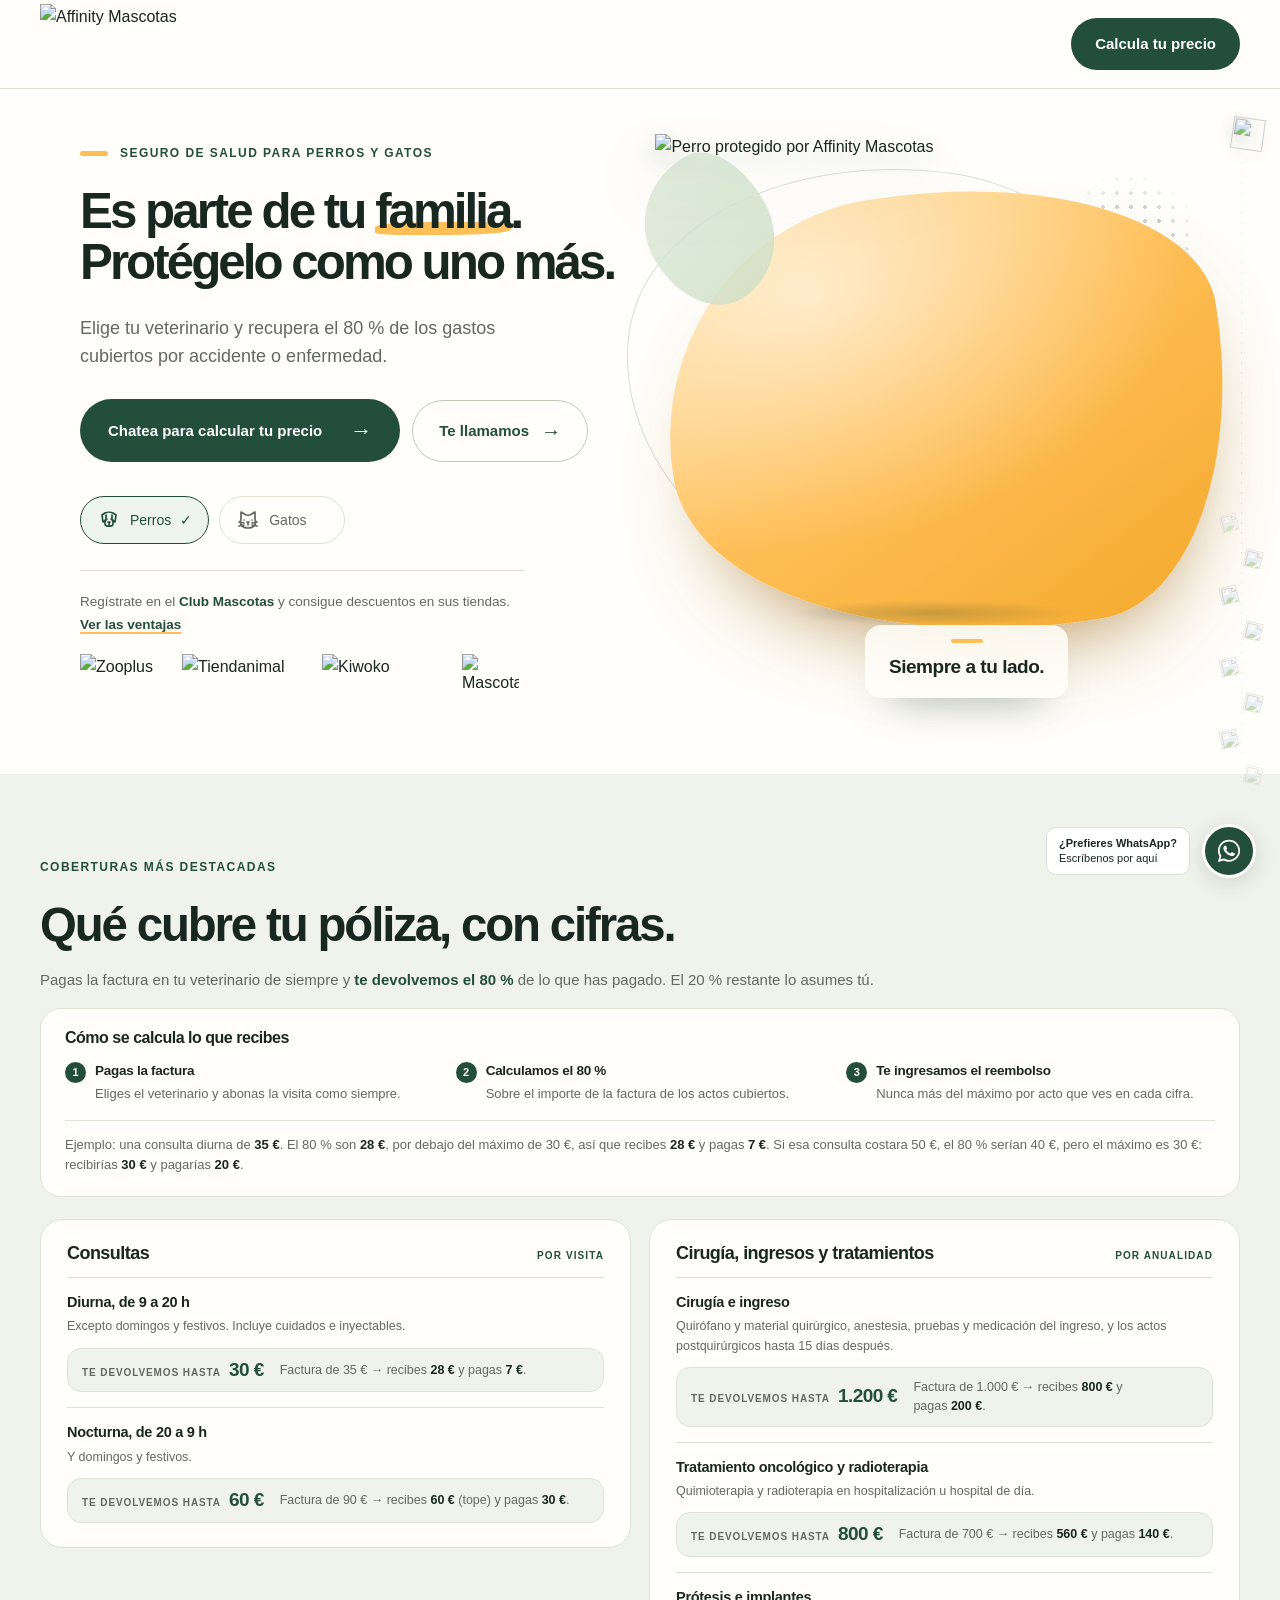
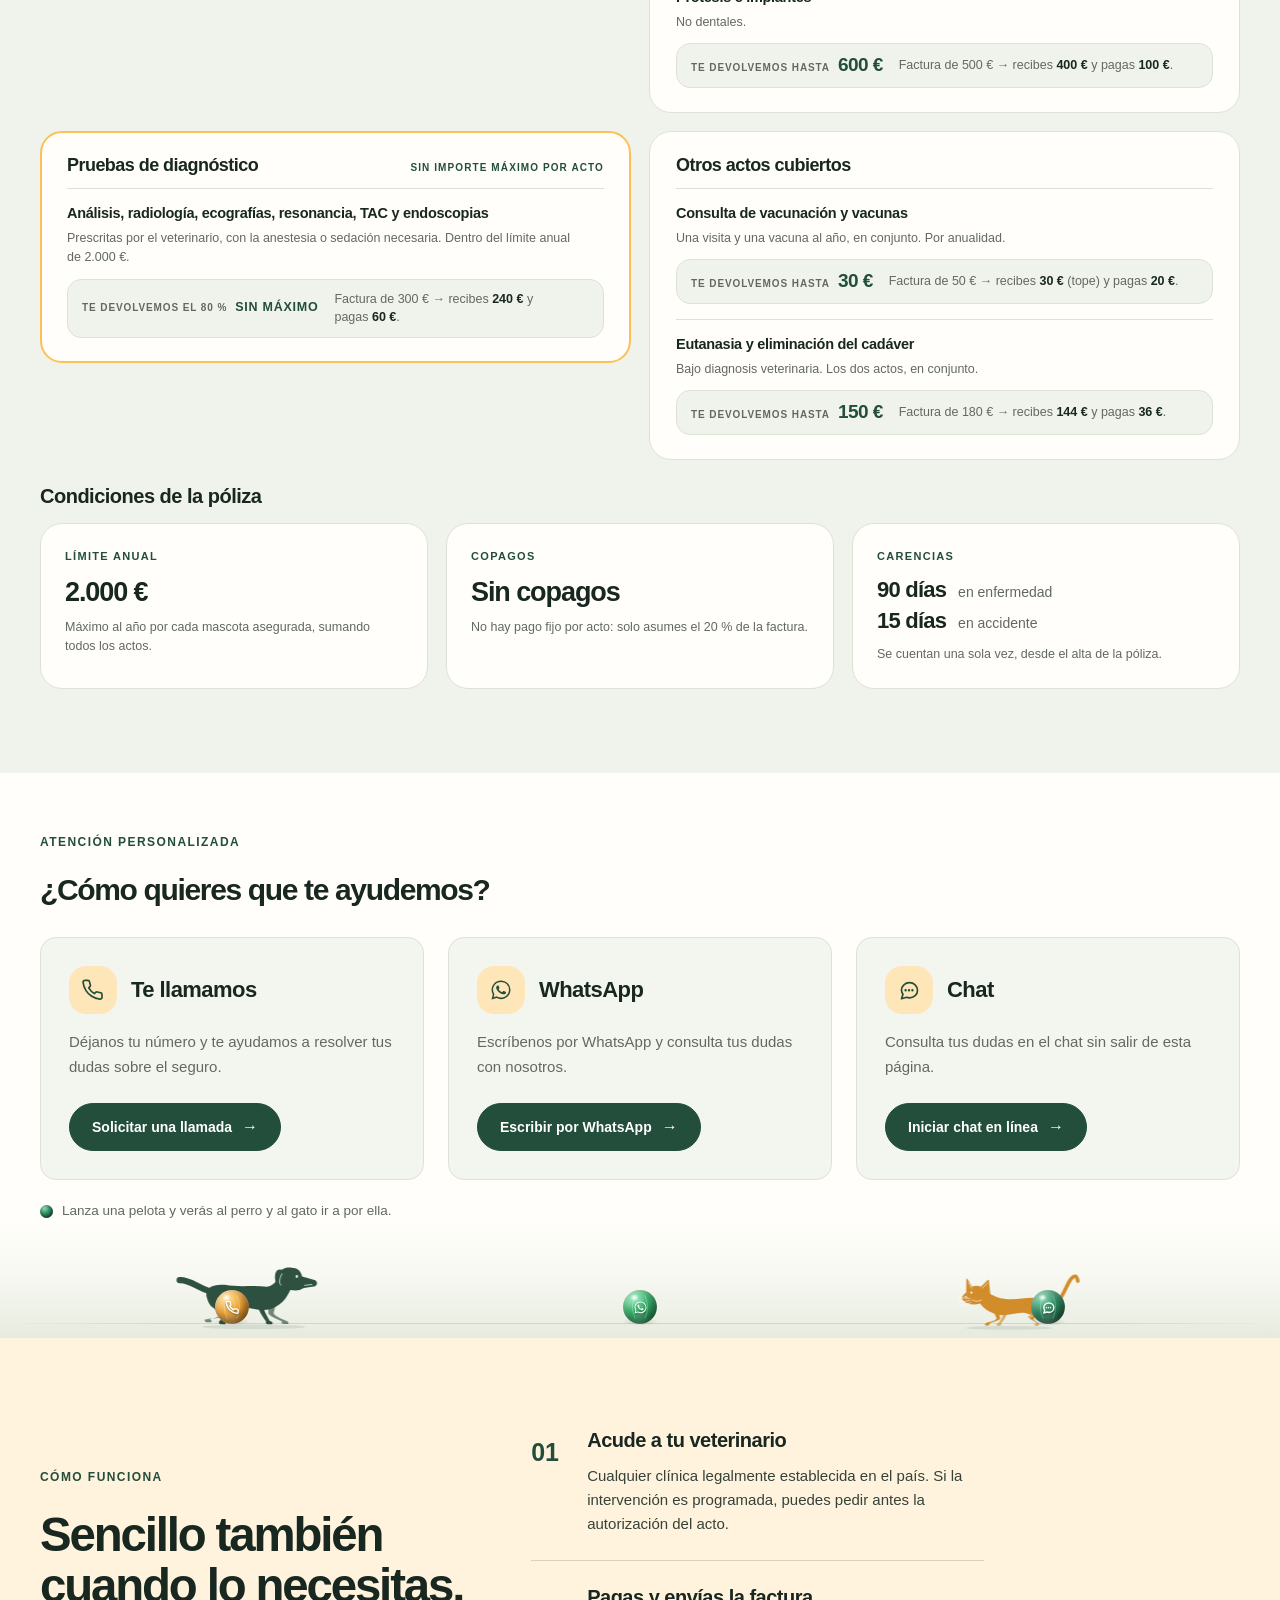
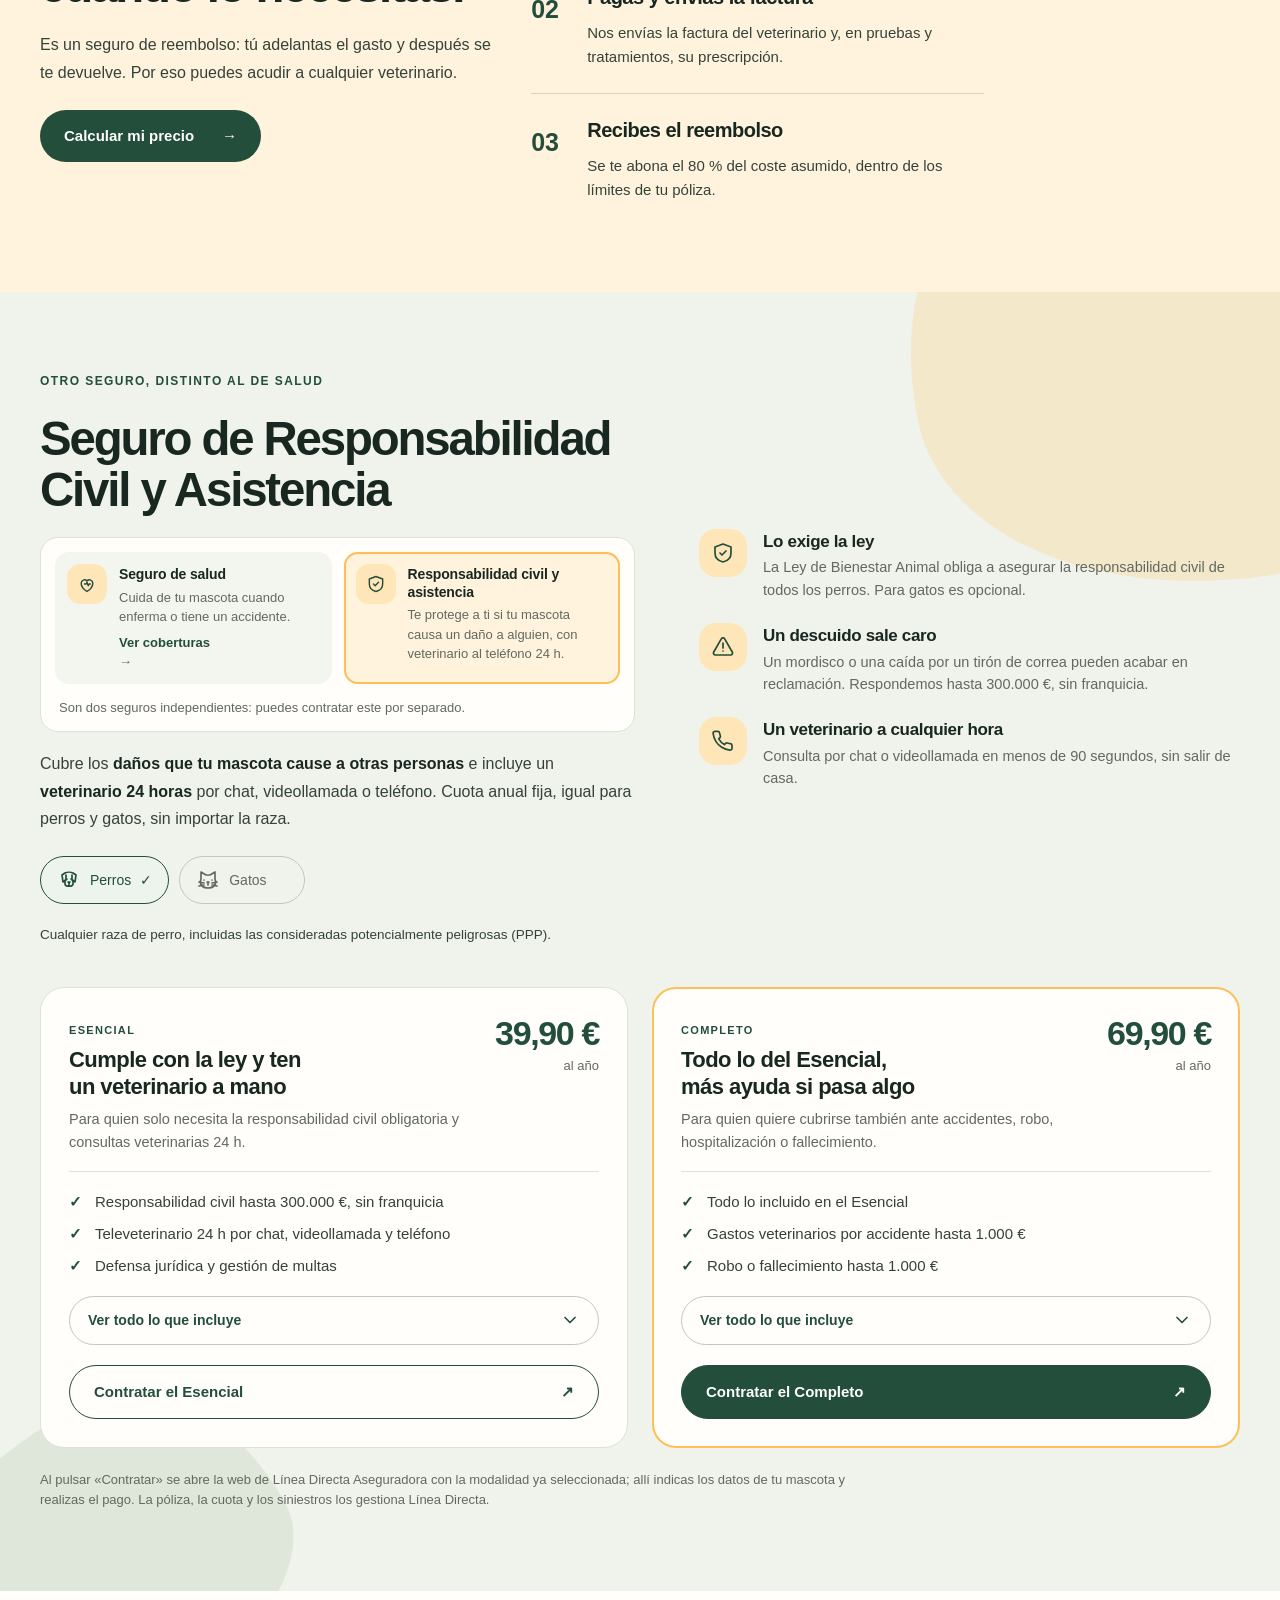
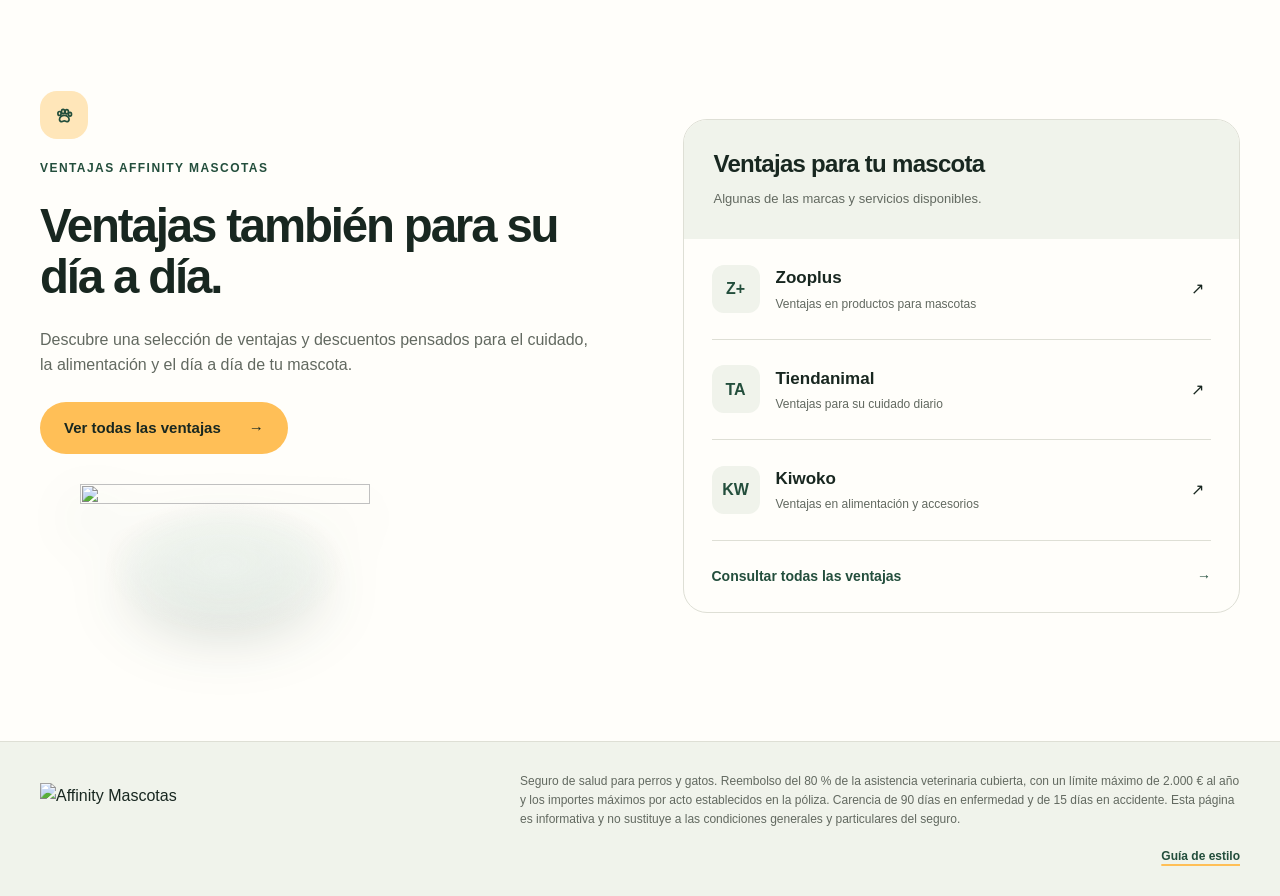
==== index.html @ 31729f50 "Add the liability and assistance insurance section Adds a "Precios" section below "Cómo funciona" pr" ====
<!doctype html>
<html lang="es">
<head>
<meta charset="utf-8">
<meta name="viewport" content="width=device-width,initial-scale=1">
<meta name="description" content="Seguro de salud para perros y gatos: 80 % de reembolso de la asistencia veterinaria, hasta 2.000 € al año, sin copagos y con libertad para elegir veterinario.">
<meta name="robots" content="index,follow,max-image-preview:large">
<title>Affinity Mascotas | Seguro para perros y gatos</title>
<link rel="icon" type="image/png" sizes="256x256" href="https://www.affinitysoluciones.com/wp-content/uploads/2026/09/A-Mascotas_256_256_fa_si.png">
<link rel="apple-touch-icon" sizes="256x256" href="https://www.affinitysoluciones.com/wp-content/uploads/2026/09/A-Mascotas_256_256_fa_si.png">
<meta name="theme-color" content="#234e3c">
<meta property="og:type" content="website">
<meta property="og:locale" content="es_ES">
<meta property="og:site_name" content="Affinity Mascotas">
<meta property="og:title" content="Affinity Mascotas | Seguro para perros y gatos">
<meta property="og:description" content="Seguro de salud para perros y gatos: 80 % de reembolso de la asistencia veterinaria, hasta 2.000 € al año, sin copagos y con libertad para elegir veterinario.">
<meta property="og:image" content="https://raw.githubusercontent.com/Oriol-1/mascotas/main/assets/social-preview.jpg">
<meta property="og:image:secure_url" content="https://raw.githubusercontent.com/Oriol-1/mascotas/main/assets/social-preview.jpg">
<meta property="og:image:type" content="image/jpeg">
<meta property="og:image:width" content="1200">
<meta property="og:image:height" content="630">
<meta property="og:image:alt" content="Portada de la web del seguro Affinity Mascotas para perros y gatos">
<meta name="twitter:card" content="summary_large_image">
<meta name="twitter:title" content="Affinity Mascotas | Seguro para perros y gatos">
<meta name="twitter:description" content="Consulta coberturas veterinarias, elige libremente tu veterinario y descubre ventajas para cuidar a tu mascota.">
<meta name="twitter:image" content="https://raw.githubusercontent.com/Oriol-1/mascotas/main/assets/social-preview.jpg">
<meta name="twitter:image:alt" content="Portada de la web del seguro Affinity Mascotas para perros y gatos">










<link rel="preconnect" href="https://www.affinitysoluciones.com" crossorigin>
<link rel="preload" as="image" fetchpriority="high" href="https://www.affinitysoluciones.com/wp-content/uploads/2026/09/perro-patita.png">







<!-- Estilos de widgets externos: añadir aquí sus <link>. Consultar widgets/*/README.md. -->
<link rel="stylesheet" href="assets/css/site.css">
</head>
<body>

<!-- Indicador decorativo de progreso; usa el mismo recurso que el favicon. -->
<div class="scroll-paw-indicator" aria-hidden="true">
  <span class="scroll-paw-trail"></span>
  <img class="scroll-paw-lead" src="https://www.affinitysoluciones.com/wp-content/uploads/2026/09/A-Mascotas_256_256_fa_si.png" alt="" width="32" height="32" decoding="async">
</div>

<header class="header">
  <div class="container header-inner">
    <a class="brand" href="#inicio" aria-label="Affinity Mascotas">
      <span class="brand-lockup">
        <img
          class="brand-logo"
          src="https://www.affinitysoluciones.com/wp-content/uploads/2026/09/logo_mascota.png"
          alt="Affinity Mascotas"
          width="700" height="300"
          loading="eager" decoding="async"
        >
      </span>
    </a>
    <nav class="nav" id="primary-navigation" aria-label="Navegación">
      <a class="cta" href="#ayuda">Calcula tu precio</a>
    </nav>
  </div>
</header>

<main>
<section class="hero" id="inicio">
  <div class="hero-grid" role="region" aria-roledescription="carrusel" aria-label="Seguro para perros y gatos" tabindex="0">
    <div class="hero-visual" aria-hidden="true"><span class="hero-stage" aria-hidden="true"></span><figure class="hero-slide dog is-active" id="hero-slide-dog" data-slide="0" data-title="Siempre a tu lado." aria-hidden="false">
        <img src="https://www.affinitysoluciones.com/wp-content/uploads/2026/09/perro-patita.png" alt="Perro protegido por Affinity Mascotas" loading="eager" fetchpriority="high" decoding="async" referrerpolicy="no-referrer">
      </figure>
<figure class="hero-slide cat" id="hero-slide-cat" data-slide="1" data-title="Cuidado para sus siete vidas." aria-hidden="true">
        <img src="https://www.affinitysoluciones.com/wp-content/uploads/2026/09/gatito-1.png" alt="Gato protegido por Affinity Mascotas" loading="lazy" decoding="async" referrerpolicy="no-referrer">
      </figure>
      <div class="hero-photo-label"><strong id="hero-photo-title">Siempre a tu lado.</strong></div>
    </div>
    <div class="hero-content-shell"><div class="hero-copy">
      <p class="hero-eyebrow">Seguro de salud para perros y gatos</p>
      <h1>Es parte de tu <em>familia</em>.<br>Protégelo como uno más.</h1>
      <p class="hero-lead">Elige tu veterinario y recupera el 80 % de los gastos<br class="desktop-break"> cubiertos por accidente o enfermedad.</p>
      <!-- Activadores de widgets: data-contact-dialog mantiene los diálogos provisionales. -->
      <div class="hero-actions">
        <button type="button" class="hero-link" data-widget-trigger="chat" data-contact-dialog="chat-help-dialog" aria-haspopup="dialog">Chatea para calcular tu precio</button>
        <button type="button" class="hero-link-soft" data-widget-trigger="call" data-contact-dialog="call-dialog" aria-haspopup="dialog">Te llamamos</button>
      </div>

      <!-- SVG propios, coherentes con la iconografía de la web; no proceden del catálogo Canva. -->
      <fieldset class="hero-pet-picker">
        <legend>Elige qué mascota quieres ver</legend>
        <div class="hero-pet-options">
          <button type="button" class="hero-pet-option" data-pet-slide="0" aria-pressed="true" aria-controls="hero-slide-dog"><svg class="slider-pet-icon" viewBox="0 0 24 24" aria-hidden="true" focusable="false"><path d="M8 5c2-1 6-1 8 0l3 2-1 7-3-2V7M8 5 5 7l1 7 3-2V7"/><path d="M8 12v4c0 3 8 3 8 0v-4M10 11h.01M14 11h.01M11 14h2l-1 1-1-1Zm1 1v2"/></svg><span>Perros</span><span class="selection-mark" aria-hidden="true">✓</span></button>
          <button type="button" class="hero-pet-option" data-pet-slide="1" aria-pressed="false" aria-controls="hero-slide-cat"><svg class="slider-pet-icon" viewBox="0 0 24 24" aria-hidden="true" focusable="false"><path d="M5 11V4l5 3h4l5-3v7c2 5-1 9-7 9s-9-4-7-9Z"/><path d="M8 12h.01M16 12h.01M11 14h2l-1 1-1-1Zm1 1v2M3 14l5 1M3 18l5-1M21 14l-5 1M21 18l-5-1"/></svg><span>Gatos</span><span class="selection-mark" aria-hidden="true">✓</span></button>
        </div>
      </fieldset>

      <div class="hero-club">
        <p class="hero-club-copy">Regístrate en el <strong>Club Mascotas</strong> y consigue descuentos en sus tiendas. <a href="#descuentos">Ver las ventajas</a></p>
        <ul class="hero-club-brands">
          <li><a href="#descuentos" aria-label="Zooplus: ver las ventajas"><img src="https://www.affinitysoluciones.com/wp-content/uploads/2026/09/Zooplus-1.png" alt="Zooplus" width="1774" height="887" loading="lazy" decoding="async" referrerpolicy="no-referrer"></a></li>
          <li><a href="#descuentos" aria-label="Tiendanimal: ver las ventajas"><img src="https://www.affinitysoluciones.com/wp-content/uploads/2026/09/Tiendanimal-1.png" alt="Tiendanimal" width="2172" height="724" loading="lazy" decoding="async" referrerpolicy="no-referrer"></a></li>
          <li><a href="#descuentos" aria-label="Kiwoko: ver las ventajas"><img src="https://www.affinitysoluciones.com/wp-content/uploads/2026/09/Kiwoko-1.png" alt="Kiwoko" width="2172" height="724" loading="lazy" decoding="async" referrerpolicy="no-referrer"></a></li>
          <li><a href="#descuentos" aria-label="Mascotas: ver las ventajas"><img src="https://www.affinitysoluciones.com/wp-content/uploads/2026/09/Mascotas-1000-1.png" alt="Mascotas" width="1536" height="1024" loading="lazy" decoding="async" referrerpolicy="no-referrer"></a></li>
        </ul>
      </div>
    </div></div>
    <div class="hero-photo-navigation"><span class="hero-photo-count" aria-hidden="true">01 / 02</span>
    <button class="hero-slider-arrow" type="button" data-direction="prev" aria-label="Ver imagen anterior"><svg class="ui-icon" viewBox="0 0 24 24" aria-hidden="true" focusable="false"><path d="m14.2 5.6-6.4 6.4 6.4 6.4"/></svg></button>
    <button class="hero-slider-arrow" type="button" data-direction="next" aria-label="Ver imagen siguiente"><svg class="ui-icon" viewBox="0 0 24 24" aria-hidden="true" focusable="false"><path d="m9.8 5.6 6.4 6.4-6.4 6.4"/></svg></button>
    </div>
    <span class="sr-only" id="hero-image-status" aria-live="polite" aria-atomic="true">Imagen 1 de 2: perro.</span>
  </div>
</section>

<section class="coverage" id="coberturas">
  <div class="container">
    <div class="coverage-head">
      <div class="kicker">Coberturas más destacadas</div>
      <h2>Qué cubre tu póliza, con cifras.</h2>
    </div>

    <p class="limits-intro">Pagas la factura en tu veterinario de siempre y <strong>te devolvemos el 80 %</strong> de lo que has pagado. El 20 % restante lo asumes tú.</p>

    <div class="reimbursement">
      <h3>Cómo se calcula lo que recibes</h3>
      <ol class="reimbursement-steps">
        <li><strong>Pagas la factura</strong>Eliges el veterinario y abonas la visita como siempre.</li>
        <li><strong>Calculamos el 80 %</strong>Sobre el importe de la factura de los actos cubiertos.</li>
        <li><strong>Te ingresamos el reembolso</strong>Nunca más del máximo por acto que ves en cada cifra.</li>
      </ol>
      <p class="reimbursement-example">Ejemplo: una consulta diurna de <strong>35 €</strong>. El 80 % son <strong>28 €</strong>, por debajo del máximo de 30 €, así que recibes <strong>28 €</strong> y pagas <strong>7 €</strong>. Si esa consulta costara 50 €, el 80 % serían 40 €, pero el máximo es 30 €: recibirías <strong>30 €</strong> y pagarías <strong>20 €</strong>.</p>
    </div>

    <div class="coverage-groups">
      <section class="coverage-group">
        <h3>Consultas<span>Por visita</span></h3>
        <dl class="limit-list">
          <div class="limit">
            <dt>Diurna, de 9 a 20 h<span>Excepto domingos y festivos. Incluye cuidados e inyectables.</span></dt>
            <dd><span class="limit-pay"><span class="limit-cap">Te devolvemos hasta</span><span class="limit-amount">30 €</span></span><span class="limit-hint">Factura de 35 € → recibes <b>28 €</b> y pagas <b>7 €</b>.</span></dd>
          </div>
          <div class="limit">
            <dt>Nocturna, de 20 a 9 h<span>Y domingos y festivos.</span></dt>
            <dd><span class="limit-pay"><span class="limit-cap">Te devolvemos hasta</span><span class="limit-amount">60 €</span></span><span class="limit-hint">Factura de 90 € → recibes <b>60 €</b> (tope) y pagas <b>30 €</b>.</span></dd>
          </div>
        </dl>
      </section>

      <section class="coverage-group">
        <h3>Cirugía, ingresos y tratamientos<span>Por anualidad</span></h3>
        <dl class="limit-list">
          <div class="limit">
            <dt>Cirugía e ingreso<span>Quirófano y material quirúrgico, anestesia, pruebas y medicación del ingreso, y los actos postquirúrgicos hasta 15 días después.</span></dt>
            <dd><span class="limit-pay"><span class="limit-cap">Te devolvemos hasta</span><span class="limit-amount">1.200 €</span></span><span class="limit-hint">Factura de 1.000 € → recibes <b>800 €</b> y pagas <b>200 €</b>.</span></dd>
          </div>
          <div class="limit">
            <dt>Tratamiento oncológico y radioterapia<span>Quimioterapia y radioterapia en hospitalización u hospital de día.</span></dt>
            <dd><span class="limit-pay"><span class="limit-cap">Te devolvemos hasta</span><span class="limit-amount">800 €</span></span><span class="limit-hint">Factura de 700 € → recibes <b>560 €</b> y pagas <b>140 €</b>.</span></dd>
          </div>
          <div class="limit">
            <dt>Prótesis e implantes<span>No dentales.</span></dt>
            <dd><span class="limit-pay"><span class="limit-cap">Te devolvemos hasta</span><span class="limit-amount">600 €</span></span><span class="limit-hint">Factura de 500 € → recibes <b>400 €</b> y pagas <b>100 €</b>.</span></dd>
          </div>
        </dl>
      </section>

      <section class="coverage-group is-highlight">
        <h3>Pruebas de diagnóstico<span>Sin importe máximo por acto</span></h3>
        <dl class="limit-list">
          <div class="limit">
            <dt>Análisis, radiología, ecografías, resonancia, TAC y endoscopias<span>Prescritas por el veterinario, con la anestesia o sedación necesaria. Dentro del límite anual de 2.000 €.</span></dt>
            <dd class="is-text"><span class="limit-pay"><span class="limit-cap">Te devolvemos el 80 %</span><span class="limit-amount">Sin máximo</span></span><span class="limit-hint">Factura de 300 € → recibes <b>240 €</b> y pagas <b>60 €</b>.</span></dd>
          </div>
        </dl>
      </section>

      <section class="coverage-group">
        <h3>Otros actos cubiertos</h3>
        <dl class="limit-list">
          <div class="limit">
            <dt>Consulta de vacunación y vacunas<span>Una visita y una vacuna al año, en conjunto. Por anualidad.</span></dt>
            <dd><span class="limit-pay"><span class="limit-cap">Te devolvemos hasta</span><span class="limit-amount">30 €</span></span><span class="limit-hint">Factura de 50 € → recibes <b>30 €</b> (tope) y pagas <b>20 €</b>.</span></dd>
          </div>
          <div class="limit">
            <dt>Eutanasia y eliminación del cadáver<span>Bajo diagnosis veterinaria. Los dos actos, en conjunto.</span></dt>
            <dd><span class="limit-pay"><span class="limit-cap">Te devolvemos hasta</span><span class="limit-amount">150 €</span></span><span class="limit-hint">Factura de 180 € → recibes <b>144 €</b> y pagas <b>36 €</b>.</span></dd>
          </div>
        </dl>
      </section>
    </div>

    <div class="coverage-conditions">
      <h3 class="conditions-title">Condiciones de la póliza</h3>
      <dl class="conditions-grid">
        <div class="condition">
          <dt>Límite anual</dt>
          <dd><strong>2.000 €</strong><span>Máximo al año por cada mascota asegurada, sumando todos los actos.</span></dd>
        </div>
        <div class="condition">
          <dt>Copagos</dt>
          <dd><strong>Sin copagos</strong><span>No hay pago fijo por acto: solo asumes el 20 % de la factura.</span></dd>
        </div>
        <div class="condition">
          <dt>Carencias</dt>
          <dd>
            <ul class="condition-values">
              <li><strong>90 días</strong> en enfermedad</li>
              <li><strong>15 días</strong> en accidente</li>
            </ul>
            <span>Se cuentan una sola vez, desde el alta de la póliza.</span>
          </dd>
        </div>
      </dl>
    </div>
  </div>
</section>

<section class="help-section" id="ayuda" aria-labelledby="contact-heading"><div class="container"><div class="contact-heading"><h2 id="contact-heading">¿Cómo quieres que te ayudemos?</h2></div><div class="contact-grid"><article class="contact-card"><div class="contact-card-top"><span class="contact-icon"><svg class="ui-icon" viewBox="0 0 24 24" aria-hidden="true" focusable="false"><path d="M21 16.6v2.7a1.9 1.9 0 0 1-2.1 1.9 18.7 18.7 0 0 1-8.2-2.9 18.4 18.4 0 0 1-5.7-5.7A18.7 18.7 0 0 1 2.1 4.4 1.9 1.9 0 0 1 4 2.3h2.7a1.9 1.9 0 0 1 1.9 1.7c.1 .9.3 1.8.7 2.7a1.9 1.9 0 0 1-.4 2L7.7 9.9a15.2 15.2 0 0 0 5.7 5.7l1.2-1.2a1.9 1.9 0 0 1 2-.4c.9.3 1.8.6 2.7.7A1.9 1.9 0 0 1 21 16.6Z"/></svg></span><h3>Te llamamos</h3></div><p>Déjanos tu número y te ayudamos a resolver tus dudas sobre el seguro.</p><button type="button" class="contact-action" data-widget-trigger="call" data-contact-dialog="call-dialog" aria-haspopup="dialog">Solicitar una llamada</button></article>
<article class="contact-card"><div class="contact-card-top"><span class="contact-icon"><svg class="ui-icon is-solid" viewBox="0 0 32 32" aria-hidden="true" focusable="false"><path d="M16.04 3.2c-6.96 0-12.62 5.6-12.62 12.5 0 2.2.58 4.35 1.69 6.24L3.3 28.55l6.82-1.78a12.7 12.7 0 0 0 5.91 1.49h.01c6.95 0 12.61-5.6 12.61-12.51A12.55 12.55 0 0 0 16.04 3.2Zm0 22.95h-.01a10.6 10.6 0 0 1-5.4-1.47l-.39-.23-4.05 1.06 1.08-3.93-.25-.4a10.36 10.36 0 0 1-1.63-5.48c0-5.76 4.78-10.45 10.66-10.45 2.85 0 5.53 1.1 7.54 3.08a10.3 10.3 0 0 1 3.12 7.4c0 5.75-4.79 10.42-10.67 10.42Zm5.85-7.81c-.32-.16-1.9-.92-2.2-1.03-.29-.1-.5-.16-.71.16-.21.31-.82 1.02-1.01 1.23-.18.21-.37.23-.69.08-.32-.16-1.35-.49-2.57-1.56-.95-.83-1.59-1.87-1.78-2.18-.18-.31-.02-.48.14-.64.14-.14.32-.36.48-.54.16-.18.21-.31.32-.52.1-.21.05-.39-.03-.54-.08-.16-.71-1.7-.98-2.33-.26-.62-.52-.53-.71-.54l-.61-.01c-.21 0-.56.08-.85.39-.29.31-1.12 1.07-1.12 2.62 0 1.54 1.15 3.03 1.31 3.24.16.21 2.27 3.4 5.5 4.77.77.33 1.37.52 1.84.67.77.24 1.47.21 2.02.13.62-.09 1.9-.76 2.17-1.49.27-.73.27-1.36.19-1.49-.08-.13-.29-.21-.61-.36Z"/></svg></span><h3>WhatsApp</h3></div><p>Escríbenos por WhatsApp y consulta tus dudas con nosotros.</p><button type="button" class="contact-action" data-widget-trigger="whatsapp" data-contact-dialog="contact-dialog" aria-haspopup="dialog">Escribir por WhatsApp</button></article>
<article class="contact-card"><div class="contact-card-top"><span class="contact-icon"><svg class="ui-icon" viewBox="0 0 24 24" aria-hidden="true" focusable="false"><path d="M20.5 12.4c0 4.1-3.6 7.4-8 7.4a9 9 0 0 1-2.9-.5l-5.1 1.4 1.5-4.4a7 7 0 0 1-1.5-4.3c0-4.1 3.6-7.4 8-7.4s8 3.3 8 7.8Z"/><path d="M8.6 12.2h.01M12 12.2h.01M15.4 12.2h.01" stroke-width="2.4"/></svg></span><h3>Chat</h3></div><p>Consulta tus dudas en el chat sin salir de esta página.</p><button type="button" class="contact-action" data-widget-trigger="chat" data-contact-dialog="chat-help-dialog" aria-haspopup="dialog">Iniciar chat en línea</button></article></div>
<p class="juego-pista">Lanza una pelota y verás al perro y al gato ir a por ella.</p>
</div>
<div class="suelo-escena" aria-hidden="true"></div>
<div class="paseo" aria-hidden="true">
<svg class="paseo-animal paseo-perro" data-kind="perro" viewBox="0 0 200 100" xmlns="http://www.w3.org/2000/svg" focusable="false">
<ellipse class="pet-shadow" cx="106" cy="93" rx="61" ry="3"/>
<path class="pet-tail" stroke-width="7"/>
<g class="pet-far"><path class="pet-leg" data-leg="0"/><path class="pet-leg" data-leg="1"/></g>
<path class="pet-body" d="M53 62 C49 51 57 45 73 46 C89 49 106 46 121 48 C131 47 134 34 142 34 L151 44 C147 52 143 64 132 70 C118 79 105 71 91 72 C77 72 59 82 53 62Z"/>
<path class="pet-leg" data-leg="2"/><path class="pet-leg" data-leg="3"/>
<g class="pet-head"><path d="M133 43 C132 32 138 24 149 26 C157 26 160 31 161 36 L176 40 Q180 43 176 47 L163 49 Q154 55 142 49Z"/><path class="pet-ear" d="M140 29 C130 25 128 35 132 47 Q136 54 140 48 L146 32Z" fill="currentColor"/><path class="pet-detail" d="M138 33 Q133 43 137 46"/><ellipse class="pet-eye" cx="155" cy="36" rx="1.35" ry="1.6"/><path class="pet-detail" d="M164 46 L172 45"/></g>
</svg>
<svg class="paseo-animal paseo-gato" data-kind="gato" viewBox="0 0 200 100" xmlns="http://www.w3.org/2000/svg" focusable="false">
<ellipse class="pet-shadow" cx="106" cy="93" rx="61" ry="3"/>
<path class="pet-tail" stroke-width="5"/>
<g class="pet-far"><path class="pet-leg" data-leg="0"/><path class="pet-leg" data-leg="1"/></g>
<path class="pet-body" d="M51 69 C49 61 54 55 66 53 C81 50 94 56 111 54 C124 53 132 47 139 43 L150 51 C147 63 138 71 124 75 C109 79 97 71 84 73 C70 78 55 80 51 69Z"/>
<path class="pet-leg" data-leg="2"/><path class="pet-leg" data-leg="3"/>
<g class="pet-head"><path d="M132 47 L134 29 Q134 26 137 29 L145 37 Q151 34 157 37 L163 27 Q165 24 165 29 L165 45 Q171 49 171 53 Q170 57 165 59 Q154 64 143 59 Q134 56 132 47Z"/><path class="pet-detail" d="M136 32 L143 39 M162 31 L158 39 M144 55 Q150 59 157 55 M160 53 L175 52 M160 56 L175 58 M159 59 L172 63"/><ellipse class="pet-eye" cx="158" cy="45" rx="1.4" ry="1.7"/><path class="pet-detail" d="M164 50 L167 51 L164 52"/></g>
</svg>
</div>
<div class="juguetes">
<button type="button" class="juguete es-telefono" data-juguete="call-dialog" aria-label="Pelota del teléfono: arrástrala o muévela con las flechas para que el perro y el gato jueguen con ella"><span class="juguete-sombra" aria-hidden="true"></span><span class="juguete-cuerpo"><span class="juguete-cara"><svg viewBox="0 0 24 24" aria-hidden="true" focusable="false"><path d="M21 16.6v2.7a1.9 1.9 0 0 1-2.1 1.9 18.7 18.7 0 0 1-8.2-2.9 18.4 18.4 0 0 1-5.7-5.7A18.7 18.7 0 0 1 2.1 4.4 1.9 1.9 0 0 1 4 2.3h2.7a1.9 1.9 0 0 1 1.9 1.7c.1 .9.3 1.8.7 2.7a1.9 1.9 0 0 1-.4 2L7.7 9.9a15.2 15.2 0 0 0 5.7 5.7l1.2-1.2a1.9 1.9 0 0 1 2-.4c.9.3 1.8.6 2.7.7A1.9 1.9 0 0 1 21 16.6Z"/></svg></span></span></button>
<button type="button" class="juguete es-whatsapp" data-juguete="contact-dialog" aria-label="Pelota de WhatsApp: arrástrala o muévela con las flechas para que el gato juegue con ella"><span class="juguete-sombra" aria-hidden="true"></span><span class="juguete-cuerpo"><span class="juguete-cara"><svg class="is-solid" viewBox="0 0 32 32" aria-hidden="true" focusable="false"><path d="M16.04 3.2c-6.96 0-12.62 5.6-12.62 12.5 0 2.2.58 4.35 1.69 6.24L3.3 28.55l6.82-1.78a12.7 12.7 0 0 0 5.91 1.49h.01c6.95 0 12.61-5.6 12.61-12.51A12.55 12.55 0 0 0 16.04 3.2Zm0 22.95h-.01a10.6 10.6 0 0 1-5.4-1.47l-.39-.23-4.05 1.06 1.08-3.93-.25-.4a10.36 10.36 0 0 1-1.63-5.48c0-5.76 4.78-10.45 10.66-10.45 2.85 0 5.53 1.1 7.54 3.08a10.3 10.3 0 0 1 3.12 7.4c0 5.75-4.79 10.42-10.67 10.42Zm5.85-7.81c-.32-.16-1.9-.92-2.2-1.03-.29-.1-.5-.16-.71.16-.21.31-.82 1.02-1.01 1.23-.18.21-.37.23-.69.08-.32-.16-1.35-.49-2.57-1.56-.95-.83-1.59-1.87-1.78-2.18-.18-.31-.02-.48.14-.64.14-.14.32-.36.48-.54.16-.18.21-.31.32-.52.1-.21.05-.39-.03-.54-.08-.16-.71-1.7-.98-2.33-.26-.62-.52-.53-.71-.54l-.61-.01c-.21 0-.56.08-.85.39-.29.31-1.12 1.07-1.12 2.62 0 1.54 1.15 3.03 1.31 3.24.16.21 2.27 3.4 5.5 4.77.77.33 1.37.52 1.84.67.77.24 1.47.21 2.02.13.62-.09 1.9-.76 2.17-1.49.27-.73.27-1.36.19-1.49-.08-.13-.29-.21-.61-.36Z"/></svg></span></span></button>
<button type="button" class="juguete es-chat" data-juguete="chat-help-dialog" aria-label="Pelota del chat: arrástrala o muévela con las flechas para que el perro juegue con ella"><span class="juguete-sombra" aria-hidden="true"></span><span class="juguete-cuerpo"><span class="juguete-cara"><svg viewBox="0 0 24 24" aria-hidden="true" focusable="false"><path d="M20.5 12.4c0 4.1-3.6 7.4-8 7.4a9 9 0 0 1-2.9-.5l-5.1 1.4 1.5-4.4a7 7 0 0 1-1.5-4.3c0-4.1 3.6-7.4 8-7.4s8 3.3 8 7.8Z"/><path d="M8.6 12.2h.01M12 12.2h.01M15.4 12.2h.01" stroke-width="2.4"/></svg></span></span></button>
</div>
</section>





<section class="how" id="como-funciona">
  <div class="container how-layout">
    <div class="how-copy">
      <div class="kicker">Cómo funciona</div>
      <h2>Sencillo también cuando lo necesitas.</h2>
      <p>
        Es un seguro de reembolso: tú adelantas el gasto y después se te devuelve. Por eso puedes
        acudir a cualquier veterinario.
      </p>
      <a class="how-cta" href="#ayuda">Calcular mi precio <span>→</span></a>

    </div>

    <div class="steps">
      <article class="step-card">
        <div class="step-number">01</div>
        <div>
          <h3>Acude a tu veterinario</h3>
          <p>Cualquier clínica legalmente establecida en el país. Si la intervención es programada, puedes pedir antes la autorización del acto.</p>
        </div>
      </article>

      <article class="step-card">
        <div class="step-number">02</div>
        <div>
          <h3>Pagas y envías la factura</h3>
          <p>Nos envías la factura del veterinario y, en pruebas y tratamientos, su prescripción.</p>
        </div>
      </article>

      <article class="step-card">
        <div class="step-number">03</div>
        <div>
          <h3>Recibes el reembolso</h3>
          <p>Se te abona el 80 % del coste asumido, dentro de los límites de tu póliza.</p>
        </div>
      </article>
    </div>
  </div>
</section>

<section class="pricing" id="precios" aria-labelledby="pricing-heading">
  <div class="container">

    <div class="pricing-intro">
      <div class="pricing-heading">
        <div class="kicker">Otro seguro, distinto al de salud</div>
        <h2 id="pricing-heading">Seguro de Responsabilidad Civil y Asistencia</h2>
        <div class="pricing-distinct" role="group" aria-label="Diferencia entre los dos seguros">
          <a class="distinct-item is-link" href="#coberturas">
            <span class="distinct-icon" aria-hidden="true"><svg class="ui-icon" viewBox="0 0 24 24" focusable="false"><path d="M12 21s-7-4.6-7-10a4 4 0 0 1 7-2.6A4 4 0 0 1 19 11c0 5.4-7 10-7 10Z"/><path d="M9 12h2l1-2 1.5 4 1-2H16"/></svg></span>
            <div><strong>Seguro de salud</strong><span>Cuida de tu mascota cuando enferma o tiene un accidente.</span><span class="distinct-link">Ver coberturas <span aria-hidden="true">→</span></span></div>
          </a>
          <div class="distinct-item is-current">
            <span class="distinct-icon" aria-hidden="true"><svg class="ui-icon" viewBox="0 0 24 24" focusable="false"><path d="M12 3 4 6v6c0 5 3.5 8 8 9 4.5-1 8-4 8-9V6l-8-3Z"/><path d="m9 12 2 2 4-4"/></svg></span>
            <div><strong>Responsabilidad civil y asistencia</strong><span>Te protege a ti si tu mascota causa un daño a alguien, con veterinario al teléfono 24 h.</span></div>
          </div>
          <p class="distinct-note">Son dos seguros independientes: puedes contratar este por separado.</p>
        </div>
        <p>
          Cubre los <strong>daños que tu mascota cause a otras personas</strong> e incluye un
          <strong>veterinario 24 horas</strong> por chat, videollamada o teléfono. Cuota anual fija,
          igual para perros y gatos, sin importar la raza.
        </p>
        <fieldset class="pricing-pet-picker">
          <legend>Tipo de mascota</legend>
          <div class="pricing-pet-options">
            <button type="button" class="pricing-pet-option" data-pricing-pet="perro" aria-pressed="true"><svg class="slider-pet-icon" viewBox="0 0 24 24" aria-hidden="true" focusable="false"><path d="M8 5c2-1 6-1 8 0l3 2-1 7-3-2V7M8 5 5 7l1 7 3-2V7"/><path d="M8 12v4c0 3 8 3 8 0v-4M10 11h.01M14 11h.01M11 14h2l-1 1-1-1Zm1 1v2"/></svg><span>Perros</span><span class="selection-mark" aria-hidden="true">✓</span></button>
            <button type="button" class="pricing-pet-option" data-pricing-pet="gato" aria-pressed="false"><svg class="slider-pet-icon" viewBox="0 0 24 24" aria-hidden="true" focusable="false"><path d="M5 11V4l5 3h4l5-3v7c2 5-1 9-7 9s-9-4-7-9Z"/><path d="M8 12h.01M16 12h.01M11 14h2l-1 1-1-1Zm1 1v2M3 14l5 1M3 18l5-1M21 14l-5 1M21 18l-5-1"/></svg><span>Gatos</span><span class="selection-mark" aria-hidden="true">✓</span></button>
          </div>
        </fieldset>
        <p class="pricing-pet-note" data-pricing-pet-note aria-live="polite">Cualquier raza de perro, incluidas las consideradas potencialmente peligrosas (PPP).</p>
      </div>

      <ul class="pricing-why">
        <li>
          <span class="why-icon" aria-hidden="true"><svg class="ui-icon" viewBox="0 0 24 24" focusable="false"><path d="M12 3 4 6v6c0 5 3.5 8 8 9 4.5-1 8-4 8-9V6l-8-3Z"/><path d="m9 12 2 2 4-4"/></svg></span>
          <div><strong>Lo exige la ley</strong><span>La Ley de Bienestar Animal obliga a asegurar la responsabilidad civil de todos los perros. Para gatos es opcional.</span></div>
        </li>
        <li>
          <span class="why-icon" aria-hidden="true"><svg class="ui-icon" viewBox="0 0 24 24" focusable="false"><path d="M12 8v5M12 16h.01"/><path d="M10.3 3.9 2.6 17.2A2 2 0 0 0 4.3 20h15.4a2 2 0 0 0 1.7-2.8L13.7 3.9a2 2 0 0 0-3.4 0Z"/></svg></span>
          <div><strong>Un descuido sale caro</strong><span>Un mordisco o una caída por un tirón de correa pueden acabar en reclamación. Respondemos hasta 300.000 €, sin franquicia.</span></div>
        </li>
        <li>
          <span class="why-icon" aria-hidden="true"><svg class="ui-icon" viewBox="0 0 24 24" focusable="false"><path d="M21 16.6v2.7a1.9 1.9 0 0 1-2.1 1.9 18.7 18.7 0 0 1-8.2-2.9 18.4 18.4 0 0 1-5.7-5.7A18.7 18.7 0 0 1 2.1 4.4 1.9 1.9 0 0 1 4 2.3h2.7a1.9 1.9 0 0 1 1.9 1.7c.1 .9.3 1.8.7 2.7a1.9 1.9 0 0 1-.4 2L7.7 9.9a15.2 15.2 0 0 0 5.7 5.7l1.2-1.2a1.9 1.9 0 0 1 2-.4c.9.3 1.8.6 2.7.7A1.9 1.9 0 0 1 21 16.6Z"/></svg></span>
          <div><strong>Un veterinario a cualquier hora</strong><span>Consulta por chat o videollamada en menos de 90 segundos, sin salir de casa.</span></div>
        </li>
      </ul>
    </div>

    <div class="pricing-grid">
      <article class="plan">
        <div class="plan-head">
          <div>
            <span class="plan-tag">Esencial</span>
            <h3>Cumple con la ley y ten un veterinario a mano</h3>
            <p>Para quien solo necesita la responsabilidad civil obligatoria y consultas veterinarias 24 h.</p>
          </div>
          <div class="plan-price">
            <strong>39,90 €</strong>
            <span>al año</span>
          </div>
        </div>
        <ul class="plan-highlights">
          <li>Responsabilidad civil hasta 300.000 €, sin franquicia</li>
          <li>Televeterinario 24 h por chat, videollamada y teléfono</li>
          <li>Defensa jurídica y gestión de multas</li>
        </ul>
        <button type="button" class="plan-toggle" aria-expanded="false" aria-controls="plan-esencial-detail">
          <span data-label-closed>Ver todo lo que incluye</span>
          <span data-label-open hidden>Ocultar detalle</span>
          <svg viewBox="0 0 24 24" aria-hidden="true" focusable="false"><path d="m6 9 6 6 6-6"/></svg>
        </button>
        <div class="plan-detail" id="plan-esencial-detail" hidden>
          <h4>Qué incluye</h4>
          <ul class="plan-list">
            <li><strong>Responsabilidad civil hasta 300.000 €, sin franquicia.</strong> Daños que tu <span data-pet-word>perro</span> cause a otras personas o a sus cosas.</li>
            <li><strong>Televeterinario 24/7.</strong> Chat y videoconsulta en menos de 90 segundos, con receta electrónica.</li>
            <li><strong>Urgencias telefónicas 24 h, 365 días.</strong> Consultas ilimitadas.</li>
            <li><strong>Defensa jurídica y multas.</strong> Gestión y reclamación de sanciones relacionadas con tu mascota.</li>
          </ul>
          <h4>Qué no incluye</h4>
          <ul class="plan-list is-excluded">
            <li>Gastos veterinarios por accidente, robo o fallecimiento.</li>
          </ul>
          <p class="plan-requirements">Tu <span data-pet-word>perro</span> debe tener microchip, vacunas al día y estar inscrito en el registro correspondiente.</p>
        </div>
        <a class="plan-cta" href="https://www.lineadirecta.com/seguro-mascotas/?id_mediador=AVJ00091GC&amp;pack=esencial" target="_blank" rel="noopener" aria-label="Contratar el Esencial en Línea Directa (nueva pestaña)">Contratar el Esencial <span aria-hidden="true">↗</span></a>
      </article>

      <article class="plan is-featured">
        <div class="plan-head">
          <div>
            <span class="plan-tag">Completo</span>
            <h3>Todo lo del Esencial, más ayuda si pasa algo</h3>
            <p>Para quien quiere cubrirse también ante accidentes, robo, hospitalización o fallecimiento.</p>
          </div>
          <div class="plan-price">
            <strong>69,90 €</strong>
            <span>al año</span>
          </div>
        </div>
        <ul class="plan-highlights">
          <li>Todo lo incluido en el Esencial</li>
          <li>Gastos veterinarios por accidente hasta 1.000 €</li>
          <li>Robo o fallecimiento hasta 1.000 €</li>
        </ul>
        <button type="button" class="plan-toggle" aria-expanded="false" aria-controls="plan-completo-detail">
          <span data-label-closed>Ver todo lo que incluye</span>
          <span data-label-open hidden>Ocultar detalle</span>
          <svg viewBox="0 0 24 24" aria-hidden="true" focusable="false"><path d="m6 9 6 6 6-6"/></svg>
        </button>
        <div class="plan-detail" id="plan-completo-detail" hidden>
          <h4>Qué incluye</h4>
          <ul class="plan-list">
            <li><strong>Todas las coberturas del Esencial.</strong> Responsabilidad civil, televeterinario, urgencias telefónicas y defensa jurídica.</li>
            <li><strong>Gastos veterinarios por accidente: hasta 1.000 €.</strong> En la clínica que tú elijas.</li>
            <li><strong>Robo o fallecimiento: hasta 1.000 €.</strong> Hasta 300 € si tu <span data-pet-word>perro</span> no tiene documentación de raza.</li>
            <li><strong>Estancia en residencia: hasta 300 €.</strong> Si tienes que quedarte ingresado en el hospital.</li>
            <li><strong>Eutanasia, incineración o entierro: hasta 100 €.</strong></li>
            <li data-pet-only="perro"><strong>Curso de tenencia de perros: hasta 50 €.</strong></li>
          </ul>
          <p class="plan-requirements">Tu <span data-pet-word>perro</span> debe tener microchip, vacunas al día y estar inscrito en el registro correspondiente.</p>
        </div>
        <a class="plan-cta is-primary" href="https://www.lineadirecta.com/seguro-mascotas/?id_mediador=AVJ00091GC&amp;pack=completo" target="_blank" rel="noopener" aria-label="Contratar el Completo en Línea Directa (nueva pestaña)">Contratar el Completo <span aria-hidden="true">↗</span></a>
      </article>
    </div>

    <p class="pricing-footnote">Al pulsar «Contratar» se abre la web de Línea Directa Aseguradora con la modalidad ya seleccionada; allí indicas los datos de tu mascota y realizas el pago. La póliza, la cuota y los siniestros los gestiona Línea Directa.</p>

  </div>
</section>

<section class="discounts" id="descuentos">
  <div class="container discounts-grid">
    <div class="discounts-copy">
      <div class="discounts-pets">
        <span class="pet-symbol">
<svg class="pet-icon-svg" viewBox="0 0 24 24" aria-hidden="true" focusable="false">
  <ellipse cx="7.5" cy="10.5" rx="1.6" ry="2"/>
  <ellipse cx="11.1" cy="8.5" rx="1.6" ry="2.1"/>
  <ellipse cx="14.8" cy="8.8" rx="1.6" ry="2.1"/>
  <ellipse cx="18" cy="11.2" rx="1.5" ry="1.9"/>
  <path d="M12.3 12.4c-2.7 0-4.8 2-4.8 4.1 0 1.5 1.3 2.5 2.7 2 .8-.3 1.3-.7 2.1-.7s1.3.4 2.1.7c1.4.5 2.7-.5 2.7-2 0-2.1-2.1-4.1-4.8-4.1Z"/>
</svg></span>
      </div>

      <div class="kicker">Ventajas Affinity Mascotas</div>
      <h2>Ventajas también para su día a día.</h2>

      <p>
        Descubre una selección de ventajas y descuentos pensados para el cuidado,
        la alimentación y el día a día de tu mascota.
      </p>

      <a class="discount-main-cta" href="https://club.clubbeneficia.es/Cashbackbb?cat=compras@mascotas" target="_blank" rel="noopener">
        Ver todas las ventajas <span>→</span>
      </a>
<img class="discounts-illustration" src="https://www.affinitysoluciones.com/wp-content/uploads/2026/09/perro-gato.png" alt="" loading="lazy" decoding="async" width="1496" height="912">
    </div>

    <div class="access-card benefits-card">
      <div class="access-head">
        <strong>Ventajas para tu mascota</strong>
        <span>Algunas de las marcas y servicios disponibles.</span>
      </div>

      <div class="offers benefits-offers">
        <div class="offer-list">
          <a class="offer" href="https://club.clubbeneficia.es/Cashbackbb?cat=compras@mascotas" target="_blank" rel="noopener noreferrer" aria-label="Consultar Zooplus en el catálogo de ventajas (nueva pestaña)">
            <div class="offer-logo" aria-hidden="true">Z+</div>
            <div><strong>Zooplus</strong><span>Ventajas en productos para mascotas</span></div>
          <span aria-hidden="true">↗</span></a>
          <a class="offer" href="https://club.clubbeneficia.es/Cashbackbb?cat=compras@mascotas" target="_blank" rel="noopener noreferrer" aria-label="Consultar Tiendanimal en el catálogo de ventajas (nueva pestaña)">
            <div class="offer-logo" aria-hidden="true">TA</div>
            <div><strong>Tiendanimal</strong><span>Ventajas para su cuidado diario</span></div>
          <span aria-hidden="true">↗</span></a>
          <a class="offer" href="https://club.clubbeneficia.es/Cashbackbb?cat=compras@mascotas" target="_blank" rel="noopener noreferrer" aria-label="Consultar Kiwoko en el catálogo de ventajas (nueva pestaña)">
            <div class="offer-logo" aria-hidden="true">KW</div>
            <div><strong>Kiwoko</strong><span>Ventajas en alimentación y accesorios</span></div>
          <span aria-hidden="true">↗</span></a>
        </div>

        <a class="benefits-link" href="https://club.clubbeneficia.es/Cashbackbb?cat=compras@mascotas" target="_blank" rel="noopener">
          Consultar todas las ventajas <span>→</span>
        </a>
      </div>
    </div>
  </div>
</section>
</main>

<div class="whatsapp-wrap">
  <div class="whatsapp-label">
    <strong>¿Prefieres WhatsApp?</strong>
    Escríbenos por aquí
  </div>
  <a class="whatsapp" href="#ayuda" data-widget-trigger="whatsapp" aria-label="Abrir canal de WhatsApp">
    <svg viewBox="0 0 32 32" aria-hidden="true">
      <path d="M16.04 3.2c-6.96 0-12.62 5.6-12.62 12.5 0 2.2.58 4.35 1.69 6.24L3.3 28.55l6.82-1.78a12.7 12.7 0 0 0 5.91 1.49h.01c6.95 0 12.61-5.6 12.61-12.51A12.55 12.55 0 0 0 16.04 3.2Zm0 22.95h-.01a10.6 10.6 0 0 1-5.4-1.47l-.39-.23-4.05 1.06 1.08-3.93-.25-.4a10.36 10.36 0 0 1-1.63-5.48c0-5.76 4.78-10.45 10.66-10.45 2.85 0 5.53 1.1 7.54 3.08a10.3 10.3 0 0 1 3.12 7.4c0 5.75-4.79 10.42-10.67 10.42Zm5.85-7.81c-.32-.16-1.9-.92-2.2-1.03-.29-.1-.5-.16-.71.16-.21.31-.82 1.02-1.01 1.23-.18.21-.37.23-.69.08-.32-.16-1.35-.49-2.57-1.56-.95-.83-1.59-1.87-1.78-2.18-.18-.31-.02-.48.14-.64.14-.14.32-.36.48-.54.16-.18.21-.31.32-.52.1-.21.05-.39-.03-.54-.08-.16-.71-1.7-.98-2.33-.26-.62-.52-.53-.71-.54l-.61-.01c-.21 0-.56.08-.85.39-.29.31-1.12 1.07-1.12 2.62 0 1.54 1.15 3.03 1.31 3.24.16.21 2.27 3.4 5.5 4.77.77.33 1.37.52 1.84.67.77.24 1.47.21 2.02.13.62-.09 1.9-.76 2.17-1.49.27-.73.27-1.36.19-1.49-.08-.13-.29-.21-.61-.36Z"/>
    </svg>
  </a>
</div>

<footer class="footer">
  <div class="container footer-inner">
    <div class="footer-brand">
      <img class="footer-logo" src="https://www.affinitysoluciones.com/wp-content/uploads/2026/09/logo_mascota.png" alt="Affinity Mascotas" width="700" height="300" loading="lazy" decoding="async">
    </div>
    <div class="footer-meta">
      <span>Seguro de salud para perros y gatos. Reembolso del 80 % de la asistencia veterinaria cubierta, con un límite máximo de 2.000 € al año y los importes máximos por acto establecidos en la póliza. Carencia de 90 días en enfermedad y de 15 días en accidente. Esta página es informativa y no sustituye a las condiciones generales y particulares del seguro.</span>
      <a class="footer-guide-link" href="guia-de-estilo.html">Guía de estilo</a>
    </div>
  </div>
</footer>



<!-- Puntos de montaje no visibles. El popup debe cubrir el viewport y ser de ancho completo en móvil. -->
<!-- Contrato común: widgets/README.md. Detalle por canal: widgets/<tipo>/README.md. -->
<!-- Llamada: inicializar aquí y conectar [data-widget-trigger="call"]. -->
<div id="call-widget-root" data-widget-mount="call"></div>
<!-- WhatsApp: inicializar aquí y conectar [data-widget-trigger="whatsapp"]. -->
<div id="whatsapp-widget-root" data-widget-mount="whatsapp"></div>
<!-- Chat: inicializar aquí y conectar [data-widget-trigger="chat"]. -->
<div id="chat-widget-root" data-widget-mount="chat"></div>

<!-- Alternativas provisionales: retirar cada diálogo cuando su widget esté conectado. -->
<dialog id="call-dialog" class="contact-dialog" aria-labelledby="call-title"><button class="dialog-close" type="button" data-close-dialog>Cerrar ✕</button><span class="contact-icon"><svg class="ui-icon" viewBox="0 0 24 24" aria-hidden="true" focusable="false"><path d="M21 16.6v2.7a1.9 1.9 0 0 1-2.1 1.9 18.7 18.7 0 0 1-8.2-2.9 18.4 18.4 0 0 1-5.7-5.7A18.7 18.7 0 0 1 2.1 4.4 1.9 1.9 0 0 1 4 2.3h2.7a1.9 1.9 0 0 1 1.9 1.7c.1 .9.3 1.8.7 2.7a1.9 1.9 0 0 1-.4 2L7.7 9.9a15.2 15.2 0 0 0 5.7 5.7l1.2-1.2a1.9 1.9 0 0 1 2-.4c.9.3 1.8.6 2.7.7A1.9 1.9 0 0 1 21 16.6Z"/></svg></span><h2 id="call-title">¿A qué número te llamamos?</h2><p>Te ayudamos a resolver tus dudas sobre el seguro. El servicio de llamadas está pendiente de activación.</p><form class="call-form" id="callback-form"><label for="callback-name">Nombre y apellidos</label><input id="callback-name" name="name" type="text" autocomplete="name" required maxlength="100" placeholder="Tu nombre y apellidos" aria-describedby="callback-status"><label for="callback-phone">Teléfono</label><input id="callback-phone" name="phone" type="tel" autocomplete="tel" required maxlength="24" placeholder="Tu número de teléfono" inputmode="tel" aria-describedby="callback-status"><button type="submit">Solicitar llamada</button></form><p id="callback-status" class="ui-status" role="status" aria-live="polite"></p></dialog>
<dialog id="chat-help-dialog" class="contact-dialog" aria-labelledby="chat-help-title"><button class="dialog-close" type="button" data-close-dialog>Cerrar ✕</button><span class="contact-icon"><svg class="ui-icon" viewBox="0 0 24 24" aria-hidden="true" focusable="false"><path d="M20.5 12.4c0 4.1-3.6 7.4-8 7.4a9 9 0 0 1-2.9-.5l-5.1 1.4 1.5-4.4a7 7 0 0 1-1.5-4.3c0-4.1 3.6-7.4 8-7.4s8 3.3 8 7.8Z"/><path d="M8.6 12.2h.01M12 12.2h.01M15.4 12.2h.01" stroke-width="2.4"/></svg></span><h2 id="chat-help-title">¿En qué podemos ayudarte?</h2><p>El chat de atención todavía no está disponible. Mientras tanto, puedes consultar las coberturas, los importes máximos y cómo funciona el seguro.</p><a class="contact-action" href="#coberturas" data-close-dialog>Ver coberturas e importes <span aria-hidden="true">→</span></a></dialog>
<dialog class="contact-dialog" id="contact-dialog" aria-labelledby="contact-title"><button class="dialog-close" type="button" data-close-dialog>Cerrar ✕</button><span class="contact-icon"><svg class="ui-icon is-solid" viewBox="0 0 32 32" aria-hidden="true" focusable="false"><path d="M16.04 3.2c-6.96 0-12.62 5.6-12.62 12.5 0 2.2.58 4.35 1.69 6.24L3.3 28.55l6.82-1.78a12.7 12.7 0 0 0 5.91 1.49h.01c6.95 0 12.61-5.6 12.61-12.51A12.55 12.55 0 0 0 16.04 3.2Zm0 22.95h-.01a10.6 10.6 0 0 1-5.4-1.47l-.39-.23-4.05 1.06 1.08-3.93-.25-.4a10.36 10.36 0 0 1-1.63-5.48c0-5.76 4.78-10.45 10.66-10.45 2.85 0 5.53 1.1 7.54 3.08a10.3 10.3 0 0 1 3.12 7.4c0 5.75-4.79 10.42-10.67 10.42Zm5.85-7.81c-.32-.16-1.9-.92-2.2-1.03-.29-.1-.5-.16-.71.16-.21.31-.82 1.02-1.01 1.23-.18.21-.37.23-.69.08-.32-.16-1.35-.49-2.57-1.56-.95-.83-1.59-1.87-1.78-2.18-.18-.31-.02-.48.14-.64.14-.14.32-.36.48-.54.16-.18.21-.31.32-.52.1-.21.05-.39-.03-.54-.08-.16-.71-1.7-.98-2.33-.26-.62-.52-.53-.71-.54l-.61-.01c-.21 0-.56.08-.85.39-.29.31-1.12 1.07-1.12 2.62 0 1.54 1.15 3.03 1.31 3.24.16.21 2.27 3.4 5.5 4.77.77.33 1.37.52 1.84.67.77.24 1.47.21 2.02.13.62-.09 1.9-.76 2.17-1.49.27-.73.27-1.36.19-1.49-.08-.13-.29-.21-.61-.36Z"/></svg></span><h2 id="contact-title">Hablemos por WhatsApp</h2><p>Este canal todavía no está disponible. Puedes consultar las coberturas y los límites de reembolso en esta página.</p><button type="button" class="choice primary" id="close-contact">Entendido</button></dialog>





  <!-- Scripts de widgets externos: añadir aquí sus <script>, antes de site.js. -->
  <script src="assets/js/site.js" defer></script>
</body>
</html>
---- assets/css/site.css ----
/* Estilos de la landing Affinity Mascotas. */
:root{--ink:#182720;--muted:#626960;--brand:#234e3c;--brand-dark:#16392a;--brand-deep:#16392a;--brand-soft:#edf3ed;--accent:#ffbf57;--paper:#fffefa;--tint:#f0f3eb;--tint-soft:#f3f6ef;--warm:#fff3dd;--line-soft:#dce2d6;--line:#dedfd5;--hairline:#dedfd5;--hairline-strong:#bfc9bc;--container:1200px}
*{box-sizing:border-box}html{scroll-behavior:smooth;scroll-padding-top:110px}body{margin:0;background:var(--paper);color:var(--ink);font-family:'Arial',sans-serif;font-size:16px;line-height:1.6;-webkit-font-smoothing:antialiased}button,input{font:inherit}button,a{-webkit-tap-highlight-color:transparent}button{cursor:pointer}a{color:inherit;text-decoration:none}img{display:block;max-width:100%;height:auto}h1,h2,h3,p,figure{margin:0}h1,h2,h3{line-height:1.08;letter-spacing:-.045em}p{color:var(--muted)}h2{font-size:clamp(32px,3.7vw,49px);font-weight:700}h3{font-size:23px;letter-spacing:-.025em}.container{width:min(var(--container),calc(100% - 80px));margin-inline:auto}section{scroll-margin-top:90px}a:focus-visible,button:focus-visible,input:focus-visible{outline:3px solid #a96908;outline-offset:5px}.sr-only,.hero-pet-picker legend{position:absolute;width:1px;height:1px;padding:0;margin:-1px;overflow:hidden;clip:rect(0,0,0,0);white-space:nowrap;border:0}.header{position:sticky;top:0;z-index:100;background:rgba(255,254,250,.97);border-bottom:1px solid var(--line)}.header-inner{display:flex;justify-content:space-between;align-items:center;min-height:92px;gap:28px}.brand-logo{width:164px}.nav{display:flex;align-items:center;gap:34px;font-size:14px;font-weight:600}.nav a:not(.cta):hover{color:#946013}.cta,.hero-link,.how-cta,.discount-main-cta,.call-form button,.choice.primary{display:inline-flex;align-items:center;justify-content:center;gap:28px;min-height:52px;padding:14px 24px;border:0;border-radius:100px;background:var(--brand);color:#fff;font-weight:700;font-size:15px;transition:background .2s,transform .2s}.cta:hover,.hero-link:hover,.how-cta:hover,.call-form button:hover{background:var(--brand-dark);transform:translateY(-2px)}
.hero{overflow:hidden}.hero-grid{position:relative;display:grid;grid-template-columns:1.05fr 1fr;max-width:1360px;margin:auto;min-height:685px;padding:38px 80px 65px;align-items:center;gap:20px}.hero-content-shell{grid-column:1;grid-row:1;z-index:2}.hero-copy{max-width:610px}.hero-eyebrow,.kicker{font-size:12px;font-weight:700;letter-spacing:.12em;text-transform:uppercase;color:var(--brand);margin-bottom:22px}.hero-eyebrow:before{content:'';display:inline-block;width:28px;height:5px;background:var(--accent);border-radius:5px;margin-right:12px;vertical-align:middle}h1{font-size:clamp(44px,4.8vw,67px);line-height:1.04;letter-spacing:-.06em;max-width:620px}h1 em{font-style:normal;position:relative;z-index:0}h1 em:after{content:'';position:absolute;left:0;right:0;bottom:3px;height:13px;background:var(--accent);z-index:-1;border-radius:40% 30% 45% 20%}.hero-lead{font-size:18px;line-height:1.6;margin:26px 0 28px}.hero-link{min-height:56px;padding-inline:28px}.hero-link:after{content:'→';font-size:22px;font-weight:400}
.hero-actions{display:flex;flex-wrap:wrap;align-items:center;gap:12px}
.hero-link-soft{display:inline-flex;align-items:center;justify-content:center;gap:12px;min-height:56px;padding:14px 26px;border:1px solid var(--hairline-strong);border-radius:100px;background:transparent;color:var(--brand);font-weight:700;font-size:15px;transition:border-color .2s,background .2s,transform .2s}
.hero-link-soft:after{content:'→';font-size:20px;font-weight:400}
.hero-link-soft:hover{border-color:var(--brand);background:var(--brand-soft);transform:translateY(-2px)}
@media(max-width:520px){.hero-actions{gap:10px}.hero-actions>*{width:100%}}
/* Club Mascotas: aviso discreto bajo el selector de mascota, sin competir con el titular */
.hero-club{max-width:445px;margin-top:26px;padding-top:20px;border-top:1px solid var(--line)}
.hero-club-copy{margin:0;font-size:13.5px;line-height:1.65;color:var(--muted)}
.hero-club-copy strong{color:var(--brand)}
.hero-club-copy a{color:var(--brand);font-weight:700;white-space:nowrap;text-decoration:underline;text-decoration-color:var(--accent);text-decoration-thickness:2px;text-underline-offset:3px}
.hero-club-copy a:hover{text-decoration-color:var(--brand)}
.hero-club-brands{display:flex;flex-wrap:wrap;align-items:center;gap:14px 26px;margin:18px 0 0;padding:0;list-style:none}
.hero-club-brands li{display:flex;align-items:center}
.hero-club-brands a{display:flex;align-items:center;border-radius:6px;transition:transform .2s,opacity .2s}
.hero-club-brands a:hover{transform:translateY(-2px);opacity:.82}
.hero-club-brands img{height:38px;width:auto}
@media(max-width:820px){.hero-club{max-width:600px;margin-top:22px;padding-top:18px}.hero-club-brands{gap:12px 22px;margin-top:15px}.hero-club-brands img{height:33px}}.hero-pet-picker{padding:0;border:0;margin:34px 0 0}.hero-pet-options{display:flex;gap:10px}.hero-pet-option{display:flex;align-items:center;gap:9px;padding:11px 16px;border-radius:100px;border:1px solid var(--line);background:transparent;color:var(--muted);font-size:14px;min-height:46px}.hero-pet-option[aria-pressed=true]{border-color:var(--brand);background:var(--brand-soft);color:var(--brand)}.selection-mark{opacity:0}.hero-pet-option[aria-pressed=true] .selection-mark{opacity:1}.slider-pet-icon,.pet-icon-svg,.ui-icon{width:24px;height:24px;fill:none;stroke:currentColor;stroke-width:1.7;stroke-linecap:round;stroke-linejoin:round;flex-shrink:0}.ui-icon.is-solid{fill:currentColor;stroke:none}.hero-visual{position:relative;grid-column:2;grid-row:1;height:560px;isolation:isolate;touch-action:pan-y}.hero-visual:before{content:'';position:absolute;inset:65px -25px 60px 10px;background:var(--accent);border-radius:42% 58% 29% 71% / 54% 35% 65% 46%;transform:rotate(-9deg);z-index:-1}.hero-visual:after{content:'';position:absolute;width:60px;height:90px;left:4px;top:33px;background:#dce6d8;border-radius:65% 35% 63% 37%;transform:rotate(-35deg);z-index:-1}.hero-slide{position:absolute;inset:0 0 95px;opacity:0;visibility:hidden;transition:opacity .5s}.hero-slide.is-active{opacity:1;visibility:visible}.hero-slide img{width:100%;height:100%;object-fit:contain;object-position:var(--focal-x,50%) var(--focal-y,100%)}.hero-slide.cat img{padding:8px 35px 0}.hero-photo-label{position:absolute;bottom:8px;left:clamp(0px,13%,116px);right:0;width:max-content;max-width:calc(100% - 32px);margin-inline:auto;text-align:center}
/* El gato va centrado en su marco: su mensaje no lleva el desplazamiento del perro */
.hero-slide.cat.is-active ~ .hero-photo-label{left:0}
.hero-photo-label:before{content:"";display:block;width:32px;height:4px;margin:0 auto 9px;border-radius:4px;background:var(--accent)}.hero-photo-label strong{font-size:19px;letter-spacing:-.025em}.hero-photo-navigation{position:absolute;bottom:22px;right:80px;display:flex;align-items:center;gap:10px}.hero-photo-count{font-size:11px;letter-spacing:.1em;margin-right:8px}.hero-slider-arrow{display:grid;place-items:center;width:40px;height:40px;border:1px solid #bac4b8;border-radius:50%;background:transparent;color:var(--brand)}.hero-slider-arrow:hover{background:var(--accent)}.hero-dots{display:none}
.help-section{padding:60px 0 116px;background:var(--paper)}.contact-heading{margin-bottom:30px}.contact-heading h2{font-size:30px}.contact-grid{display:grid;grid-template-columns:repeat(3,1fr);gap:24px}.contact-card{padding:28px;background:var(--tint-soft);border:1px solid var(--line-soft);border-radius:16px;display:flex;flex-direction:column}.contact-card-top{display:flex;align-items:center;gap:14px;margin-bottom:16px}.contact-card h3{font-size:22px}.contact-icon,.pet-symbol{width:48px;height:48px;display:inline-grid;place-items:center;flex-shrink:0;border-radius:17px;background:#ffe6b9;color:var(--brand)}.contact-card p{font-size:15px;margin-bottom:24px;line-height:1.65}.contact-action{border:0;border-bottom:1px solid #b9c6b5;background:none;padding:0 0 7px;color:var(--brand);font-weight:700;font-size:14px;align-self:flex-start;margin-top:auto;text-align:left;min-height:38px}.contact-action:hover{border-color:var(--brand)}.how{padding:85px 0;background:var(--warm);overflow:hidden}.how-layout{display:grid;grid-template-columns:1fr 1fr;gap:90px;align-items:center}.how-copy p{margin:24px 0;font-size:16px}.how-copy h2{max-width:480px}.how-illustration{width:370px;margin:32px auto -85px 0}.steps{display:grid;gap:0}.step-card{display:grid;grid-template-columns:56px 1fr;gap:18px;padding:32px 0;border-bottom:1px solid #decfb5}.step-card:last-child{border-bottom:0}.step-number{font-size:25px;font-weight:700;color:var(--brand);padding-top:4px}.step-card h3{font-size:23px;line-height:1.2}.step-card p{font-size:15px;margin-top:12px}.discounts{padding:100px 0}.discounts-grid{display:grid;grid-template-columns:1fr 1fr;gap:85px;align-items:center}.discounts-pets{margin-bottom:20px}.discounts-copy p{margin:24px 0;font-size:16px}.discount-main-cta{background:var(--accent);color:var(--ink)}.discount-main-cta:hover{background:#f8b53f}.discounts-illustration{width:290px;margin:30px 0 -20px 40px}.access-card{border:1px solid var(--line);border-radius:24px;overflow:hidden;background:var(--paper)}.access-head{padding:30px;background:var(--tint)}.access-head strong{display:block;font-size:24px;line-height:1.2;letter-spacing:-.03em}.access-head>span{display:block;font-size:13px;color:var(--muted);margin-top:10px}.offers{padding:0 28px 25px}.offer{display:grid;grid-template-columns:48px 1fr 20px;align-items:center;gap:16px;padding:25px 0;border-bottom:1px solid var(--line)}.offer-logo{display:grid;place-items:center;width:48px;height:48px;border-radius:12px;background:var(--tint);color:var(--brand);font-weight:700;font-size:16px}.offer strong{display:block;font-size:17px}.offer div>span{display:block;font-size:12px;color:var(--muted);margin-top:3px}.offer:hover strong{text-decoration:underline}.benefits-link{display:flex;justify-content:space-between;gap:16px;font-weight:700;font-size:14px;padding-top:24px;color:var(--brand)}.footer{border-top:1px solid var(--line);background:var(--tint);padding:30px 0}.footer-inner{display:flex;align-items:center;justify-content:space-between;gap:30px}.footer-logo{width:155px}.footer-meta{font-size:12px}.whatsapp-wrap{position:fixed;bottom:22px;right:24px;z-index:50;display:flex;align-items:center;gap:12px}.whatsapp{width:54px;height:54px;display:grid;place-items:center;border-radius:50%;background:var(--brand);color:white;box-shadow:0 5px 20px #18352b25;border:3px solid white}.whatsapp svg{width:28px;fill:currentColor}.whatsapp-label{background:white;padding:8px 12px;border:1px solid var(--line);border-radius:10px;font-size:11px;line-height:1.4}.whatsapp-label strong{display:block}.contact-dialog{width:min(490px,calc(100% - 32px));padding:34px;border:0;border-radius:24px;color:var(--ink);background:var(--paper);box-shadow:0 30px 100px #102b3440;max-height:90dvh;overflow:auto}.contact-dialog::backdrop{background:#14291fc0;backdrop-filter:blur(5px)}.dialog-close{display:block;margin:0 0 20px auto;border:0;background:none;color:var(--muted);min-height:36px;font-size:13px}.contact-dialog h2{font-size:32px;margin:20px 0}.contact-dialog p{font-size:15px;margin-bottom:22px}.call-form{display:grid;gap:10px}.call-form label{font-weight:700;font-size:13px}.call-form input{border:1px solid #bec8b8;border-radius:10px;padding:13px;background:white;min-width:0;width:100%}.call-form button{margin-top:12px}.ui-status{margin-top:15px}.ui-status[data-state=error]{color:#aa3026}.contact-dialog .choice{margin-top:8px}.focus-tuner{position:fixed;z-index:150;bottom:20px;left:20px;background:white;padding:20px;max-width:300px;border:1px solid var(--line)}
@media(min-width:1600px){.hero-grid{max-width:1440px;min-height:740px}.hero-visual{height:600px}}
@media(max-width:1050px){.hero-grid{padding:35px 40px 75px;min-height:630px}.hero-visual{height:480px}h1{font-size:52px}.hero-photo-navigation{right:40px}.how-layout,.discounts-grid{gap:40px}.contact-card{padding:24px}.nav{gap:20px}}
@media(max-width:820px){.container{width:calc(100% - 40px)}.hero-grid{display:flex;flex-direction:column;padding:40px 24px 74px;gap:12px;min-height:0}.hero-content-shell{align-self:stretch;order:0}.hero-visual{order:1;width:min(100%,480px);height:435px}.hero-copy{max-width:600px;margin:auto}h1{font-size:clamp(40px,7vw,58px)}.hero-eyebrow{font-size:10px;margin-bottom:20px}.hero-lead{font-size:16px;margin:22px 0}.hero-pet-picker{margin-top:22px}.hero-photo-navigation{right:25px;bottom:19px}.hero-photo-label{bottom:0}.hero-visual:before{inset:50px 5px 50px 20px}.hero-slide{bottom:85px}.contact-grid{grid-template-columns:1fr;gap:14px}.contact-card{padding:23px}.contact-card p{margin-bottom:15px}.contact-heading h2{font-size:28px}.help-section{padding-top:40px}.discounts{padding:65px 0}.how{padding:60px 0}.how-layout,.discounts-grid{grid-template-columns:1fr;gap:35px}.how-illustration{width:280px;margin:26px auto 0}.steps{margin-top:0}.step-card{padding:25px 0}.discounts-illustration{width:250px;margin:25px auto 0}.footer-inner{align-items:flex-start;flex-direction:column;gap:16px}.footer{padding-bottom:90px}.whatsapp-label{display:none}.whatsapp-wrap{right:16px;bottom:16px}.desktop-break{display:none}.contact-dialog{padding:24px}}
@media(prefers-reduced-motion:reduce){html{scroll-behavior:auto}*,*:before,*:after{animation:none!important;transition:none!important}}


/* V36: patas cortas, contornos anatómicos y aceleración continua; gráficos vectoriales propios; Canva consultado como referencia del proyecto.
   Apoyos fijos, articulación de extremidades y velocidad vinculada a la zancada. */
.help-section{position:relative;overflow:hidden;padding-bottom:116px}
.help-section>.container{position:relative;z-index:1}
.paseo{position:absolute;inset:auto 0 5px;height:108px;pointer-events:none;z-index:0;overflow:hidden}
.paseo-animal{position:absolute;bottom:0;left:0;width:176px;height:auto;overflow:visible;opacity:.92}
.paseo-perro{color:#1c4231}
.paseo-gato{width:146px;color:#cf8318}
.paseo .pet-far{opacity:.66}
.paseo .pet-leg{fill:currentColor;stroke:none}
.paseo .pet-body,.paseo .pet-head{fill:currentColor}
.paseo .pet-tail{fill:none;stroke:currentColor;stroke-linecap:round}
.paseo .pet-detail{fill:none;stroke:#fff;stroke-width:1.1;opacity:.72;stroke-linecap:round}
.paseo .pet-eye{fill:#fff;opacity:.95}
.paseo .pet-shadow{fill:#16301f;opacity:.12}
/* Suelo de la escena: separa el piso de la pared y asienta a los animales */
.suelo-escena{position:absolute;left:0;right:0;bottom:0;height:118px;z-index:0;pointer-events:none}
.suelo-escena::before{
  content:"";position:absolute;inset:0;
  background:linear-gradient(to bottom,rgba(240,243,235,0) 0%,rgba(240,243,235,.5) 46%,rgba(235,239,228,.92) 82%,rgba(230,235,222,1) 100%)
}
.suelo-escena::after{
  content:"";position:absolute;left:0;right:0;bottom:14px;height:1px;
  background:linear-gradient(90deg,rgba(22,48,31,0),rgba(22,48,31,.13) 14%,rgba(22,48,31,.13) 86%,rgba(22,48,31,0))
}
.juego-pista{
  display:flex;align-items:center;gap:9px;margin:20px 0 0;font-size:13.5px;color:var(--muted)
}
.juego-pista::before{
  content:"";width:13px;height:13px;flex-shrink:0;border-radius:50%;
  background:radial-gradient(circle at 34% 26%,#8fd7b4 0%,#2f8f63 40%,#123f2d 96%);
  box-shadow:inset -1px -1.5px 3px rgba(0,0,0,.4)
}
/* Pelotas: el usuario las arrastra y las mascotas las persiguen */
.juguetes{position:absolute;left:0;right:0;top:0;bottom:5px;pointer-events:none;z-index:2}
.juguete{position:absolute;left:0;bottom:0;width:34px;height:34px;padding:0;margin:0;border:0;background:none;pointer-events:auto;touch-action:none;cursor:grab;will-change:transform}
.juguete:active,.juguete.is-held{cursor:grabbing}
/* Zona sensible invisible: la pelota mide 34 px pero se coge en 48 */
.juguete::before{
  content:"";position:absolute;left:50%;top:50%;width:48px;height:48px;border-radius:50%;
  transform:translate(-50%,-50%)
}
.juguete.esta-cayendo{pointer-events:none}
/* Sombra de contacto: se queda en el suelo y se abre segun la altura */
.juguete-sombra{
  position:absolute;left:50%;bottom:-2px;width:108%;height:8px;border-radius:50%;
  background:radial-gradient(ellipse at 50% 50%,rgba(20,35,28,.5),rgba(20,35,28,0) 70%);
  opacity:var(--sombra-o,.3);
  transform:translate(-50%,var(--sombra-y,0px)) scale(var(--sombra-s,1));
  pointer-events:none
}
/* Cuerpo esferico: luz arriba a la izquierda, sombra propia abajo a la derecha */
.juguete-cuerpo{
  position:absolute;inset:0;border-radius:50%;
  background:
    radial-gradient(circle at 52% 112%,rgba(255,255,255,.3),rgba(255,255,255,0) 40%),
    radial-gradient(circle at 34% 26%,var(--luz,#8fd7b4) 0%,var(--tono,#2f8f63) 40%,var(--sombra,#14503a) 96%);
  box-shadow:
    inset -3px -4px 8px rgba(0,0,0,.4),
    inset 2px 3px 6px rgba(255,255,255,.34),
    inset 0 0 0 .5px rgba(255,255,255,.14);
  transform:scale(calc(var(--sx,1) * var(--pop,1)),calc(var(--sy,1) * var(--pop,1)));
  transform-origin:50% 100%;
  transition:box-shadow .2s ease
}
/* Reflejo especular: no gira con la pelota, como una luz fija */
.juguete-cuerpo::after{
  content:"";position:absolute;left:21%;top:13%;width:26%;height:20%;border-radius:50%;
  background:radial-gradient(ellipse at 50% 50%,rgba(255,255,255,.95),rgba(255,255,255,0) 70%);
  filter:blur(.3px);pointer-events:none
}
/* El icono va impreso en la pelota y rueda con ella */
.juguete-cara{position:absolute;inset:0;display:grid;place-items:center;transform:rotate(var(--giro,0deg))}
.juguete-cara::before{
  content:"";position:absolute;inset:6% 27%;border-radius:50%;
  border:1px solid rgba(255,255,255,.26);border-top-color:transparent;border-bottom-color:transparent;
  pointer-events:none
}
.juguete svg{width:15px;height:15px;fill:none;stroke:#fff;stroke-width:2.4;stroke-linecap:round;stroke-linejoin:round;filter:drop-shadow(0 1px 1px rgba(10,25,18,.45));opacity:.95}
.juguete svg.is-solid{fill:#fff;stroke:none}
.juguete.es-chat{--luz:#8fd7b4;--tono:#2f8f63;--sombra:#123f2d}
.juguete.es-whatsapp{--luz:#a5efc4;--tono:#35b36b;--sombra:#115c33}
.juguete.es-telefono{--luz:#ffe6a8;--tono:#f2a93b;--sombra:#94570d}
.juguete:hover .juguete-cuerpo,.juguete:focus-visible .juguete-cuerpo{--pop:1.1}
.juguete.is-held .juguete-cuerpo{--pop:1.14}
.juguete:focus-visible{outline:3px solid #a96908;outline-offset:4px;border-radius:50%}
.juguete.es-activo .juguete-cuerpo{box-shadow:inset -5px -7px 13px rgba(0,0,0,.34),inset 4px 5px 11px rgba(255,255,255,.28),0 0 0 3px var(--accent)}
/* Al aparecer desde el icono de la tarjeta */
.juguete.esta-brotando .juguete-cuerpo{animation:pelota-brota .26s ease-out}
@keyframes pelota-brota{from{transform:scale(.25)}to{transform:scale(1)}}
.contact-icon.suelta-pelota{animation:icono-suelta .45s cubic-bezier(.3,1.4,.5,1)}
@keyframes icono-suelta{0%{transform:none}35%{transform:translateY(-5px) scale(1.14)}100%{transform:none}}
@media(max-width:820px){.help-section{padding-bottom:94px}.suelo-escena{height:96px}.juego-pista{margin-top:16px;font-size:13px}.juguete{width:30px;height:30px}.juguete::before{width:46px;height:46px}.juguete svg{width:13px;height:13px}.paseo{height:84px}.paseo-perro{width:140px}.paseo-gato{width:120px}}
/* Con movimiento reducido la escena se muestra quieta: se ve, pero no se mueve ni se juega */
@media(prefers-reduced-motion:reduce){.juego-pista{display:none}.juguete{pointer-events:none;cursor:default}}


.header-inner{min-height:88px}
.header .brand-lockup{display:block}
.header .brand-logo{display:block;width:185px;height:auto;object-fit:contain}
.footer-brand .footer-logo{display:block;width:170px;max-width:none;height:auto;object-fit:contain}
@media(max-width:820px){
  .header{position:sticky;top:0;z-index:100;background:rgba(252,251,248,.97);backdrop-filter:blur(14px);-webkit-backdrop-filter:blur(14px)}
  .header-inner{position:relative;min-height:68px!important;padding:8px 18px!important;flex-wrap:nowrap!important;gap:12px!important}
  .header .brand{min-width:0;flex:1}
  .header .brand-lockup{display:block}
  .header .brand-logo{width:138px;height:auto}
  .footer-brand .footer-logo{width:145px}
  .header .nav{gap:0!important;font-size:14px}
  .header .nav .cta{min-height:44px;padding:0 18px!important;border-radius:12px;font-size:14px!important}
}
@media(max-width:390px){
  .header .brand-logo{width:122px}
}
.footer-meta{display:flex;align-items:flex-start;justify-content:flex-end;gap:18px;flex-wrap:wrap;max-width:720px;line-height:1.6;color:var(--muted);text-align:left}
.footer-guide-link{font-weight:700;color:var(--brand)!important;text-decoration:underline;text-decoration-color:var(--accent);text-decoration-thickness:2px;text-underline-offset:4px}
.footer-guide-link:hover{color:var(--brand-deep)!important;text-decoration-color:var(--brand)}
@media(max-width:820px){.footer-meta{justify-content:flex-start}}


/* ============================================================
   V37 · Integración visual de las imágenes
   - Hero: escenario por capas (resplandor, mancha con degradado,
     anillo orgánico y trama de puntos) en lugar de una mancha plana.
   - Sombra de contacto + sombra propia para que las mascotas
     se apoyen en la composición y no "floten" pegadas encima.
   - Transición de slide con escala, no solo opacidad.
   - Halo suave detrás de las ilustraciones de secciones.
   ============================================================ */

/* ---------- HERO · escenario ---------- */
.hero-visual{isolation:isolate}

/* Mancha principal: degradado cálido + luz superior + resplandor */
.hero-visual:before{
  inset:52px -30px 58px 4px;
  background:
    radial-gradient(115% 95% at 28% 18%, rgba(255,255,255,.62) 0%, rgba(255,255,255,0) 60%),
    linear-gradient(152deg,#ffdb98 0%, var(--accent) 46%, #f3a92c 100%);
  box-shadow:0 46px 90px -50px rgba(150,95,10,.85);
}

/* Mancha secundaria verde, más presente y mejor colocada */
.hero-visual:after{
  width:124px;height:152px;left:-16px;top:16px;
  background:linear-gradient(160deg,#dde9d8,#cbdec5);
  border-radius:62% 38% 55% 45% / 48% 52% 48% 52%;
  transform:rotate(-28deg);
  opacity:.8;
}

/* Capa decorativa: anillo orgánico + trama de puntos */
.hero-stage{position:absolute;inset:0;z-index:-2;pointer-events:none}
.hero-stage:before{
  content:'';position:absolute;inset:30px 26px 76px -40px;
  border:1.5px solid rgba(35,78,60,.18);
  border-radius:54% 46% 36% 64% / 44% 60% 40% 56%;
  transform:rotate(7deg);
}
.hero-stage:after{
  content:'';position:absolute;right:-4px;top:34px;width:150px;height:150px;
  background-image:radial-gradient(rgba(35,78,60,.26) 1.7px, transparent 1.8px);
  background-size:14px 14px;
  -webkit-mask-image:radial-gradient(#000 38%, transparent 70%);
  mask-image:radial-gradient(#000 38%, transparent 70%);
}

/* ---------- HERO · imagen ---------- */
.hero-slide{
  inset:-4px -8px 80px -8px;
  transform:scale(.95) translateY(12px);
  transition:opacity .55s cubic-bezier(.22,.61,.36,1),transform .55s cubic-bezier(.22,.61,.36,1);
}
.hero-slide.is-active{transform:none}
.hero-slide img{filter:drop-shadow(0 10px 12px rgba(20,48,34,.22)) drop-shadow(0 34px 34px rgba(20,48,34,.20))}
.hero-slide.cat img{padding:10px 30px 0}

/* Sombra de contacto: ancla la mascota al suelo de la composición */
.hero-slide:after{
  content:'';position:absolute;z-index:-1;
  left:50%;bottom:4px;transform:translateX(-50%);
  width:70%;height:34px;border-radius:50%;
  background:radial-gradient(50% 50% at 50% 50%, rgba(22,57,42,.22), rgba(22,57,42,0) 74%);
}

@keyframes heroFloat{0%,100%{transform:translate3d(0,0,0)}50%{transform:translate3d(0,-11px,0)}}
@keyframes heroFloatShadow{0%,100%{transform:translateX(-50%) scale(1);opacity:1}50%{transform:translateX(-50%) scale(.86);opacity:.6}}
.hero-slide.is-active img{animation:heroFloat 7.5s ease-in-out infinite}
.hero-slide.is-active:after{animation:heroFloatShadow 7.5s ease-in-out infinite}

/* ---------- HERO · etiqueta y controles sobre la imagen ---------- */
.hero-photo-label{
  bottom:4px;
  padding:14px 24px 16px;
  background:rgba(255,254,250,.86);
  -webkit-backdrop-filter:blur(14px) saturate(1.15);
  backdrop-filter:blur(14px) saturate(1.15);
  border-radius:16px;
  box-shadow:0 20px 44px -26px rgba(22,57,42,.6);
}
.hero-photo-label strong{display:block;color:var(--ink)}

@keyframes labelIn{from{opacity:0;transform:translateY(8px)}to{opacity:1;transform:none}}
.hero-photo-label.is-changing{animation:labelIn .4s cubic-bezier(.22,.61,.36,1)}

.hero-slider-arrow{
  background:rgba(255,254,250,.9);
  -webkit-backdrop-filter:blur(10px);backdrop-filter:blur(10px);
  border-color:rgba(35,78,60,.2);
  box-shadow:0 10px 24px -14px rgba(22,57,42,.6);
  transition:background .2s,color .2s,transform .2s,border-color .2s;
}
.hero-slider-arrow:hover{background:var(--accent);border-color:transparent;color:var(--brand-dark);transform:translateY(-2px)}
.hero-photo-count{color:var(--muted);font-weight:700}

/* ---------- Ilustraciones de sección ---------- */
.how-illustration{
  filter:drop-shadow(0 24px 26px rgba(120,84,20,.22));
  background:radial-gradient(56% 50% at 50% 44%, rgba(255,255,255,.92) 0%, rgba(255,255,255,.45) 52%, rgba(255,255,255,0) 74%);
}
.discounts-illustration{
  filter:drop-shadow(0 24px 26px rgba(22,57,42,.2));
  background:radial-gradient(56% 50% at 50% 46%, rgba(237,243,237,.95) 0%, rgba(237,243,237,.5) 52%, rgba(237,243,237,0) 74%);
}

/* ---------- Logos: nitidez y alineación ---------- */
.header .brand-logo,.footer-brand .footer-logo{object-fit:contain}

/* ---------- Ajustes responsive ---------- */
@media(max-width:1050px){
  .hero-stage:after{width:112px;height:112px}
  .hero-slide{inset:-2px -4px 78px -4px}
}
@media(max-width:820px){
  .hero-visual:before{inset:46px -6px 56px 14px}
  .hero-visual:after{width:92px;height:116px;left:-12px;top:10px}
  .hero-stage:before{inset:26px 16px 66px -22px}
  .hero-stage:after{width:92px;height:92px;right:-2px;top:2px;background-size:12px 12px}
  .hero-slide{inset:-2px 0 78px}
  .hero-slide.cat img{padding:8px 24px 0}
  .hero-slide:after{width:62%;height:20px;bottom:2px}
  .hero-photo-label{bottom:2px;padding:12px 20px 13px;max-width:calc(100% - 24px)}
  .hero-photo-label strong{font-size:17px}
}


/* ============================================================
   V38 · Slider sin controles de flecha, tarjetas de contacto
   clicables al completo e ilustración de "Cómo funciona"
   integrada como fondo de sección.
   ============================================================ */

/* ---------- HERO · fuera flechas y contador ---------- */
/* Se mantienen en el DOM (el autoplay y el gesto de deslizar los usan
   internamente) pero dejan de mostrarse: el control visible es el
   selector Perros / Gatos. */
.hero-photo-navigation{display:none}

/* La etiqueta recupera el espacio que ocupaba la navegación */
.hero-slide{inset:-4px -8px 64px -8px}
.hero-photo-label{bottom:0}
@media(max-width:1050px){.hero-slide{inset:-2px -4px 62px -4px}}
@media(max-width:820px){.hero-slide{inset:-2px 0 66px}.hero-photo-label{bottom:0;left:0}}

/* ---------- Ayuda · tarjetas que se leen y funcionan como botón ---------- */
.contact-card{
  position:relative;cursor:pointer;
  transition:transform .2s ease,box-shadow .2s ease,border-color .2s ease,background .2s ease;
}
.contact-card:hover{
  transform:translateY(-3px);
  border-color:var(--brand);
  box-shadow:0 20px 42px -26px rgba(22,57,42,.55);
}
.contact-card:active{transform:translateY(-1px)}
.contact-card:focus-within{
  border-color:var(--brand);
  box-shadow:0 0 0 3px rgba(35,78,60,.16);
}
.contact-card:hover .contact-icon{background:var(--accent)}
.contact-icon{transition:background .2s ease}

/* El botón real se estira sobre toda la tarjeta: un solo control accesible */
.contact-action{
  display:inline-flex;align-items:center;gap:10px;
  min-height:48px;padding:0 22px;
  border:1px solid var(--brand);border-radius:100px;
  background:var(--brand);color:#fff;
  font-weight:700;font-size:14px;
  transition:background .2s ease,border-color .2s ease;
}
.contact-action:after{content:'→';font-size:16px;line-height:1}
.contact-action:before{content:'';position:absolute;inset:0;border-radius:16px}
.contact-card:hover .contact-action,.contact-action:hover{background:var(--brand-dark);border-color:var(--brand-dark)}
.contact-action:focus-visible{outline-offset:3px}

/* ---------- Cómo funciona · fondo con protección para el texto ---------- */
.how{
  position:relative;isolation:isolate;padding:90px 0;
  background-color:var(--warm);
  background-image:
    linear-gradient(90deg,var(--warm) 62%,rgba(255,243,221,0) 74%),
    url('https://www.affinitysoluciones.com/wp-content/uploads/2026/09/enfermera-perrito.png');
  background-position:center,right center;
  /* Altura completa y proporciones originales; el ancho sobrante se recorta. */
  background-size:100% 100%,auto 100%;
  background-repeat:no-repeat;
}
.how-layout{
  width:min(var(--container),calc(100% - 80px));
  margin-inline:auto;
  padding-right:clamp(200px,20vw,280px);
  grid-template-columns:minmax(0,1fr) minmax(0,1fr);
  grid-template-areas:"copy steps";
  column-gap:clamp(28px,3vw,48px);row-gap:28px;
  align-items:center;min-height:0;
}
.how-copy{
  grid-area:copy;min-width:0;padding:0;
  background:transparent;
}
.how-copy .kicker{margin-bottom:22px;color:#234e3c}
.how-copy h2{font-size:clamp(32px,3.7vw,49px);line-height:1.08;color:#182720;text-wrap:balance}
.how-copy p{margin:20px 0 24px;color:#354239;line-height:1.7}
.how .steps{
  grid-area:steps;min-width:0;align-self:center;
  padding:0;
}
.how .step-card{padding:24px 0;grid-template-columns:42px minmax(0,1fr);gap:14px}
.how .step-card:first-child{padding-top:0}
.how .step-card:last-child{padding-bottom:0}
.how .step-card h3{font-size:clamp(20px,1.5vw,23px)}
.how .step-card p{color:#354239}

@media(min-width:821px) and (max-width:1599px){
  .how{background-position:center,calc(100% + clamp(48px,6vw,96px)) center}
}

@media(max-width:1100px){
  .how-layout{padding-right:0}
  .how-copy{background:rgba(255,243,221,.96);box-shadow:0 0 20px 12px rgba(255,243,221,.96)}
}

@media(max-width:820px){
  .how{
    padding:56px 0;
    background-image:none;
  }
  .how-layout{
    width:calc(100% - 40px);
    grid-template-columns:minmax(0,1fr);
    grid-template-areas:"copy" "steps";
    gap:36px;min-height:0;
  }
  .how-copy,.how .steps{background:transparent;box-shadow:none}
  .how-copy{padding:0}
  .how .how-cta{max-width:100%;gap:16px;padding-inline:20px}
}

/* Precios: introducción en dos columnas (qué es y por qué) y dos modalidades con detalle desplegable. Fondo tintado entre «Cómo funciona» (cálido) y «Ventajas» (crema). */
.pricing{position:relative;isolation:isolate;overflow:hidden;padding:80px 0;background:var(--tint)}
/* Fondo: dos formas orgánicas (amarillo y verde suave) como las del hero, detrás del contenido. */
.pricing:before,.pricing:after{content:'';position:absolute;z-index:-1;pointer-events:none;border-radius:42% 58% 29% 71% / 54% 35% 65% 46%}
.pricing:before{width:clamp(320px,38vw,620px);height:clamp(320px,38vw,620px);right:-9%;top:-14%;background:var(--accent);opacity:.22;transform:rotate(-12deg)}
.pricing:after{width:clamp(260px,30vw,480px);height:clamp(200px,24vw,380px);left:-7%;bottom:-10%;background:#dce6d8;opacity:.85;border-radius:65% 35% 63% 37% / 40% 60% 40% 60%;transform:rotate(-28deg)}
.pricing>.container{position:relative}
.pricing-intro{display:grid;grid-template-columns:minmax(0,1.1fr) minmax(0,1fr);gap:clamp(32px,5vw,72px);align-items:center}
.pricing-heading h2{text-wrap:balance}
.pricing-heading>p{margin:20px 0 0;line-height:1.7;color:#354239}
.pricing-heading strong{color:var(--ink)}
.pricing-distinct{display:grid;grid-template-columns:1fr 1fr;gap:12px;margin-top:22px;padding:14px;border-radius:18px;background:var(--paper);border:1px solid var(--line-soft)}
.distinct-item{display:grid;grid-template-columns:40px minmax(0,1fr);gap:12px;align-items:start;padding:12px;border-radius:14px;background:var(--tint-soft)}
.distinct-item.is-current{background:#fff3dd;box-shadow:inset 0 0 0 2px var(--accent)}
.distinct-icon{width:40px;height:40px;display:inline-grid;place-items:center;border-radius:13px;background:#ffe6b9;color:var(--brand)}
.distinct-icon .ui-icon{width:20px;height:20px}
.distinct-item strong{display:block;font-size:14px;line-height:1.25;letter-spacing:-.01em;color:var(--ink);margin:2px 0 4px}
.distinct-item span:not(.distinct-icon){display:block;font-size:13px;line-height:1.5;color:var(--muted)}
.distinct-item.is-link{transition:background .2s,box-shadow .2s}
.distinct-item.is-link:hover{background:var(--brand-soft);box-shadow:inset 0 0 0 1px var(--brand)}
.distinct-item.is-link:hover strong{text-decoration:underline}
.distinct-link{display:inline-block;margin-top:6px;font-size:13px;font-weight:700;color:var(--brand)!important}
.distinct-note{grid-column:1/-1;margin:2px 4px 0;font-size:13px;line-height:1.5;color:var(--muted)}
.pricing-distinct+p{margin-top:18px}
@media(max-width:520px){.pricing-distinct{grid-template-columns:1fr}}
.pricing-pet-picker{padding:0;border:0;margin:24px 0 0}
.pricing-pet-picker legend{position:absolute;width:1px;height:1px;padding:0;margin:-1px;overflow:hidden;clip:rect(0,0,0,0);white-space:nowrap;border:0}
.pricing-pet-options{display:flex;gap:10px}
.pricing-pet-option{display:flex;align-items:center;gap:9px;padding:11px 16px;border-radius:100px;border:1px solid var(--hairline-strong);background:transparent;color:var(--muted);font-size:14px;min-height:46px}
.pricing-pet-option[aria-pressed=true]{border-color:var(--brand);background:var(--brand-soft);color:var(--brand)}
.pricing-pet-option[aria-pressed=true] .selection-mark{opacity:1}
.pricing-pet-note{margin:12px 0 0;font-size:13.5px;color:var(--muted)}
.pricing-why{margin:0;padding:8px 0;list-style:none;display:grid;gap:22px}
.pricing-why li{display:grid;grid-template-columns:48px minmax(0,1fr);gap:16px;align-items:start}
.why-icon{width:48px;height:48px;display:inline-grid;place-items:center;border-radius:17px;background:#ffe6b9;color:var(--brand)}
.pricing-why strong{display:block;font-size:17px;line-height:1.25;letter-spacing:-.02em;color:var(--ink);margin:2px 0 4px}
.pricing-why span:not(.why-icon){display:block;font-size:14.5px;line-height:1.55;color:var(--muted)}
.pricing-grid{display:grid;grid-template-columns:1fr 1fr;gap:24px;margin-top:40px;align-items:start}
.plan{display:flex;flex-direction:column;padding:28px;border-radius:24px;background:var(--paper);border:1px solid var(--line-soft);min-width:0}
.plan.is-featured{border:2px solid var(--accent);padding:27px}
.plan-head{display:flex;justify-content:space-between;gap:20px;align-items:flex-start}
.plan-tag{display:inline-block;font-size:11px;font-weight:700;letter-spacing:.12em;text-transform:uppercase;color:var(--brand);margin-bottom:8px}
.plan-head h3{font-size:22px;line-height:1.2;text-wrap:balance}
.plan-head p{margin-top:8px;font-size:14.5px;line-height:1.55}
.plan-price{text-align:right;flex-shrink:0}
.plan-price strong{display:block;font-size:34px;line-height:1;letter-spacing:-.04em;color:var(--brand)}
.plan-price span{display:block;margin-top:6px;font-size:13px;color:var(--muted)}
.plan-highlights{margin:18px 0 0;padding:18px 0 0;list-style:none;display:grid;gap:8px;border-top:1px solid var(--line-soft)}
.plan-highlights li{position:relative;padding-left:26px;font-size:15px;color:#354239}
.plan-highlights li:before{content:'✓';position:absolute;left:0;top:0;font-weight:700;color:var(--brand)}
.plan-toggle{display:flex;align-items:center;justify-content:space-between;gap:12px;width:100%;margin-top:18px;min-height:48px;padding:12px 18px;border:1px solid var(--hairline-strong);border-radius:100px;background:transparent;color:var(--brand);font-weight:700;font-size:14px;transition:border-color .2s,background .2s}
.plan-toggle:hover{border-color:var(--brand);background:var(--brand-soft)}
.plan-toggle svg{width:20px;height:20px;fill:none;stroke:currentColor;stroke-width:2;stroke-linecap:round;stroke-linejoin:round;flex-shrink:0;transition:transform .25s}
.plan-toggle[aria-expanded=true] svg{transform:rotate(180deg)}
.plan-detail{margin-top:18px;padding-top:18px;border-top:1px solid var(--line-soft)}
.plan-detail h4{margin:0 0 10px;font-size:12px;font-weight:700;letter-spacing:.12em;text-transform:uppercase;color:var(--brand)}
.plan-detail h4+ul+h4{margin-top:18px}
.plan-list{margin:0;padding:0;list-style:none;display:grid;gap:10px}
.plan-list li{position:relative;padding-left:26px;font-size:14.5px;line-height:1.55;color:var(--muted)}
.plan-list li strong{color:var(--ink)}
.plan-list li:before{content:'✓';position:absolute;left:0;top:0;font-weight:700;color:var(--brand)}
.plan-list.is-excluded li:before{content:'✕';color:#aa3026}
.plan-requirements{margin:16px 0 0;padding:12px 14px;border-radius:14px;background:var(--tint-soft);font-size:13.5px;line-height:1.55;color:var(--muted)}
.plan-cta{display:inline-flex;align-items:center;justify-content:space-between;gap:16px;margin-top:20px;min-height:52px;padding:14px 24px;border-radius:100px;border:1px solid var(--brand);color:var(--brand);font-weight:700;font-size:15px;transition:background .2s,transform .2s}
.plan-cta:hover{background:var(--brand-soft);transform:translateY(-2px)}
.plan-cta.is-primary{background:var(--brand);color:#fff}
.plan-cta.is-primary:hover{background:var(--brand-dark)}
.pricing-footnote{margin:22px 0 0;font-size:13px;line-height:1.6;color:var(--muted);max-width:820px}
@media(max-width:1050px){.pricing{padding:70px 0}.pricing-intro{grid-template-columns:1fr;gap:32px}.pricing-grid{gap:18px;margin-top:32px}.plan{padding:24px}.plan.is-featured{padding:23px}.plan-price strong{font-size:30px}}
@media(max-width:820px){.pricing{padding:56px 0}.pricing:before{right:-30%;top:-6%;opacity:.18}.pricing:after{left:-35%;bottom:-6%}.pricing-why{gap:18px}.pricing-grid{grid-template-columns:1fr;gap:16px;margin-top:28px}.plan-head{flex-direction:column;gap:12px}.plan-price{text-align:left}.plan-cta{width:100%}}

/* Titular más largo: se ajusta para mantener dos líneas limpias */
h1{font-size:clamp(38px,3.85vw,55px);max-width:640px;text-wrap:balance}
@media(max-width:1050px){h1{font-size:46px}}
@media(max-width:820px){h1{font-size:clamp(34px,6.6vw,48px);max-width:none}}

/* Coberturas y límites de reembolso */
.coverage{padding:84px 0;background:var(--tint)}
/* Coberturas: cada cobertura aparece una vez, con su importe máximo */
.coverage-head{max-width:760px;margin-bottom:18px}
.limits-intro{margin:0 0 16px;font-size:15px;line-height:1.6;color:var(--muted);text-wrap:pretty}
.limits-intro strong{color:var(--brand)}
.reimbursement{margin:0 0 22px;padding:20px 24px;border-radius:20px;background:var(--paper);border:1px solid var(--line-soft)}
.reimbursement h3{margin:0 0 14px;font-size:16px;letter-spacing:-.03em}
.reimbursement-steps{display:grid;grid-template-columns:repeat(3,1fr);gap:14px 22px;margin:0;padding:0;list-style:none;counter-reset:step}
.reimbursement-steps li{position:relative;padding-left:30px;font-size:13px;line-height:1.55;color:var(--muted)}
.reimbursement-steps li::before{counter-increment:step;content:counter(step);position:absolute;left:0;top:1px;display:grid;place-items:center;width:21px;height:21px;border-radius:50%;background:var(--brand);color:#fff;font-size:11px;font-weight:700}
.reimbursement-steps strong{display:block;margin-bottom:2px;color:var(--ink);font-size:13.5px;letter-spacing:-.02em}
.reimbursement-example{margin:16px 0 0;padding-top:14px;border-top:1px solid var(--line-soft);font-size:13px;line-height:1.6;color:var(--muted);text-wrap:pretty}
.reimbursement-example strong{color:var(--ink)}
.coverage-groups{display:grid;grid-template-columns:1fr 1fr;gap:18px;align-items:start}
.coverage-group{padding:24px 26px;border-radius:22px;background:var(--paper);border:1px solid var(--line-soft);min-width:0}
.coverage-group.is-highlight{border-color:var(--accent);border-width:2px;padding:23px 25px}
.coverage-group>h3{display:flex;align-items:baseline;justify-content:space-between;gap:14px;flex-wrap:wrap;padding-bottom:13px;border-bottom:1px solid var(--line);font-size:18px;letter-spacing:-.03em}
.coverage-group>h3 span{flex-shrink:0;font-size:10px;font-weight:700;letter-spacing:.11em;text-transform:uppercase;color:var(--brand)}
.limit-list{margin:0}
.limit{padding:15px 0;border-bottom:1px solid var(--line-soft)}
.limit:last-child{padding-bottom:0;border-bottom:0}
.limit dt{font-size:14.5px;font-weight:700;letter-spacing:-.02em;color:var(--ink);line-height:1.35}
.limit dt span{display:block;text-wrap:pretty;margin-top:5px;font-size:12.5px;font-weight:400;letter-spacing:0;line-height:1.55;color:var(--muted)}
.limit dd{margin:11px 0 0;display:flex;flex-wrap:wrap;align-items:center;justify-content:space-between;gap:6px 16px;padding:10px 14px;border-radius:14px;background:var(--tint);border:1px solid var(--line-soft)}
.limit-pay{display:flex;align-items:baseline;gap:8px;white-space:nowrap}
.limit-cap{font-size:10px;font-weight:700;letter-spacing:.09em;text-transform:uppercase;color:var(--muted)}
.limit-amount{font-size:19px;font-weight:700;line-height:1.2;letter-spacing:-.03em;color:var(--brand)}
.limit dd.is-text .limit-amount{font-size:12.5px;letter-spacing:.06em;text-transform:uppercase}
.limit-hint{flex:1 1 200px;font-size:12.5px;line-height:1.5;color:var(--muted);text-wrap:pretty}
.limit-hint b{font-weight:700;color:var(--ink)}
/* Aparicion por fases al entrar en pantalla */
.reveal{opacity:0}
.reveal.is-in{animation:reveal-rise .72s cubic-bezier(.22,.9,.3,1) both;animation-delay:var(--reveal-delay,0s)}
.reveal.is-done{animation:none;opacity:1}
@keyframes reveal-rise{
  from{opacity:0;transform:translateY(26px) scale(.94);filter:blur(7px)}
  60%{opacity:1;filter:blur(0)}
  to{opacity:1;transform:none;filter:blur(0)}
}
/* Dentro de cada tarjeta, las coberturas entran una tras otra */
.coverage-group.is-in>h3,.coverage-group.is-in .limit{animation:limit-in .55s cubic-bezier(.22,.9,.3,1) both}
.coverage-group.is-in>h3{animation-delay:calc(var(--reveal-delay,0s) + .1s)}
.coverage-group.is-in .limit:nth-child(1){animation-delay:calc(var(--reveal-delay,0s) + .2s)}
.coverage-group.is-in .limit:nth-child(2){animation-delay:calc(var(--reveal-delay,0s) + .29s)}
.coverage-group.is-in .limit:nth-child(3){animation-delay:calc(var(--reveal-delay,0s) + .38s)}
@keyframes limit-in{from{opacity:0;transform:translateY(12px)}to{opacity:1;transform:none}}
/* Aumento al pasar el raton por cada modulo */
.coverage-group,.condition,.reimbursement{position:relative;transition:transform .34s cubic-bezier(.22,.9,.3,1),box-shadow .34s ease,border-color .34s ease}
.coverage-group::after,.condition::after{
  content:"";position:absolute;left:22px;right:22px;top:0;height:3px;border-radius:0 0 3px 3px;
  background:var(--accent);transform:scaleX(0);transform-origin:left center;
  transition:transform .45s cubic-bezier(.22,.9,.3,1);pointer-events:none
}
.limit dd{transition:background .28s ease,border-color .28s ease,transform .28s cubic-bezier(.22,.9,.3,1)}
.limit-amount{display:inline-block;transform-origin:left center;transition:transform .28s cubic-bezier(.22,.9,.3,1)}
.coverage-group>h3{transition:color .28s ease}
@media(hover:hover){
  .coverage-group:hover,.condition:hover{
    transform:translateY(-6px) scale(1.018);box-shadow:0 22px 48px rgba(20,35,28,.13);border-color:var(--line)
  }
  .coverage-group.is-highlight:hover{box-shadow:0 22px 48px rgba(20,35,28,.17)}
  .coverage-group:hover::after,.condition:hover::after{transform:scaleX(1)}
  .coverage-group:hover>h3{color:var(--brand)}
  .coverage-group:hover .limit dd{background:var(--brand-soft);border-color:var(--line)}
  .limit:hover dd{transform:translateX(4px);border-color:var(--accent)}
  .limit:hover .limit-amount{transform:scale(1.07)}
  .reimbursement:hover{transform:translateY(-4px);box-shadow:0 18px 40px rgba(20,35,28,.1);border-color:var(--line)}
  .reimbursement:hover .reimbursement-steps li::before{transform:scale(1.12)}
  .reimbursement-steps li::before{transition:transform .34s cubic-bezier(.22,.9,.3,1)}
}
.coverage-conditions{margin-top:26px}
.conditions-title{font-size:20px;margin-bottom:16px}
.conditions-grid{display:grid;grid-template-columns:repeat(3,1fr);gap:18px;margin:0}
.condition{padding:24px;border-radius:22px;background:var(--paper);border:1px solid var(--line-soft);min-width:0}
.condition dt{font-size:11px;font-weight:700;letter-spacing:.12em;text-transform:uppercase;color:var(--brand)}
.condition dd{margin:12px 0 0}
.condition dd>strong{display:block;font-size:27px;line-height:1.1;letter-spacing:-.04em;color:var(--ink)}
.condition dd>span{display:block;margin-top:10px;font-size:12.5px;line-height:1.55;color:var(--muted)}
.condition-values{margin:0;padding:0;list-style:none;display:grid;gap:6px}
.condition-values li{font-size:14px;color:var(--muted)}
.condition-values strong{font-size:22px;line-height:1.1;letter-spacing:-.035em;color:var(--ink);margin-right:8px}
@media(max-width:1050px){.conditions-grid{grid-template-columns:1fr 1fr}.condition{padding:22px}.coverage-group{padding:22px}.coverage-group.is-highlight{padding:21px}.reimbursement-steps{grid-template-columns:1fr;gap:12px}}
@media(max-width:820px){
  .coverage{padding:58px 0}
  .coverage-head{margin-bottom:16px}
  .limits-intro{margin-bottom:18px;font-size:14.5px}
  .reimbursement{padding:20px;border-radius:18px}
  .coverage-groups{grid-template-columns:1fr;gap:14px}
  .coverage-group{padding:20px 18px;border-radius:18px}
  .coverage-group::after,.condition::after{left:16px;right:16px}
  .coverage-group.is-highlight{padding:19px 17px}
  .coverage-group>h3{font-size:17px;padding-bottom:12px}
  .limit{padding:14px 0}
  .limit dd{padding:10px 12px;gap:8px}
  .limit-hint{flex-basis:100%}
  .coverage-conditions{margin-top:22px}
  .conditions-grid{grid-template-columns:1fr;gap:14px}
  .condition{padding:20px;border-radius:18px}
}

/* Indicador lateral de lectura: aparece solo mientras la página se desplaza. */
.scroll-paw-indicator{
  position:fixed;z-index:90;top:118px;right:8px;bottom:96px;width:62px;
  pointer-events:none;opacity:0;transform:translateX(10px);
  transition:opacity .35s ease,transform .35s cubic-bezier(.22,.9,.3,1)
}
.scroll-paw-indicator::before{
  content:"";position:absolute;top:14px;bottom:14px;left:50%;width:1px;
  background:repeating-linear-gradient(to bottom,rgba(35,78,60,.13) 0 2px,transparent 2px 10px);
  -webkit-mask-image:linear-gradient(transparent,#000 12%,#000 88%,transparent);
  mask-image:linear-gradient(transparent,#000 12%,#000 88%,transparent)
}
.scroll-paw-trail{position:absolute;inset:0}
.scroll-paw-lead{
  position:absolute;z-index:2;top:0;left:50%;width:32px;height:32px;object-fit:contain;
  filter:drop-shadow(0 5px 8px rgba(22,57,42,.2));
  transform:translateX(calc(-50% + var(--paw-x,0px))) translateY(var(--paw-y,0)) rotate(var(--paw-turn,-8deg));
  transition:transform .18s cubic-bezier(.22,.9,.3,1)
}
.scroll-paw-print{
  position:absolute;z-index:1;top:0;left:50%;width:18px;height:18px;object-fit:contain;
  opacity:0;filter:saturate(.8);
  transform:translateX(calc(-50% + var(--print-x,0px))) translateY(var(--print-y,0)) rotate(var(--print-turn,0deg)) scale(.55);
  transition:opacity .35s ease,transform .48s cubic-bezier(.22,.9,.3,1)
}
.scroll-paw-print.is-visible{opacity:.3;transform:translateX(calc(-50% + var(--print-x,0px))) translateY(var(--print-y,0)) rotate(var(--print-turn,0deg)) scale(1)}
.scroll-paw-print.is-fading{opacity:0;transform:translateX(calc(-50% + var(--print-x,0px))) translateY(var(--print-y,0)) rotate(var(--print-turn,0deg)) scale(.8)}
body.is-scrolling .scroll-paw-indicator{opacity:.78;transform:translateX(0)}
@media(max-width:820px){
  .scroll-paw-indicator{top:82px;right:0;bottom:84px;width:48px}
  .scroll-paw-lead{width:27px;height:27px}
  .scroll-paw-print{width:14px;height:14px}
  .scroll-paw-indicator::before{top:12px;bottom:12px;opacity:.7}
}
@media(prefers-reduced-motion:reduce){.scroll-paw-indicator{display:none}}
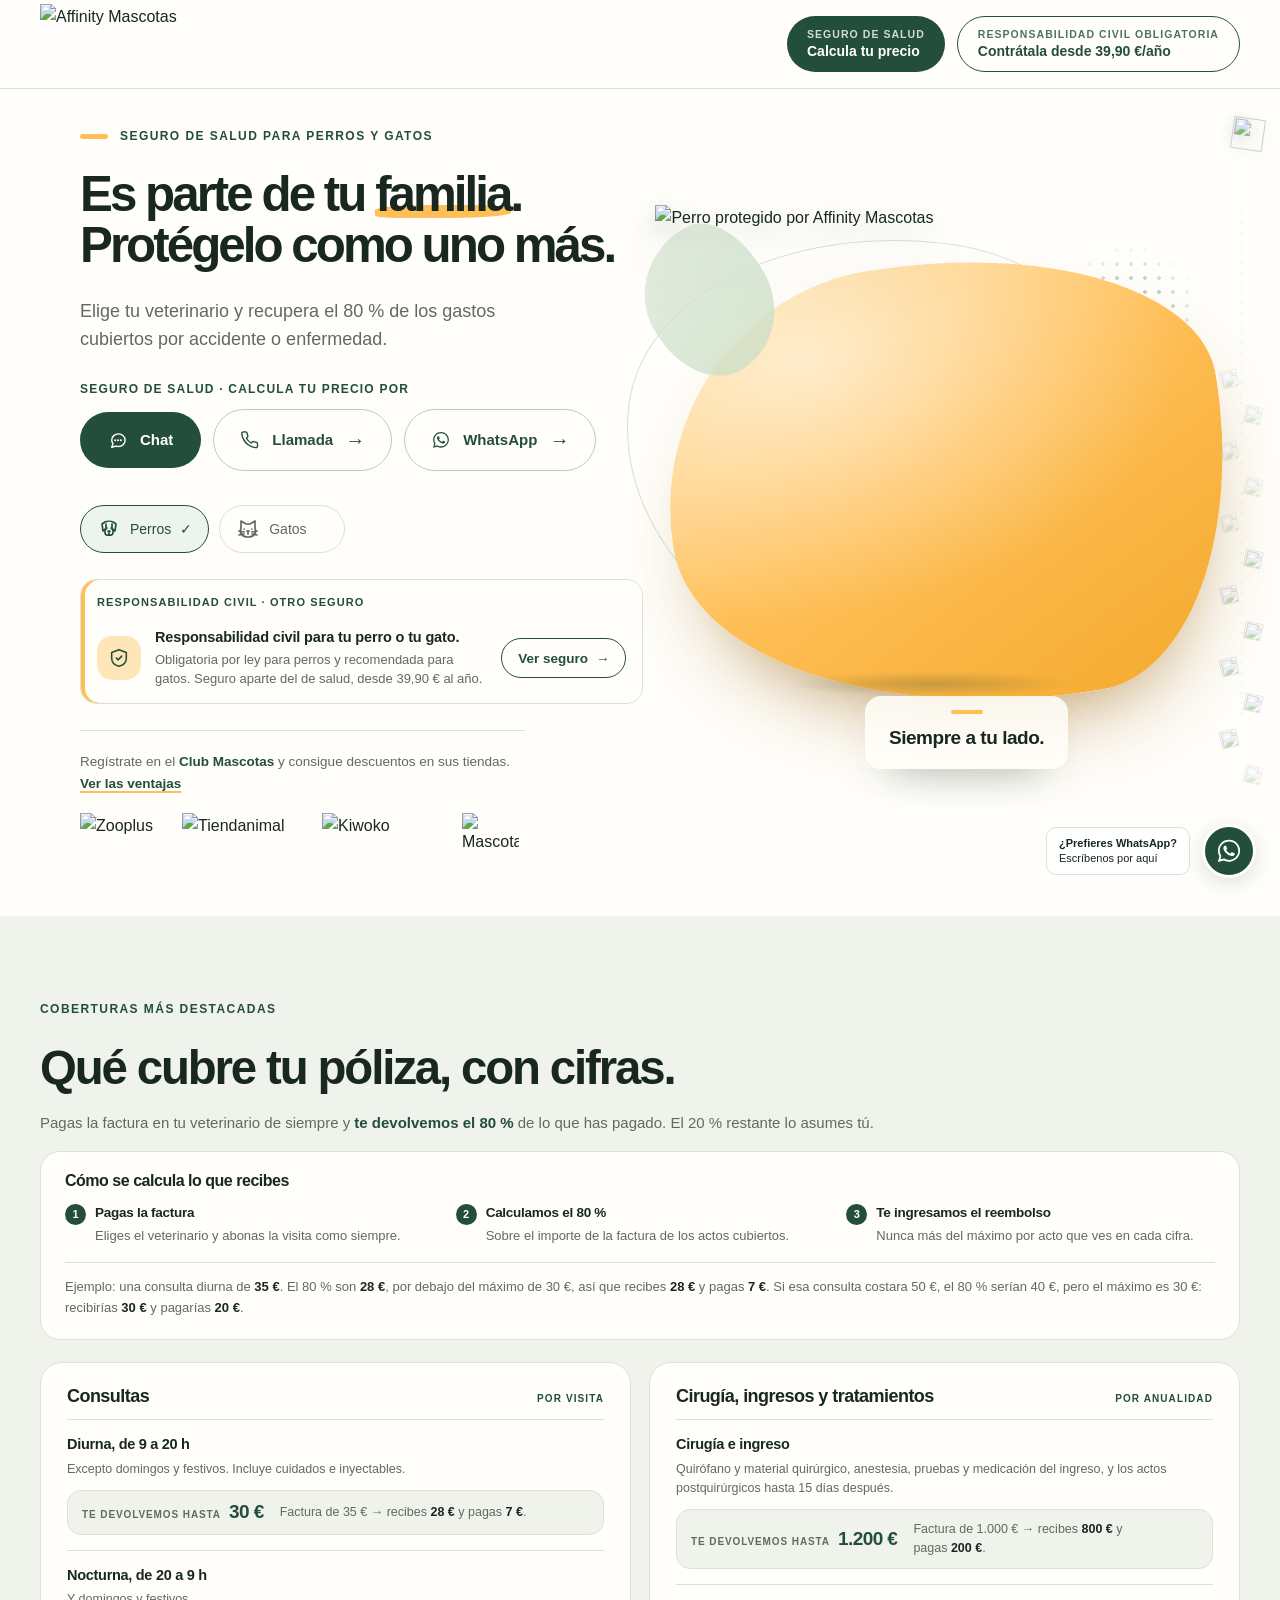
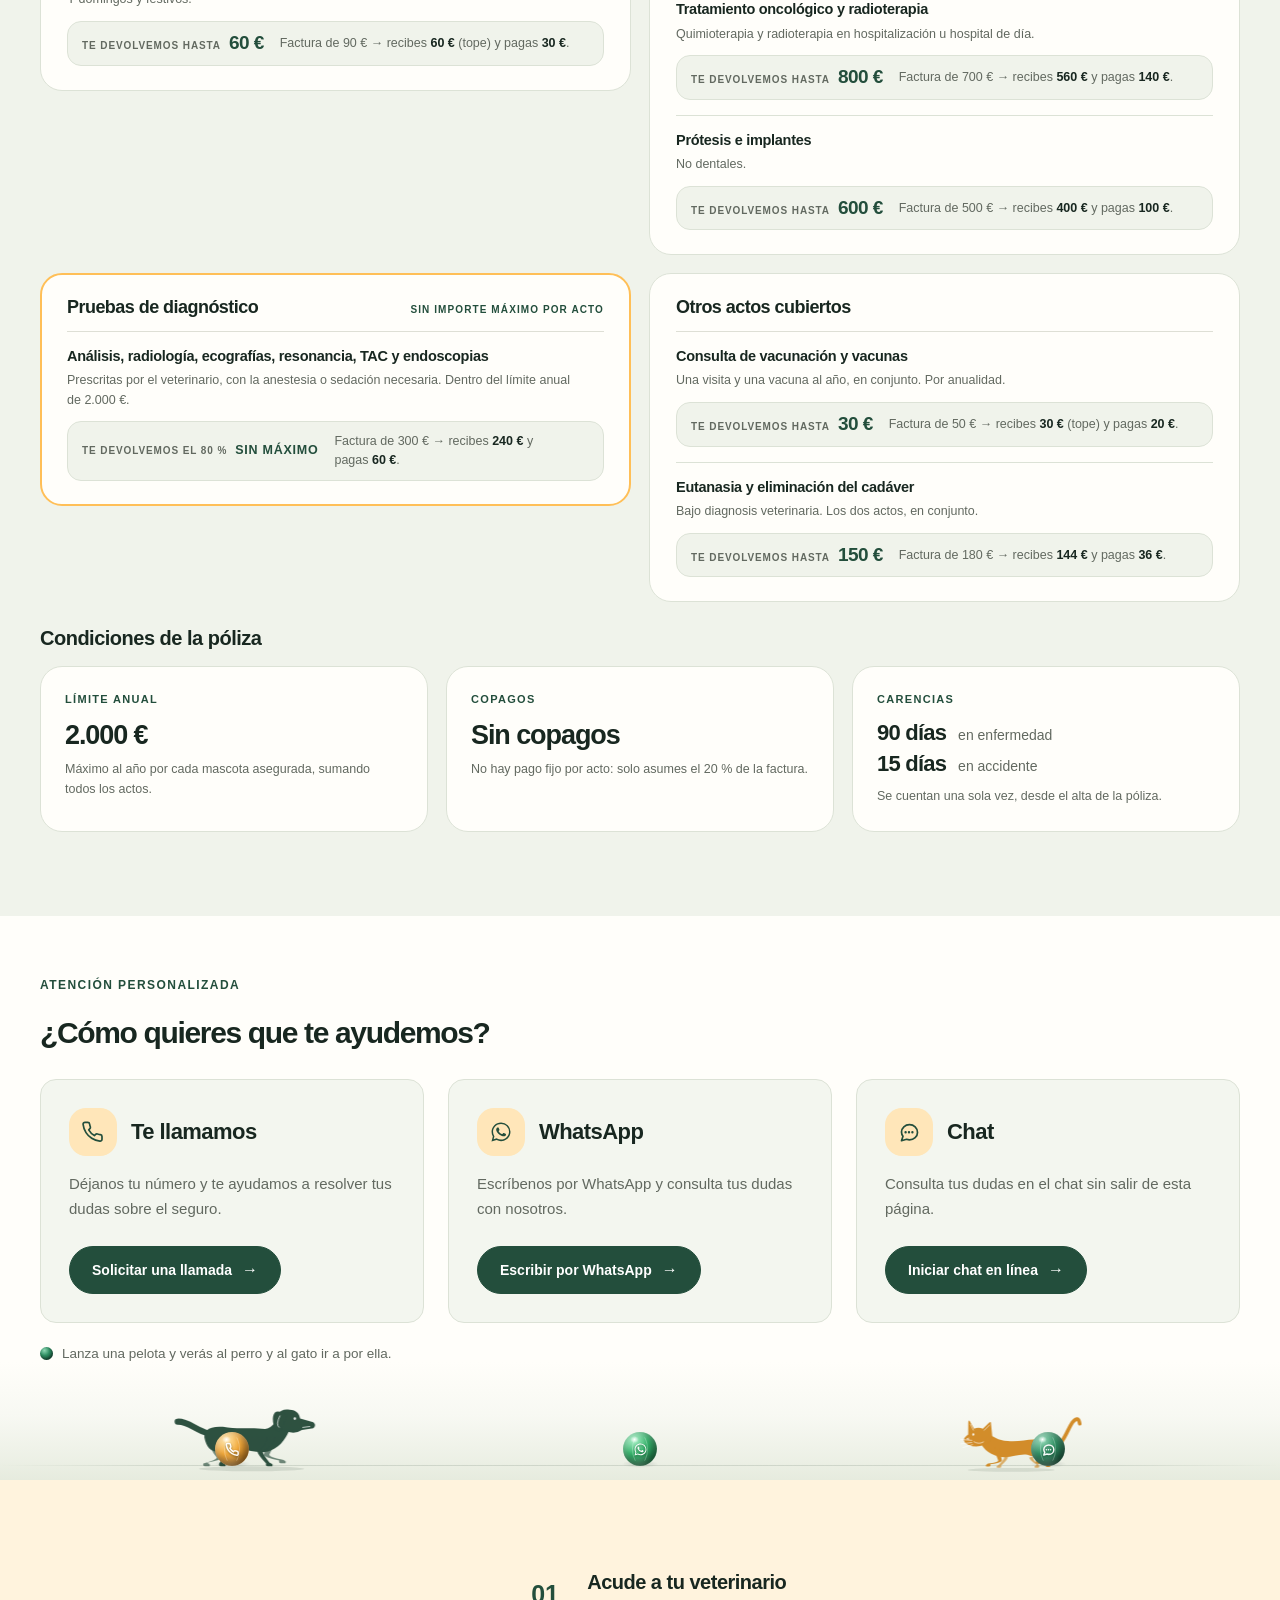
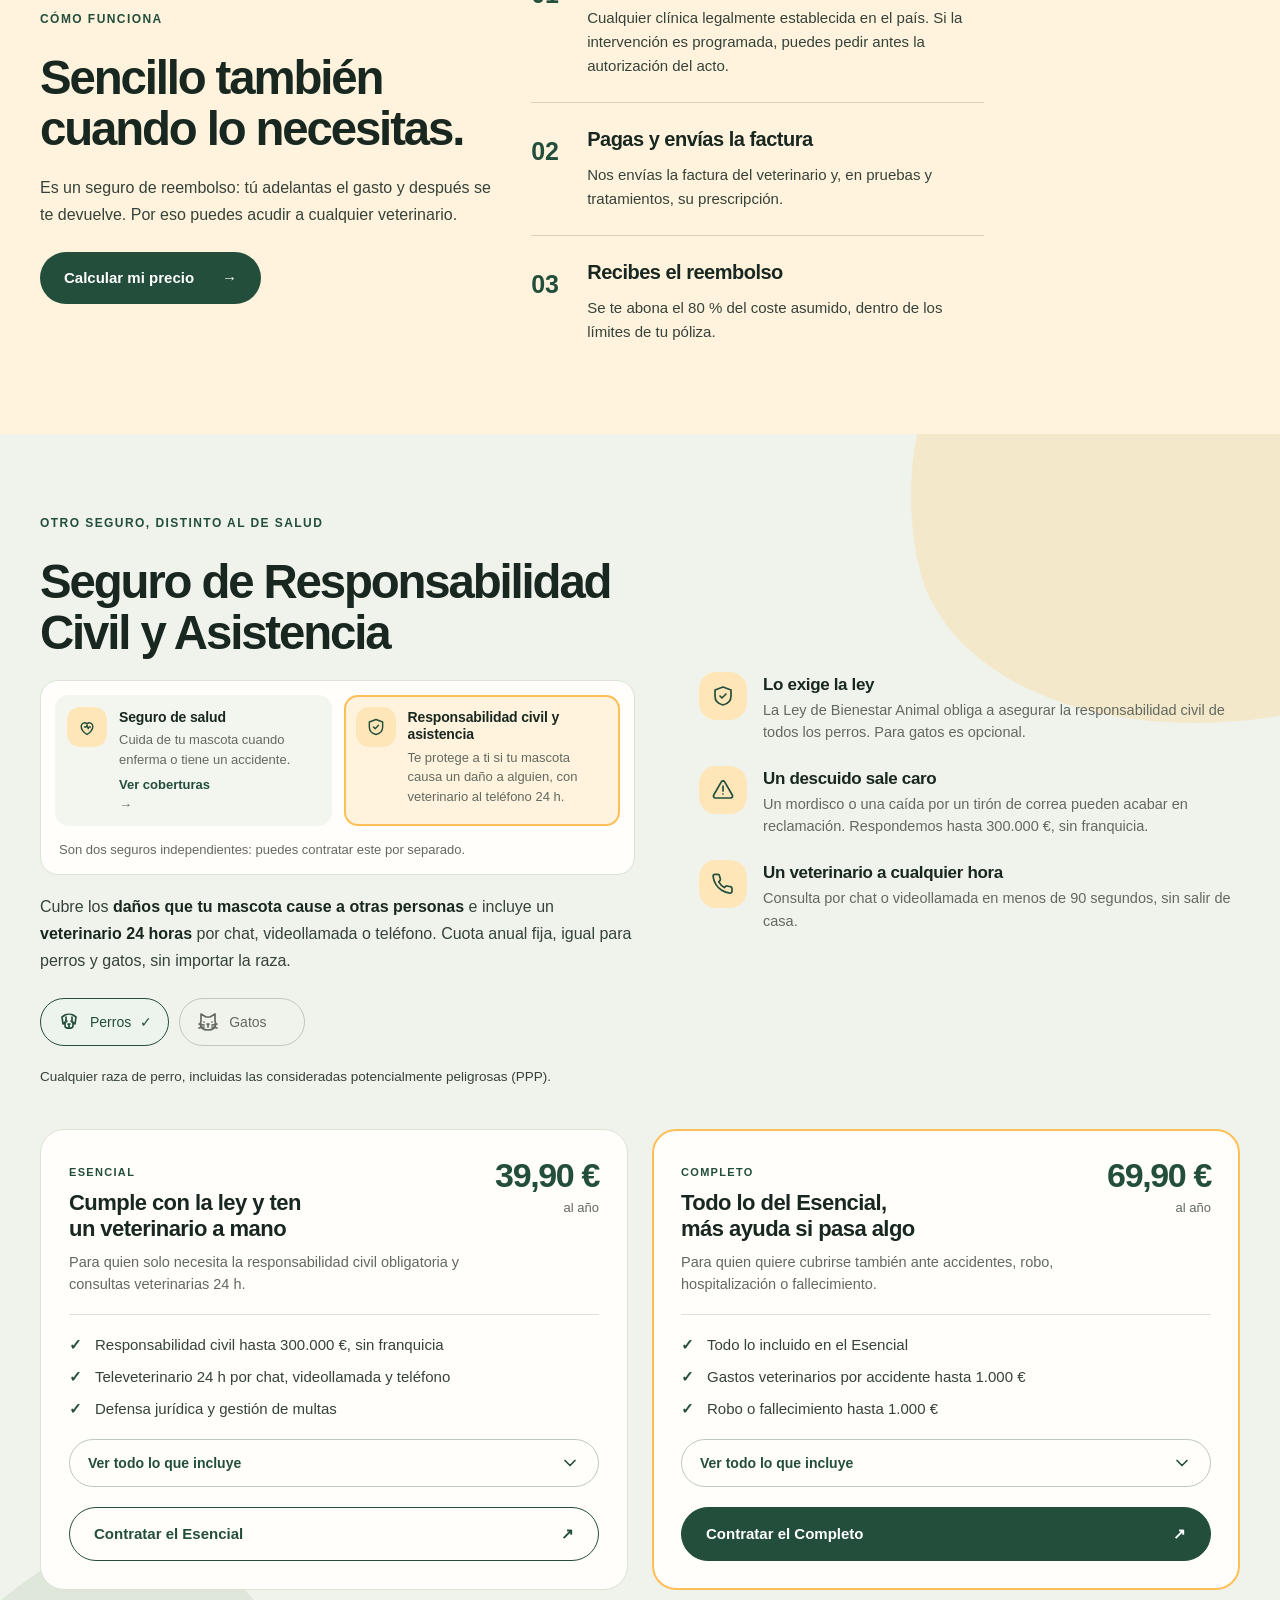
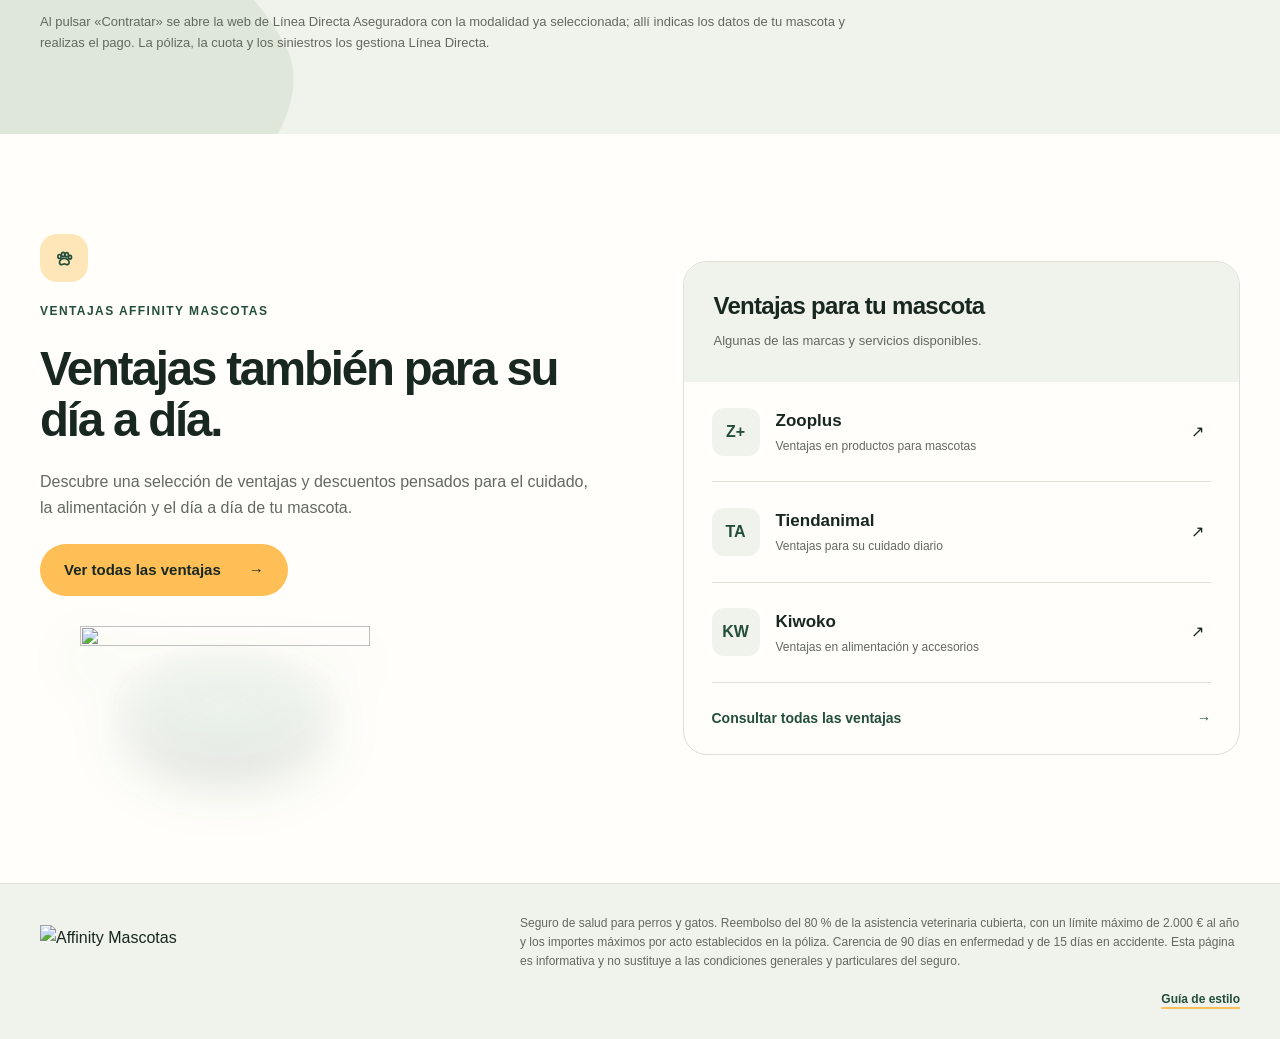
==== commit 3e04c89e: "Add liability insurance entry points to the header and hero The header now has one button per produc" ====
--- a/index.html
+++ b/index.html
@@ -69,7 +69,14 @@
       </span>
     </a>
     <nav class="nav" id="primary-navigation" aria-label="Navegación">
-      <a class="cta" href="#ayuda">Calcula tu precio</a>
+      <a class="cta header-cta" href="#ayuda">
+        <span class="header-cta-label">Seguro de salud</span>
+        <span class="header-cta-text">Calcula tu precio</span>
+      </a>
+      <a class="cta header-cta is-secondary" href="#precios">
+        <span class="header-cta-label">Responsabilidad civil obligatoria</span>
+        <span class="header-cta-text">Contrátala desde 39,90 €/año</span>
+      </a>
     </nav>
   </div>
 </header>
@@ -90,9 +97,13 @@
       <h1>Es parte de tu <em>familia</em>.<br>Protégelo como uno más.</h1>
       <p class="hero-lead">Elige tu veterinario y recupera el 80 % de los gastos<br class="desktop-break"> cubiertos por accidente o enfermedad.</p>
       <!-- Activadores de widgets: data-contact-dialog mantiene los diálogos provisionales. -->
-      <div class="hero-actions">
-        <button type="button" class="hero-link" data-widget-trigger="chat" data-contact-dialog="chat-help-dialog" aria-haspopup="dialog">Chatea para calcular tu precio</button>
-        <button type="button" class="hero-link-soft" data-widget-trigger="call" data-contact-dialog="call-dialog" aria-haspopup="dialog">Te llamamos</button>
+      <div class="hero-actions-group" role="group" aria-labelledby="hero-health-label">
+        <p class="hero-actions-label" id="hero-health-label">Seguro de salud · Calcula tu precio por</p>
+        <div class="hero-actions">
+          <button type="button" class="hero-link" data-widget-trigger="chat" data-contact-dialog="chat-help-dialog" aria-haspopup="dialog"><svg class="ui-icon" viewBox="0 0 24 24" aria-hidden="true" focusable="false"><path d="M20.5 12.4c0 4.1-3.6 7.4-8 7.4a9 9 0 0 1-2.9-.5l-5.1 1.4 1.5-4.4a7 7 0 0 1-1.5-4.3c0-4.1 3.6-7.4 8-7.4s8 3.3 8 7.8Z"/><path d="M8.6 12.2h.01M12 12.2h.01M15.4 12.2h.01" stroke-width="2.4"/></svg>Chat</button>
+          <button type="button" class="hero-link-soft" data-widget-trigger="call" data-contact-dialog="call-dialog" aria-haspopup="dialog"><svg class="ui-icon" viewBox="0 0 24 24" aria-hidden="true" focusable="false"><path d="M21 16.6v2.7a1.9 1.9 0 0 1-2.1 1.9 18.7 18.7 0 0 1-8.2-2.9 18.4 18.4 0 0 1-5.7-5.7A18.7 18.7 0 0 1 2.1 4.4 1.9 1.9 0 0 1 4 2.3h2.7a1.9 1.9 0 0 1 1.9 1.7c.1 .9.3 1.8.7 2.7a1.9 1.9 0 0 1-.4 2L7.7 9.9a15.2 15.2 0 0 0 5.7 5.7l1.2-1.2a1.9 1.9 0 0 1 2-.4c.9.3 1.8.6 2.7.7A1.9 1.9 0 0 1 21 16.6Z"/></svg>Llamada</button>
+          <button type="button" class="hero-link-soft" data-widget-trigger="whatsapp" data-contact-dialog="contact-dialog" aria-haspopup="dialog"><svg class="ui-icon is-solid" viewBox="0 0 32 32" aria-hidden="true" focusable="false"><path d="M16.04 3.2c-6.96 0-12.62 5.6-12.62 12.5 0 2.2.58 4.35 1.69 6.24L3.3 28.55l6.82-1.78a12.7 12.7 0 0 0 5.91 1.49h.01c6.95 0 12.61-5.6 12.61-12.51A12.55 12.55 0 0 0 16.04 3.2Zm0 22.95h-.01a10.6 10.6 0 0 1-5.4-1.47l-.39-.23-4.05 1.06 1.08-3.93-.25-.4a10.36 10.36 0 0 1-1.63-5.48c0-5.76 4.78-10.45 10.66-10.45 2.85 0 5.53 1.1 7.54 3.08a10.3 10.3 0 0 1 3.12 7.4c0 5.75-4.79 10.42-10.67 10.42Zm5.85-7.81c-.32-.16-1.9-.92-2.2-1.03-.29-.1-.5-.16-.71.16-.21.31-.82 1.02-1.01 1.23-.18.21-.37.23-.69.08-.32-.16-1.35-.49-2.57-1.56-.95-.83-1.59-1.87-1.78-2.18-.18-.31-.02-.48.14-.64.14-.14.32-.36.48-.54.16-.18.21-.31.32-.52.1-.21.05-.39-.03-.54-.08-.16-.71-1.7-.98-2.33-.26-.62-.52-.53-.71-.54l-.61-.01c-.21 0-.56.08-.85.39-.29.31-1.12 1.07-1.12 2.62 0 1.54 1.15 3.03 1.31 3.24.16.21 2.27 3.4 5.5 4.77.77.33 1.37.52 1.84.67.77.24 1.47.21 2.02.13.62-.09 1.9-.76 2.17-1.49.27-.73.27-1.36.19-1.49-.08-.13-.29-.21-.61-.36Z"/></svg>WhatsApp</button>
+        </div>
       </div>
 
       <!-- SVG propios, coherentes con la iconografía de la web; no proceden del catálogo Canva. -->
@@ -103,6 +114,16 @@
           <button type="button" class="hero-pet-option" data-pet-slide="1" aria-pressed="false" aria-controls="hero-slide-cat"><svg class="slider-pet-icon" viewBox="0 0 24 24" aria-hidden="true" focusable="false"><path d="M5 11V4l5 3h4l5-3v7c2 5-1 9-7 9s-9-4-7-9Z"/><path d="M8 12h.01M16 12h.01M11 14h2l-1 1-1-1Zm1 1v2M3 14l5 1M3 18l5-1M21 14l-5 1M21 18l-5-1"/></svg><span>Gatos</span><span class="selection-mark" aria-hidden="true">✓</span></button>
         </div>
       </fieldset>
+
+      <aside class="hero-rc" aria-labelledby="hero-rc-title">
+        <p class="hero-actions-label hero-rc-label">Responsabilidad civil · Otro seguro</p>
+        <span class="hero-rc-icon" aria-hidden="true"><svg class="ui-icon" viewBox="0 0 24 24" focusable="false"><path d="M12 3 4 6v6c0 5 3.5 8 8 9 4.5-1 8-4 8-9V6l-8-3Z"/><path d="m9 12 2 2 4-4"/></svg></span>
+        <div class="hero-rc-copy">
+          <strong id="hero-rc-title">Responsabilidad civil para tu perro o tu gato.</strong>
+          <span>Obligatoria por ley para perros y recomendada para gatos. Seguro aparte del de salud, desde 39,90 € al año.</span>
+        </div>
+        <a class="hero-rc-link" href="#precios">Ver seguro <span aria-hidden="true">→</span></a>
+      </aside>
 
       <div class="hero-club">
         <p class="hero-club-copy">Regístrate en el <strong>Club Mascotas</strong> y consigue descuentos en sus tiendas. <a href="#descuentos">Ver las ventajas</a></p>
--- a/assets/css/site.css
+++ b/assets/css/site.css
@@ -2,12 +2,29 @@
 :root{--ink:#182720;--muted:#626960;--brand:#234e3c;--brand-dark:#16392a;--brand-deep:#16392a;--brand-soft:#edf3ed;--accent:#ffbf57;--paper:#fffefa;--tint:#f0f3eb;--tint-soft:#f3f6ef;--warm:#fff3dd;--line-soft:#dce2d6;--line:#dedfd5;--hairline:#dedfd5;--hairline-strong:#bfc9bc;--container:1200px}
 *{box-sizing:border-box}html{scroll-behavior:smooth;scroll-padding-top:110px}body{margin:0;background:var(--paper);color:var(--ink);font-family:'Arial',sans-serif;font-size:16px;line-height:1.6;-webkit-font-smoothing:antialiased}button,input{font:inherit}button,a{-webkit-tap-highlight-color:transparent}button{cursor:pointer}a{color:inherit;text-decoration:none}img{display:block;max-width:100%;height:auto}h1,h2,h3,p,figure{margin:0}h1,h2,h3{line-height:1.08;letter-spacing:-.045em}p{color:var(--muted)}h2{font-size:clamp(32px,3.7vw,49px);font-weight:700}h3{font-size:23px;letter-spacing:-.025em}.container{width:min(var(--container),calc(100% - 80px));margin-inline:auto}section{scroll-margin-top:90px}a:focus-visible,button:focus-visible,input:focus-visible{outline:3px solid #a96908;outline-offset:5px}.sr-only,.hero-pet-picker legend{position:absolute;width:1px;height:1px;padding:0;margin:-1px;overflow:hidden;clip:rect(0,0,0,0);white-space:nowrap;border:0}.header{position:sticky;top:0;z-index:100;background:rgba(255,254,250,.97);border-bottom:1px solid var(--line)}.header-inner{display:flex;justify-content:space-between;align-items:center;min-height:92px;gap:28px}.brand-logo{width:164px}.nav{display:flex;align-items:center;gap:34px;font-size:14px;font-weight:600}.nav a:not(.cta):hover{color:#946013}.cta,.hero-link,.how-cta,.discount-main-cta,.call-form button,.choice.primary{display:inline-flex;align-items:center;justify-content:center;gap:28px;min-height:52px;padding:14px 24px;border:0;border-radius:100px;background:var(--brand);color:#fff;font-weight:700;font-size:15px;transition:background .2s,transform .2s}.cta:hover,.hero-link:hover,.how-cta:hover,.call-form button:hover{background:var(--brand-dark);transform:translateY(-2px)}
 .hero{overflow:hidden}.hero-grid{position:relative;display:grid;grid-template-columns:1.05fr 1fr;max-width:1360px;margin:auto;min-height:685px;padding:38px 80px 65px;align-items:center;gap:20px}.hero-content-shell{grid-column:1;grid-row:1;z-index:2}.hero-copy{max-width:610px}.hero-eyebrow,.kicker{font-size:12px;font-weight:700;letter-spacing:.12em;text-transform:uppercase;color:var(--brand);margin-bottom:22px}.hero-eyebrow:before{content:'';display:inline-block;width:28px;height:5px;background:var(--accent);border-radius:5px;margin-right:12px;vertical-align:middle}h1{font-size:clamp(44px,4.8vw,67px);line-height:1.04;letter-spacing:-.06em;max-width:620px}h1 em{font-style:normal;position:relative;z-index:0}h1 em:after{content:'';position:absolute;left:0;right:0;bottom:3px;height:13px;background:var(--accent);z-index:-1;border-radius:40% 30% 45% 20%}.hero-lead{font-size:18px;line-height:1.6;margin:26px 0 28px}.hero-link{min-height:56px;padding-inline:28px}.hero-link:after{content:'→';font-size:22px;font-weight:400}
+.hero-actions-group{margin-top:26px}
+.hero-actions-label{margin:0 0 10px;font-size:12px;font-weight:700;letter-spacing:.1em;text-transform:uppercase;color:var(--brand)}
+.hero-lead{margin-bottom:0}
 .hero-actions{display:flex;flex-wrap:wrap;align-items:center;gap:12px}
+.hero-actions .ui-icon{width:20px;height:20px}
+.hero-link{gap:12px}
+.hero-link:after,.hero-link-soft:after{content:none}
 .hero-link-soft{display:inline-flex;align-items:center;justify-content:center;gap:12px;min-height:56px;padding:14px 26px;border:1px solid var(--hairline-strong);border-radius:100px;background:transparent;color:var(--brand);font-weight:700;font-size:15px;transition:border-color .2s,background .2s,transform .2s}
 .hero-link-soft:after{content:'→';font-size:20px;font-weight:400}
 .hero-link-soft:hover{border-color:var(--brand);background:var(--brand-soft);transform:translateY(-2px)}
 @media(max-width:520px){.hero-actions{gap:10px}.hero-actions>*{width:100%}}
 /* Club Mascotas: aviso discreto bajo el selector de mascota, sin competir con el titular */
+/* Aviso de responsabilidad civil obligatoria en el hero: tarjeta compacta con icono, texto y enlace a «Precios». */
+.hero-rc{display:flex;flex-wrap:wrap;align-items:center;gap:14px;max-width:600px;margin-top:26px;padding:14px 16px;border-radius:16px;background:var(--paper);border:1px solid var(--line-soft);box-shadow:inset 4px 0 0 var(--accent)}
+.hero-rc-label{flex-basis:100%;margin:0 0 2px;font-size:11px}
+.hero-rc-icon{width:44px;height:44px;display:inline-grid;place-items:center;flex-shrink:0;border-radius:15px;background:#ffe6b9;color:var(--brand)}
+.hero-rc-icon .ui-icon{width:22px;height:22px}
+.hero-rc-copy{flex:1;min-width:0}
+.hero-rc-copy strong{display:block;font-size:14.5px;line-height:1.3;letter-spacing:-.01em;color:var(--ink)}
+.hero-rc-copy span{display:block;margin-top:3px;font-size:13px;line-height:1.5;color:var(--muted)}
+.hero-rc-link{display:inline-flex;align-items:center;gap:8px;flex-shrink:0;min-height:40px;padding:8px 16px;border-radius:100px;border:1px solid var(--brand);color:var(--brand);font-weight:700;font-size:13.5px;white-space:nowrap;transition:background .2s}
+.hero-rc-link:hover{background:var(--brand-soft)}
+@media(max-width:520px){.hero-rc-copy{flex-basis:calc(100% - 58px)}.hero-rc-link{width:100%;justify-content:center;margin-top:4px}}
 .hero-club{max-width:445px;margin-top:26px;padding-top:20px;border-top:1px solid var(--line)}
 .hero-club-copy{margin:0;font-size:13.5px;line-height:1.65;color:var(--muted)}
 .hero-club-copy strong{color:var(--brand)}
@@ -130,6 +147,14 @@
 .header .brand-lockup{display:block}
 .header .brand-logo{display:block;width:185px;height:auto;object-fit:contain}
 .footer-brand .footer-logo{display:block;width:170px;max-width:none;height:auto;object-fit:contain}
+/* Cabecera: dos accesos, uno por seguro. Etiqueta pequeña arriba y acción debajo. */
+.header .nav{gap:12px}
+.header-cta{flex-direction:column;align-items:flex-start;gap:2px;min-height:56px;padding:9px 20px;line-height:1.2;text-align:left}
+.header-cta-label{font-size:10.5px;font-weight:700;letter-spacing:.1em;text-transform:uppercase;opacity:.8}
+.header-cta-text{font-size:14px;font-weight:700}
+.header-cta.is-secondary{background:transparent;color:var(--brand);border:1px solid var(--brand)}
+.header-cta.is-secondary:hover{background:var(--brand-soft)}
+@media(max-width:1050px){.header-cta{padding:8px 16px}.header-cta-text{font-size:13.5px}}
 @media(max-width:820px){
   .header{position:sticky;top:0;z-index:100;background:rgba(252,251,248,.97);backdrop-filter:blur(14px);-webkit-backdrop-filter:blur(14px)}
   .header-inner{position:relative;min-height:68px!important;padding:8px 18px!important;flex-wrap:nowrap!important;gap:12px!important}
@@ -137,8 +162,18 @@
   .header .brand-lockup{display:block}
   .header .brand-logo{width:138px;height:auto}
   .footer-brand .footer-logo{width:145px}
-  .header .nav{gap:0!important;font-size:14px}
-  .header .nav .cta{min-height:44px;padding:0 18px!important;border-radius:12px;font-size:14px!important}
+  .header .nav{gap:8px!important;font-size:14px}
+  .header .nav .cta{min-height:44px;padding:0 14px!important;border-radius:12px;font-size:13px!important;align-items:center;justify-content:center;text-align:center}
+  .header-cta-label{display:none}
+  .header-cta-text{font-size:13px}
+}
+@media(max-width:600px){
+  .header-inner{flex-wrap:wrap!important;padding-bottom:10px!important}
+  .header .brand{flex:1 1 100%}
+  .header .brand-lockup{display:block}
+  .header .brand-logo{margin-inline:auto}
+  .header .nav{width:100%;display:grid;grid-template-columns:1fr 1fr}
+  .header .nav .cta{width:100%;min-height:42px;padding:0 10px!important;font-size:12.5px!important}
 }
 @media(max-width:390px){
   .header .brand-logo{width:122px}
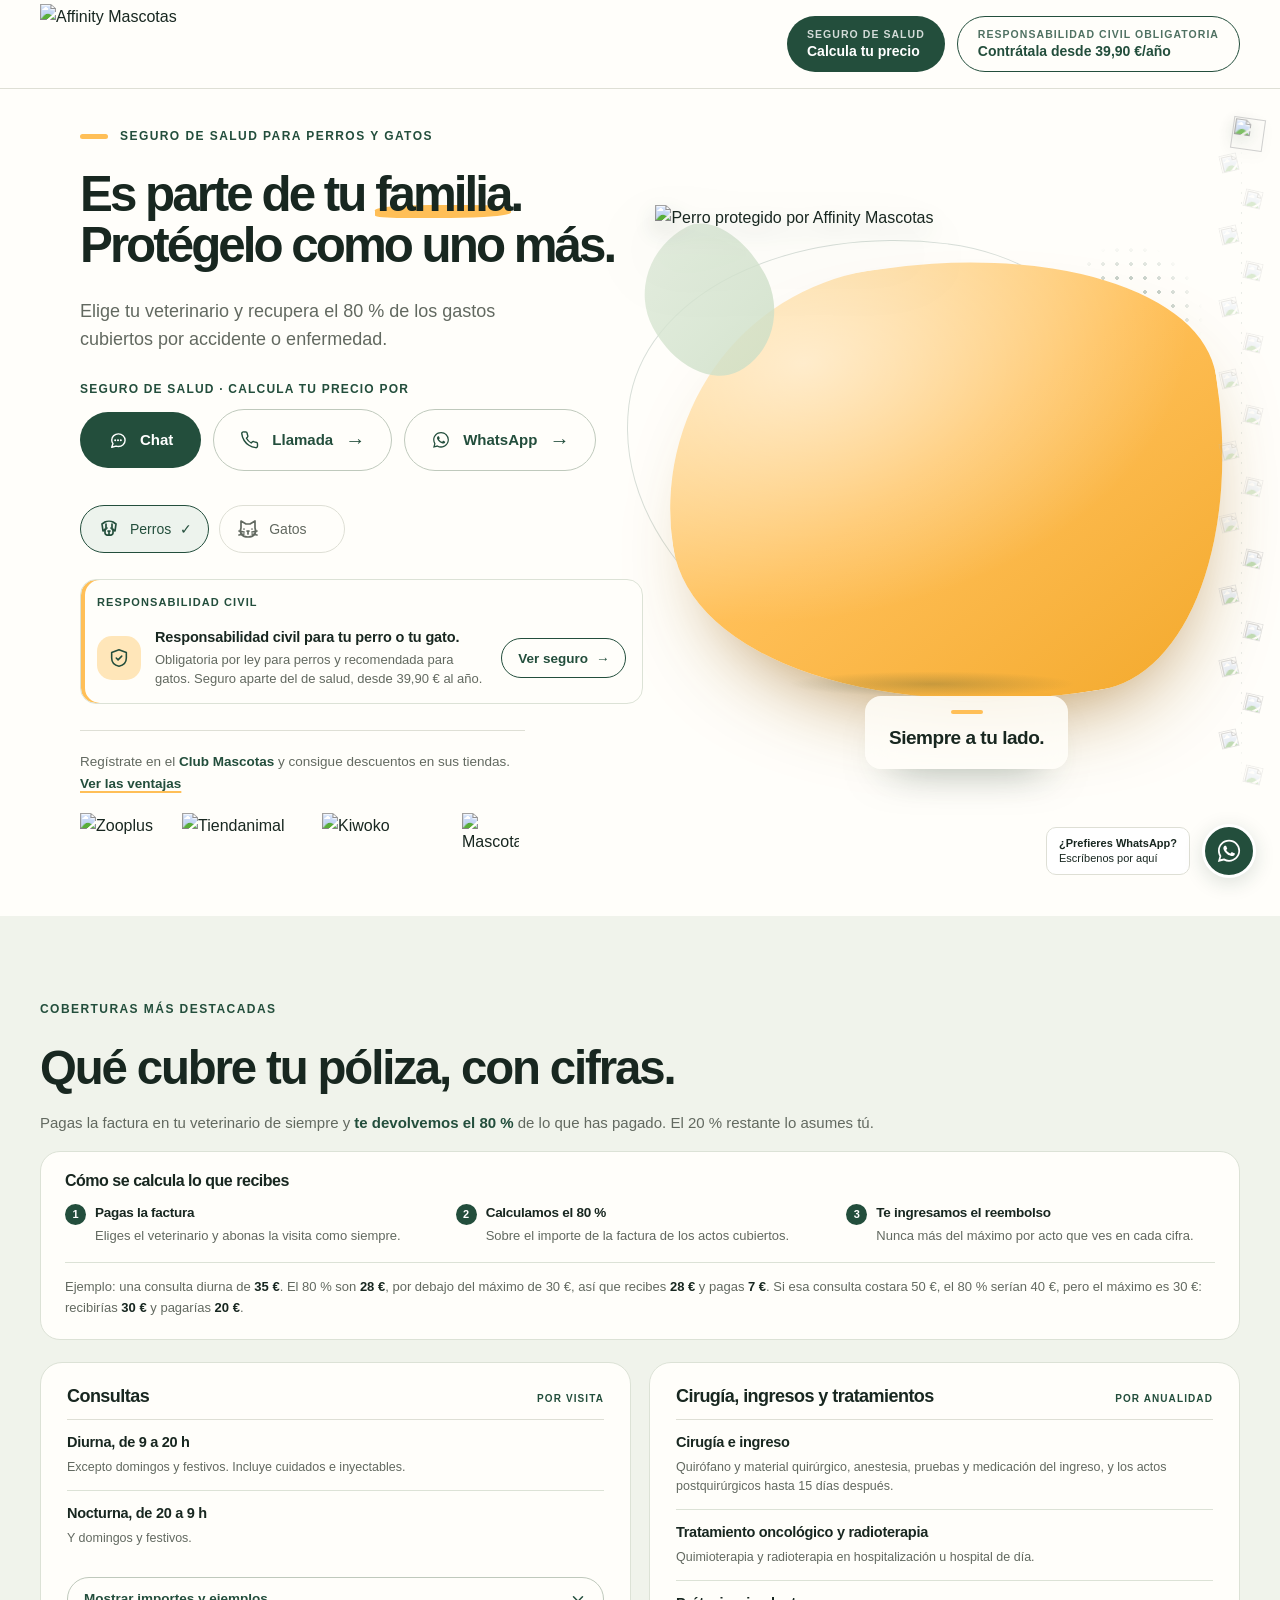
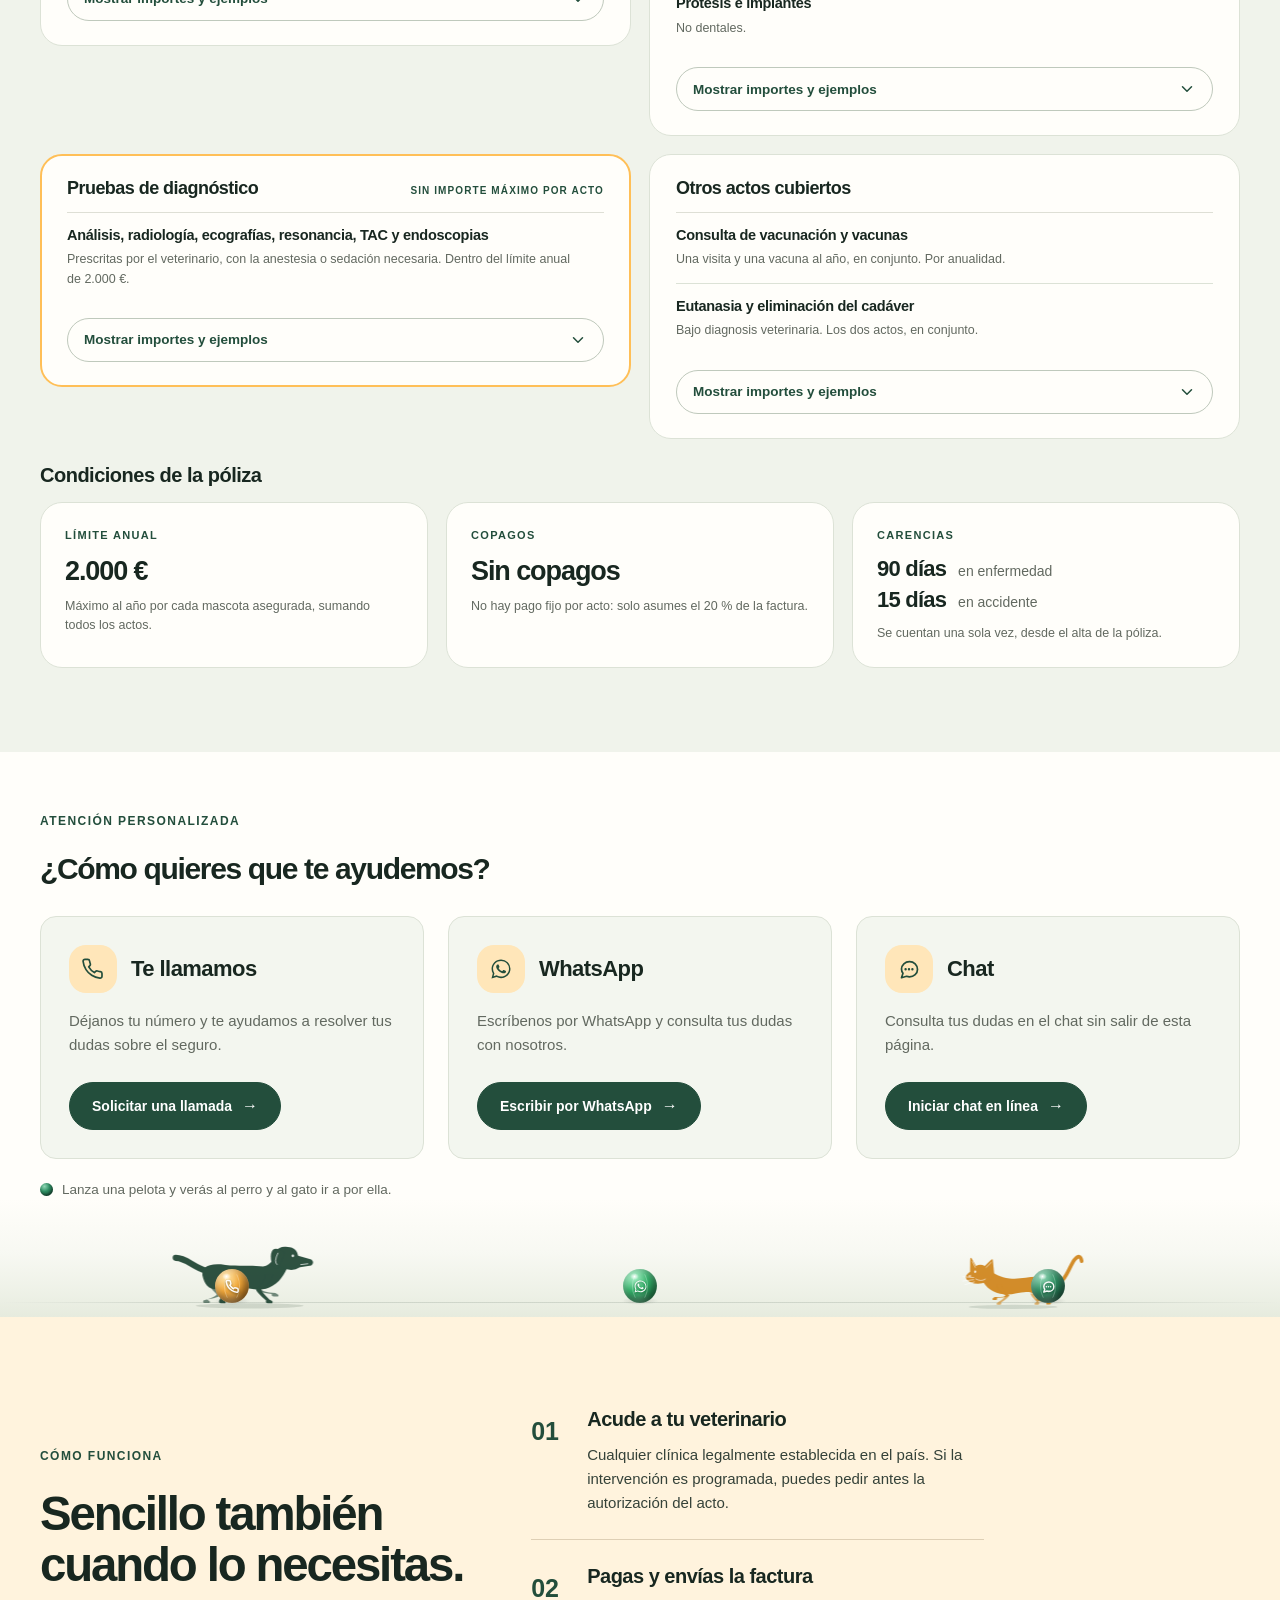
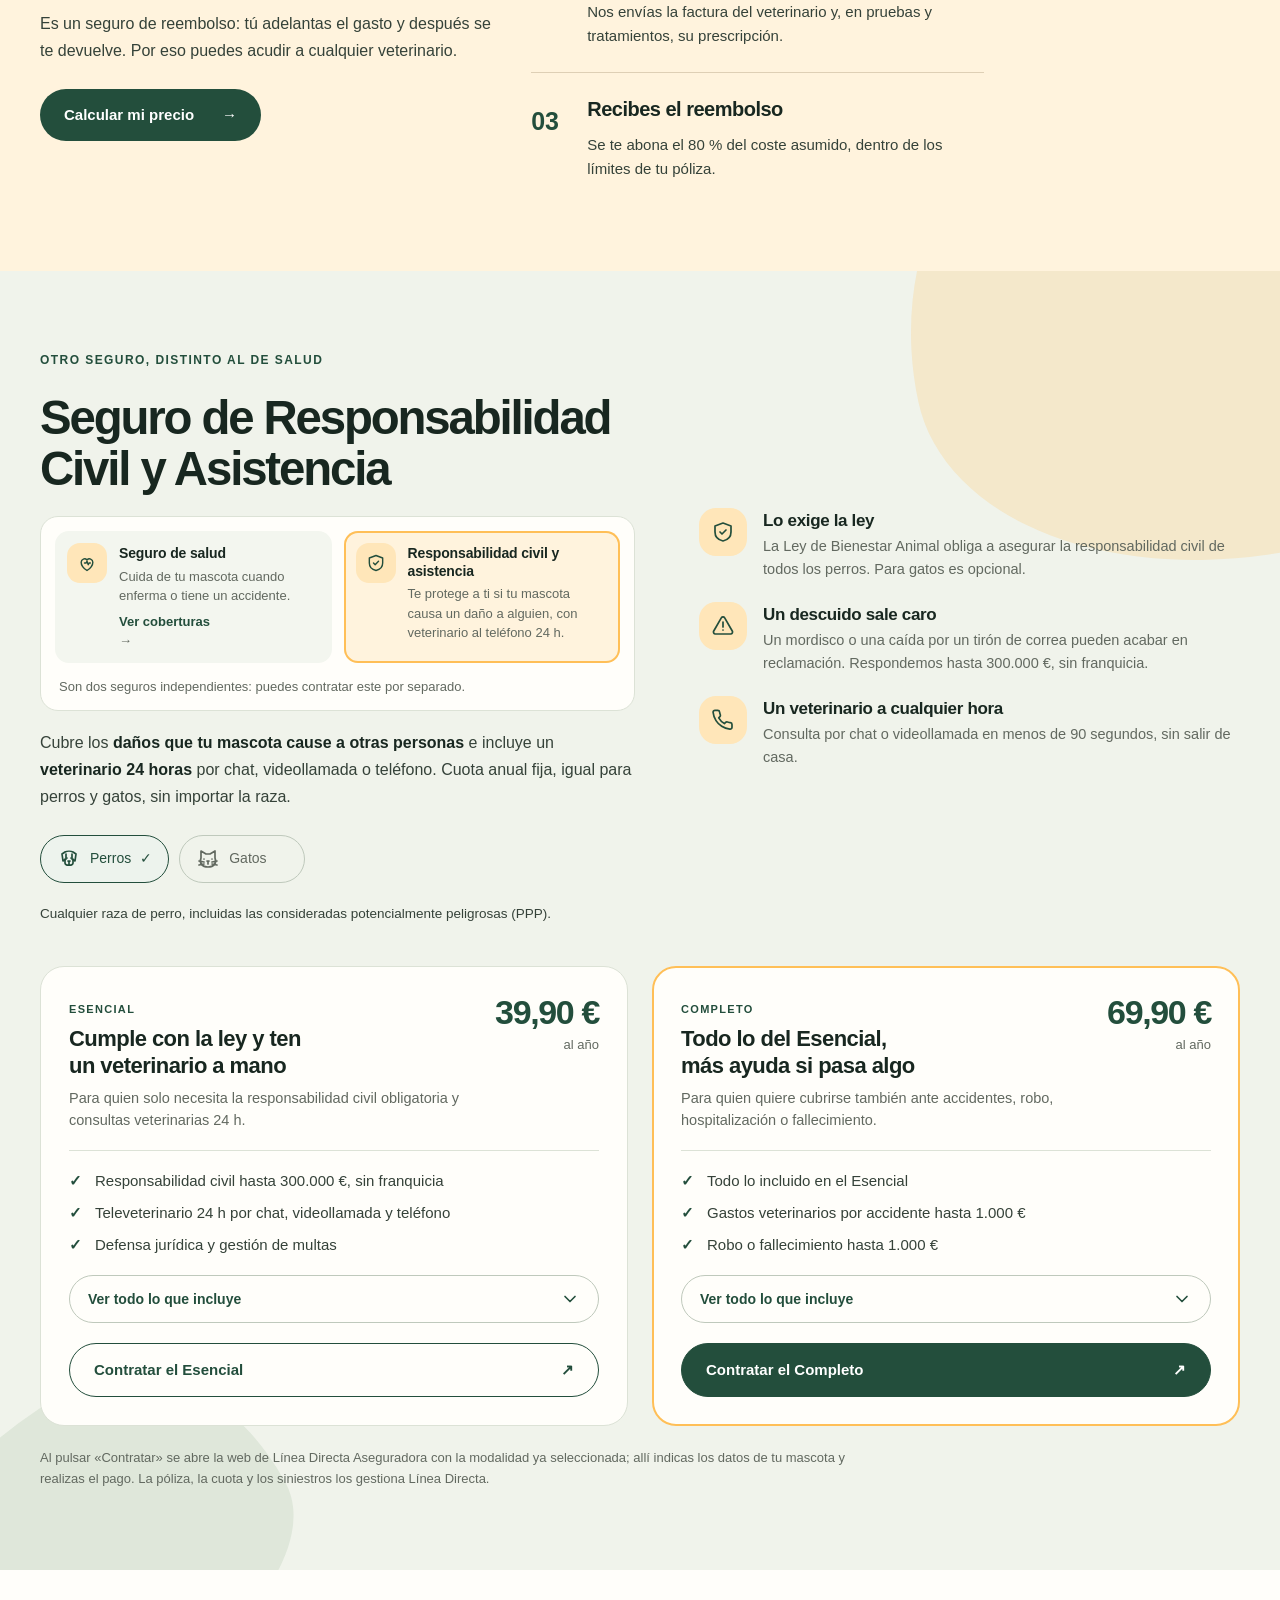
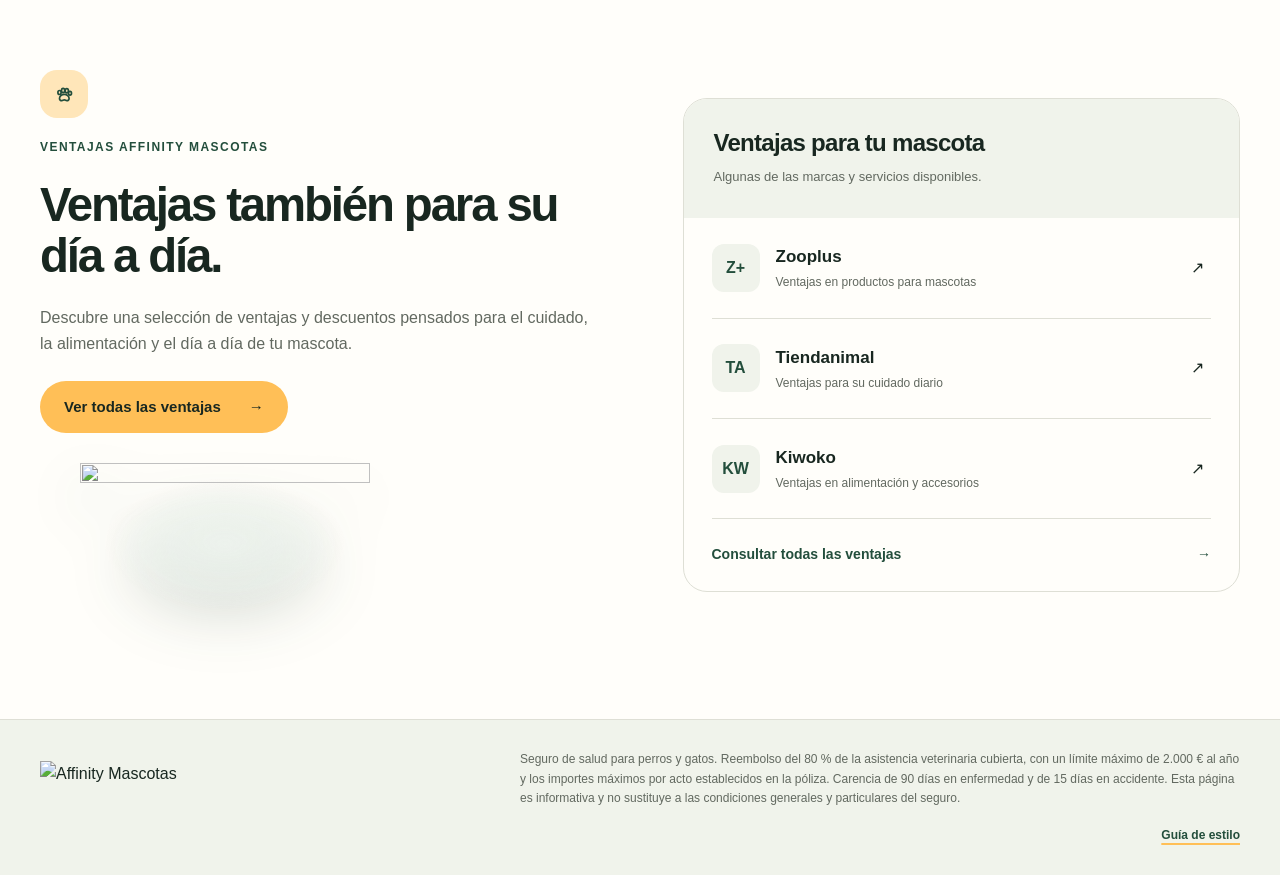
==== commit a754af33: "Hide coverage amounts behind a per-card toggle Each coverage card now shows only the covered acts by" ====
--- a/index.html
+++ b/index.html
@@ -116,7 +116,7 @@
       </fieldset>
 
       <aside class="hero-rc" aria-labelledby="hero-rc-title">
-        <p class="hero-actions-label hero-rc-label">Responsabilidad civil · Otro seguro</p>
+        <p class="hero-actions-label hero-rc-label">Responsabilidad civil</p>
         <span class="hero-rc-icon" aria-hidden="true"><svg class="ui-icon" viewBox="0 0 24 24" focusable="false"><path d="M12 3 4 6v6c0 5 3.5 8 8 9 4.5-1 8-4 8-9V6l-8-3Z"/><path d="m9 12 2 2 4-4"/></svg></span>
         <div class="hero-rc-copy">
           <strong id="hero-rc-title">Responsabilidad civil para tu perro o tu gato.</strong>
@@ -163,7 +163,7 @@
     </div>
 
     <div class="coverage-groups">
-      <section class="coverage-group">
+      <section class="coverage-group" data-amounts="hidden" id="coverage-consultas">
         <h3>Consultas<span>Por visita</span></h3>
         <dl class="limit-list">
           <div class="limit">
@@ -175,9 +175,13 @@
             <dd><span class="limit-pay"><span class="limit-cap">Te devolvemos hasta</span><span class="limit-amount">60 €</span></span><span class="limit-hint">Factura de 90 € → recibes <b>60 €</b> (tope) y pagas <b>30 €</b>.</span></dd>
           </div>
         </dl>
+        <button type="button" class="group-amounts" aria-expanded="false" aria-controls="coverage-consultas">
+          <span data-amounts-off>Mostrar importes y ejemplos</span><span data-amounts-on hidden>Ocultar importes y ejemplos</span>
+          <svg viewBox="0 0 24 24" aria-hidden="true" focusable="false"><path d="m6 9 6 6 6-6"/></svg>
+        </button>
       </section>
 
-      <section class="coverage-group">
+      <section class="coverage-group" data-amounts="hidden" id="coverage-cirugia">
         <h3>Cirugía, ingresos y tratamientos<span>Por anualidad</span></h3>
         <dl class="limit-list">
           <div class="limit">
@@ -193,9 +197,13 @@
             <dd><span class="limit-pay"><span class="limit-cap">Te devolvemos hasta</span><span class="limit-amount">600 €</span></span><span class="limit-hint">Factura de 500 € → recibes <b>400 €</b> y pagas <b>100 €</b>.</span></dd>
           </div>
         </dl>
+        <button type="button" class="group-amounts" aria-expanded="false" aria-controls="coverage-cirugia">
+          <span data-amounts-off>Mostrar importes y ejemplos</span><span data-amounts-on hidden>Ocultar importes y ejemplos</span>
+          <svg viewBox="0 0 24 24" aria-hidden="true" focusable="false"><path d="m6 9 6 6 6-6"/></svg>
+        </button>
       </section>
 
-      <section class="coverage-group is-highlight">
+      <section class="coverage-group is-highlight" data-amounts="hidden" id="coverage-diagnostico">
         <h3>Pruebas de diagnóstico<span>Sin importe máximo por acto</span></h3>
         <dl class="limit-list">
           <div class="limit">
@@ -203,9 +211,13 @@
             <dd class="is-text"><span class="limit-pay"><span class="limit-cap">Te devolvemos el 80 %</span><span class="limit-amount">Sin máximo</span></span><span class="limit-hint">Factura de 300 € → recibes <b>240 €</b> y pagas <b>60 €</b>.</span></dd>
           </div>
         </dl>
+        <button type="button" class="group-amounts" aria-expanded="false" aria-controls="coverage-diagnostico">
+          <span data-amounts-off>Mostrar importes y ejemplos</span><span data-amounts-on hidden>Ocultar importes y ejemplos</span>
+          <svg viewBox="0 0 24 24" aria-hidden="true" focusable="false"><path d="m6 9 6 6 6-6"/></svg>
+        </button>
       </section>
 
-      <section class="coverage-group">
+      <section class="coverage-group" data-amounts="hidden" id="coverage-otros">
         <h3>Otros actos cubiertos</h3>
         <dl class="limit-list">
           <div class="limit">
@@ -217,6 +229,10 @@
             <dd><span class="limit-pay"><span class="limit-cap">Te devolvemos hasta</span><span class="limit-amount">150 €</span></span><span class="limit-hint">Factura de 180 € → recibes <b>144 €</b> y pagas <b>36 €</b>.</span></dd>
           </div>
         </dl>
+        <button type="button" class="group-amounts" aria-expanded="false" aria-controls="coverage-otros">
+          <span data-amounts-off>Mostrar importes y ejemplos</span><span data-amounts-on hidden>Ocultar importes y ejemplos</span>
+          <svg viewBox="0 0 24 24" aria-hidden="true" focusable="false"><path d="m6 9 6 6 6-6"/></svg>
+        </button>
       </section>
     </div>
 
--- a/assets/css/site.css
+++ b/assets/css/site.css
@@ -503,6 +503,15 @@
 .coverage{padding:84px 0;background:var(--tint)}
 /* Coberturas: cada cobertura aparece una vez, con su importe máximo */
 .coverage-head{max-width:760px;margin-bottom:18px}
+/* Botón «Mostrar importes» en cada tarjeta: por defecto solo se ven los actos; al pulsarlo aparecen las cifras y ejemplos de esa tarjeta. */
+.coverage-group[data-amounts=hidden] .limit dd{display:none}
+.coverage-group[data-amounts=hidden] .limit{padding:13px 0}
+.coverage-group[data-amounts=visible] .limit dd{animation:limit-in .45s cubic-bezier(.22,.9,.3,1) backwards}
+.group-amounts{display:flex;align-items:center;justify-content:space-between;gap:12px;width:100%;margin-top:16px;min-height:44px;padding:10px 16px;border:1px solid var(--hairline-strong);border-radius:100px;background:transparent;color:var(--brand);font-weight:700;font-size:13.5px;transition:border-color .2s,background .2s}
+.group-amounts:hover{border-color:var(--brand);background:var(--brand-soft)}
+.group-amounts svg{width:18px;height:18px;fill:none;stroke:currentColor;stroke-width:2;stroke-linecap:round;stroke-linejoin:round;flex-shrink:0;transition:transform .25s}
+.group-amounts[aria-expanded=true]{border-color:var(--brand);background:var(--brand-soft)}
+.group-amounts[aria-expanded=true] svg{transform:rotate(180deg)}
 .limits-intro{margin:0 0 16px;font-size:15px;line-height:1.6;color:var(--muted);text-wrap:pretty}
 .limits-intro strong{color:var(--brand)}
 .reimbursement{margin:0 0 22px;padding:20px 24px;border-radius:20px;background:var(--paper);border:1px solid var(--line-soft)}
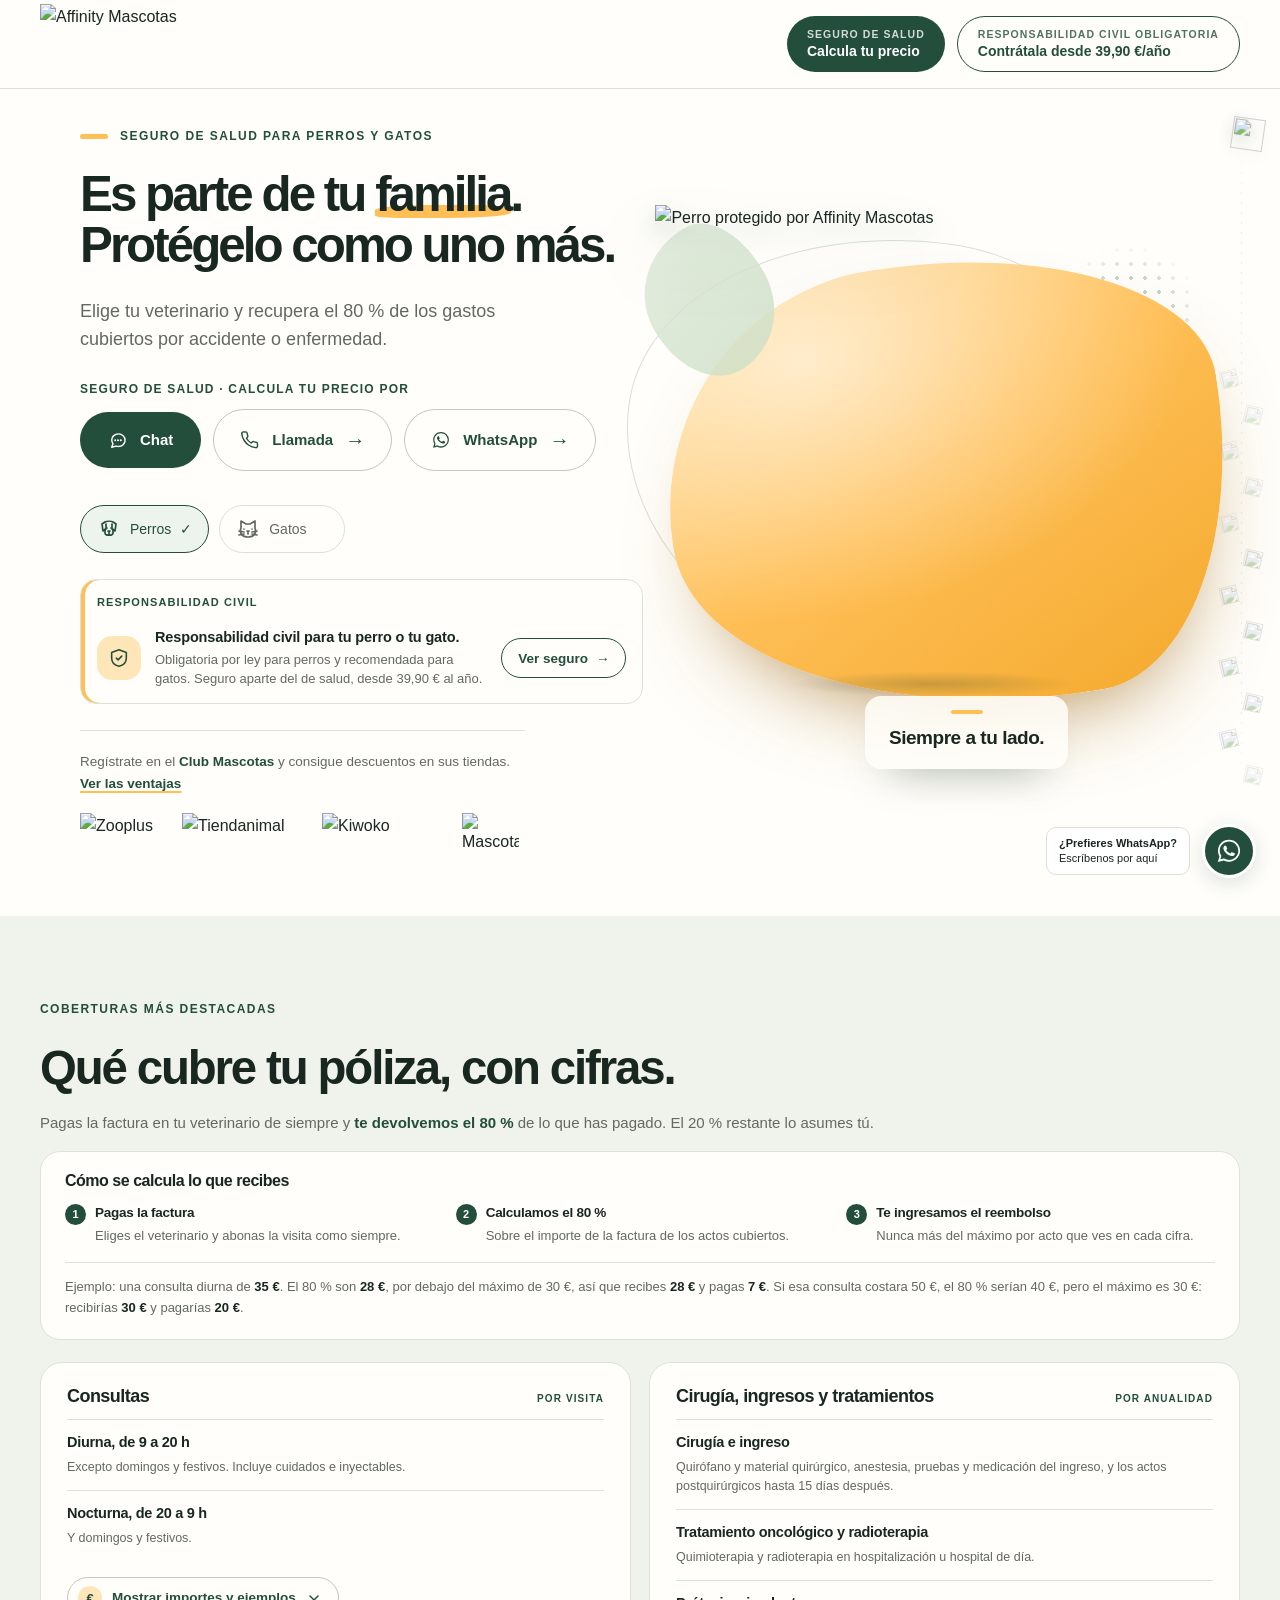
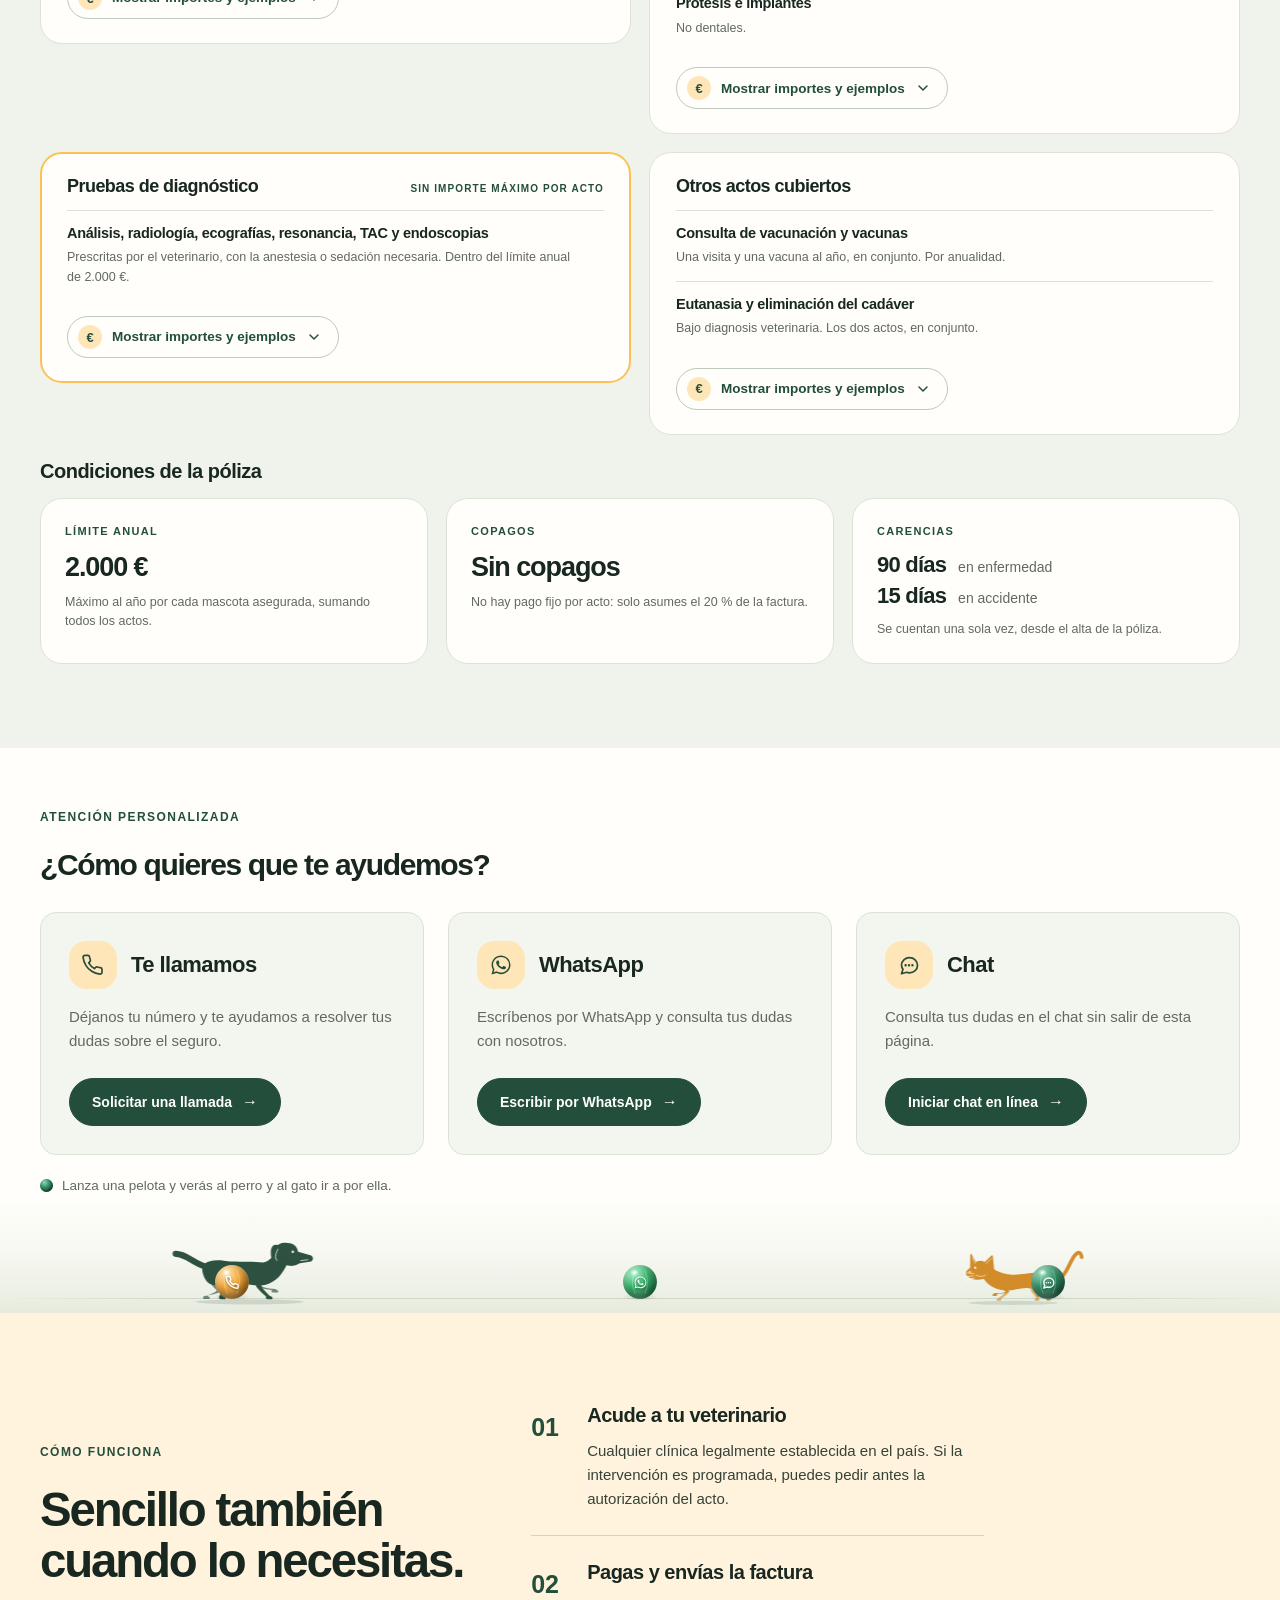
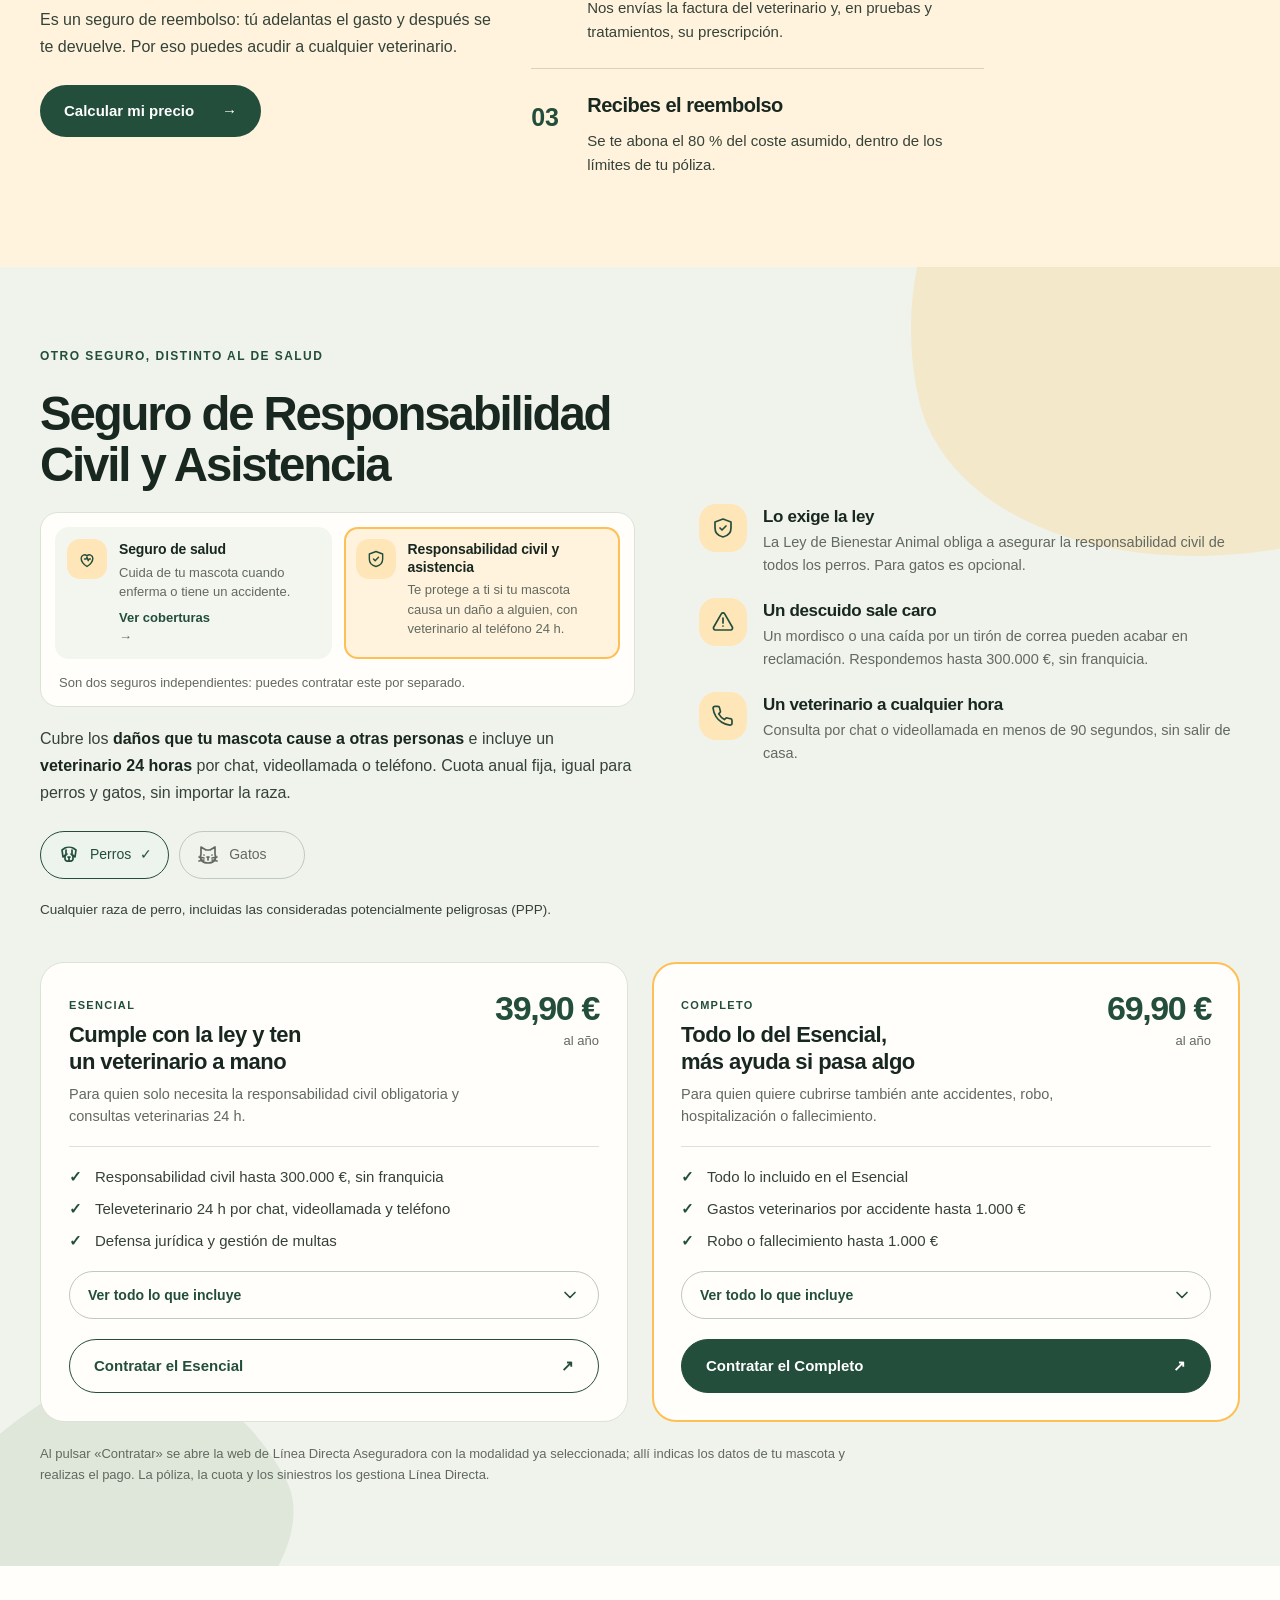
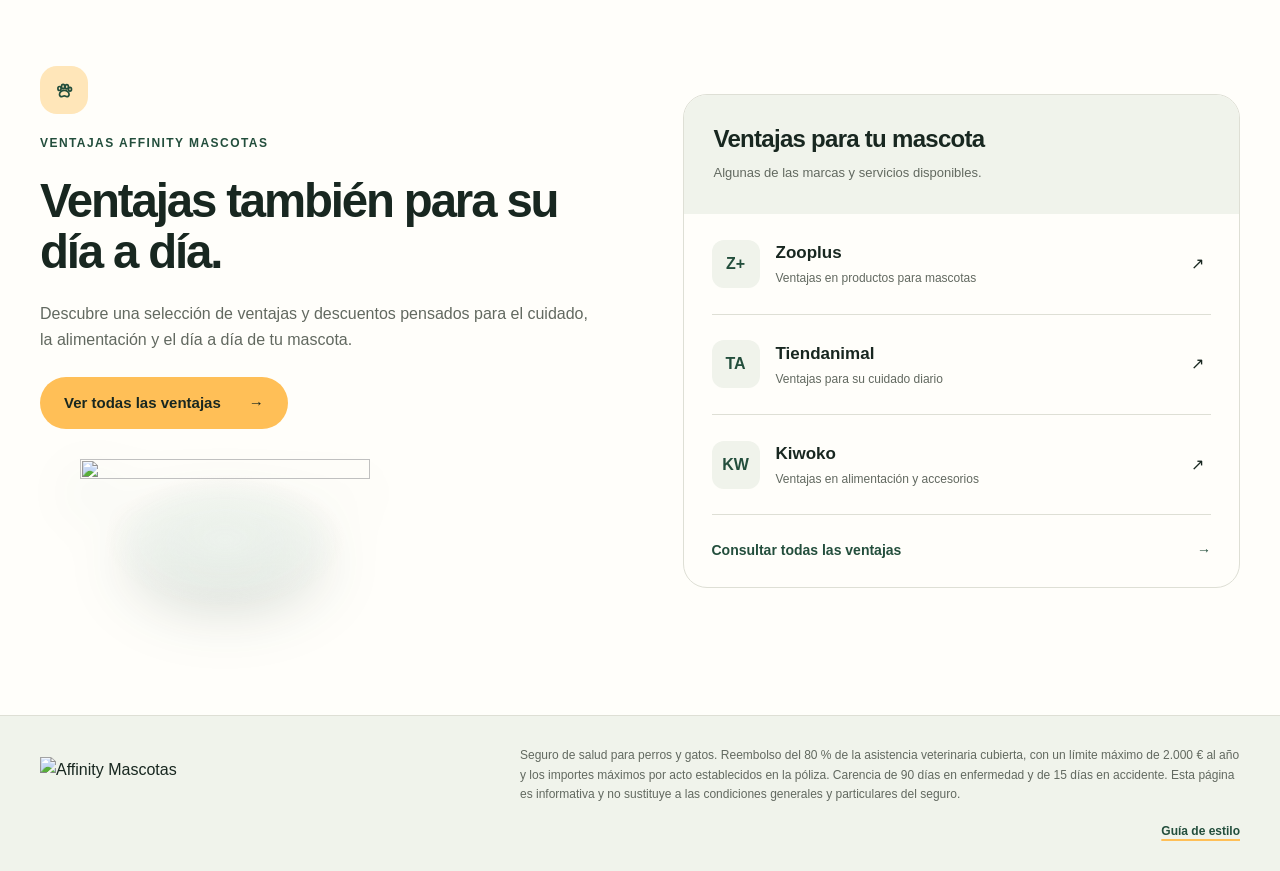
==== commit 77ed2d54: "Show an exit notice before opening Línea Directa The plan CTAs now open a dialog explaining that the" ====
--- a/index.html
+++ b/index.html
@@ -424,7 +424,7 @@
           </ul>
           <p class="plan-requirements">Tu <span data-pet-word>perro</span> debe tener microchip, vacunas al día y estar inscrito en el registro correspondiente.</p>
         </div>
-        <a class="plan-cta" href="https://www.lineadirecta.com/seguro-mascotas/?id_mediador=AVJ00091GC&amp;pack=esencial" target="_blank" rel="noopener" aria-label="Contratar el Esencial en Línea Directa (nueva pestaña)">Contratar el Esencial <span aria-hidden="true">↗</span></a>
+        <a class="plan-cta" href="https://www.lineadirecta.com/seguro-mascotas/?id_mediador=AVJ00091GC&amp;pack=esencial" target="_blank" rel="noopener" data-external-plan="Esencial" data-external-price="39,90 €" aria-haspopup="dialog">Contratar el Esencial <span aria-hidden="true">↗</span></a>
       </article>
 
       <article class="plan is-featured">
@@ -461,7 +461,7 @@
           </ul>
           <p class="plan-requirements">Tu <span data-pet-word>perro</span> debe tener microchip, vacunas al día y estar inscrito en el registro correspondiente.</p>
         </div>
-        <a class="plan-cta is-primary" href="https://www.lineadirecta.com/seguro-mascotas/?id_mediador=AVJ00091GC&amp;pack=completo" target="_blank" rel="noopener" aria-label="Contratar el Completo en Línea Directa (nueva pestaña)">Contratar el Completo <span aria-hidden="true">↗</span></a>
+        <a class="plan-cta is-primary" href="https://www.lineadirecta.com/seguro-mascotas/?id_mediador=AVJ00091GC&amp;pack=completo" target="_blank" rel="noopener" data-external-plan="Completo" data-external-price="69,90 €" aria-haspopup="dialog">Contratar el Completo <span aria-hidden="true">↗</span></a>
       </article>
     </div>
 
@@ -567,6 +567,7 @@
 <!-- Alternativas provisionales: retirar cada diálogo cuando su widget esté conectado. -->
 <dialog id="call-dialog" class="contact-dialog" aria-labelledby="call-title"><button class="dialog-close" type="button" data-close-dialog>Cerrar ✕</button><span class="contact-icon"><svg class="ui-icon" viewBox="0 0 24 24" aria-hidden="true" focusable="false"><path d="M21 16.6v2.7a1.9 1.9 0 0 1-2.1 1.9 18.7 18.7 0 0 1-8.2-2.9 18.4 18.4 0 0 1-5.7-5.7A18.7 18.7 0 0 1 2.1 4.4 1.9 1.9 0 0 1 4 2.3h2.7a1.9 1.9 0 0 1 1.9 1.7c.1 .9.3 1.8.7 2.7a1.9 1.9 0 0 1-.4 2L7.7 9.9a15.2 15.2 0 0 0 5.7 5.7l1.2-1.2a1.9 1.9 0 0 1 2-.4c.9.3 1.8.6 2.7.7A1.9 1.9 0 0 1 21 16.6Z"/></svg></span><h2 id="call-title">¿A qué número te llamamos?</h2><p>Te ayudamos a resolver tus dudas sobre el seguro. El servicio de llamadas está pendiente de activación.</p><form class="call-form" id="callback-form"><label for="callback-name">Nombre y apellidos</label><input id="callback-name" name="name" type="text" autocomplete="name" required maxlength="100" placeholder="Tu nombre y apellidos" aria-describedby="callback-status"><label for="callback-phone">Teléfono</label><input id="callback-phone" name="phone" type="tel" autocomplete="tel" required maxlength="24" placeholder="Tu número de teléfono" inputmode="tel" aria-describedby="callback-status"><button type="submit">Solicitar llamada</button></form><p id="callback-status" class="ui-status" role="status" aria-live="polite"></p></dialog>
 <dialog id="chat-help-dialog" class="contact-dialog" aria-labelledby="chat-help-title"><button class="dialog-close" type="button" data-close-dialog>Cerrar ✕</button><span class="contact-icon"><svg class="ui-icon" viewBox="0 0 24 24" aria-hidden="true" focusable="false"><path d="M20.5 12.4c0 4.1-3.6 7.4-8 7.4a9 9 0 0 1-2.9-.5l-5.1 1.4 1.5-4.4a7 7 0 0 1-1.5-4.3c0-4.1 3.6-7.4 8-7.4s8 3.3 8 7.8Z"/><path d="M8.6 12.2h.01M12 12.2h.01M15.4 12.2h.01" stroke-width="2.4"/></svg></span><h2 id="chat-help-title">¿En qué podemos ayudarte?</h2><p>El chat de atención todavía no está disponible. Mientras tanto, puedes consultar las coberturas, los importes máximos y cómo funciona el seguro.</p><a class="contact-action" href="#coberturas" data-close-dialog>Ver coberturas e importes <span aria-hidden="true">→</span></a></dialog>
+<dialog class="contact-dialog external-dialog" id="external-dialog" aria-labelledby="external-title"><button class="dialog-close" type="button" data-close-dialog>Cerrar ✕</button><span class="contact-icon"><svg class="ui-icon" viewBox="0 0 24 24" aria-hidden="true" focusable="false"><path d="M14 4h6v6M20 4l-9 9"/><path d="M19 13v5a2 2 0 0 1-2 2H6a2 2 0 0 1-2-2V7a2 2 0 0 1 2-2h5"/></svg></span><h2 id="external-title">Vas a salir de Affinity Mascotas</h2><p>Para contratar el seguro <strong id="external-plan">Completo</strong> (<span id="external-price">69,90 €</span> al año) te llevamos a la web de <strong>Línea Directa Aseguradora</strong>, que se abrirá en una pestaña nueva. Allí completarás tus datos y el pago.</p><div class="external-actions"><a class="choice primary" id="external-continue" href="#" target="_blank" rel="noopener">Continuar a Línea Directa <span aria-hidden="true">↗</span></a><button type="button" class="choice secondary" data-close-dialog>Volver</button></div></dialog>
 <dialog class="contact-dialog" id="contact-dialog" aria-labelledby="contact-title"><button class="dialog-close" type="button" data-close-dialog>Cerrar ✕</button><span class="contact-icon"><svg class="ui-icon is-solid" viewBox="0 0 32 32" aria-hidden="true" focusable="false"><path d="M16.04 3.2c-6.96 0-12.62 5.6-12.62 12.5 0 2.2.58 4.35 1.69 6.24L3.3 28.55l6.82-1.78a12.7 12.7 0 0 0 5.91 1.49h.01c6.95 0 12.61-5.6 12.61-12.51A12.55 12.55 0 0 0 16.04 3.2Zm0 22.95h-.01a10.6 10.6 0 0 1-5.4-1.47l-.39-.23-4.05 1.06 1.08-3.93-.25-.4a10.36 10.36 0 0 1-1.63-5.48c0-5.76 4.78-10.45 10.66-10.45 2.85 0 5.53 1.1 7.54 3.08a10.3 10.3 0 0 1 3.12 7.4c0 5.75-4.79 10.42-10.67 10.42Zm5.85-7.81c-.32-.16-1.9-.92-2.2-1.03-.29-.1-.5-.16-.71.16-.21.31-.82 1.02-1.01 1.23-.18.21-.37.23-.69.08-.32-.16-1.35-.49-2.57-1.56-.95-.83-1.59-1.87-1.78-2.18-.18-.31-.02-.48.14-.64.14-.14.32-.36.48-.54.16-.18.21-.31.32-.52.1-.21.05-.39-.03-.54-.08-.16-.71-1.7-.98-2.33-.26-.62-.52-.53-.71-.54l-.61-.01c-.21 0-.56.08-.85.39-.29.31-1.12 1.07-1.12 2.62 0 1.54 1.15 3.03 1.31 3.24.16.21 2.27 3.4 5.5 4.77.77.33 1.37.52 1.84.67.77.24 1.47.21 2.02.13.62-.09 1.9-.76 2.17-1.49.27-.73.27-1.36.19-1.49-.08-.13-.29-.21-.61-.36Z"/></svg></span><h2 id="contact-title">Hablemos por WhatsApp</h2><p>Este canal todavía no está disponible. Puedes consultar las coberturas y los límites de reembolso en esta página.</p><button type="button" class="choice primary" id="close-contact">Entendido</button></dialog>
 
 
--- a/assets/css/site.css
+++ b/assets/css/site.css
@@ -39,7 +39,12 @@
 /* El gato va centrado en su marco: su mensaje no lleva el desplazamiento del perro */
 .hero-slide.cat.is-active ~ .hero-photo-label{left:0}
 .hero-photo-label:before{content:"";display:block;width:32px;height:4px;margin:0 auto 9px;border-radius:4px;background:var(--accent)}.hero-photo-label strong{font-size:19px;letter-spacing:-.025em}.hero-photo-navigation{position:absolute;bottom:22px;right:80px;display:flex;align-items:center;gap:10px}.hero-photo-count{font-size:11px;letter-spacing:.1em;margin-right:8px}.hero-slider-arrow{display:grid;place-items:center;width:40px;height:40px;border:1px solid #bac4b8;border-radius:50%;background:transparent;color:var(--brand)}.hero-slider-arrow:hover{background:var(--accent)}.hero-dots{display:none}
-.help-section{padding:60px 0 116px;background:var(--paper)}.contact-heading{margin-bottom:30px}.contact-heading h2{font-size:30px}.contact-grid{display:grid;grid-template-columns:repeat(3,1fr);gap:24px}.contact-card{padding:28px;background:var(--tint-soft);border:1px solid var(--line-soft);border-radius:16px;display:flex;flex-direction:column}.contact-card-top{display:flex;align-items:center;gap:14px;margin-bottom:16px}.contact-card h3{font-size:22px}.contact-icon,.pet-symbol{width:48px;height:48px;display:inline-grid;place-items:center;flex-shrink:0;border-radius:17px;background:#ffe6b9;color:var(--brand)}.contact-card p{font-size:15px;margin-bottom:24px;line-height:1.65}.contact-action{border:0;border-bottom:1px solid #b9c6b5;background:none;padding:0 0 7px;color:var(--brand);font-weight:700;font-size:14px;align-self:flex-start;margin-top:auto;text-align:left;min-height:38px}.contact-action:hover{border-color:var(--brand)}.how{padding:85px 0;background:var(--warm);overflow:hidden}.how-layout{display:grid;grid-template-columns:1fr 1fr;gap:90px;align-items:center}.how-copy p{margin:24px 0;font-size:16px}.how-copy h2{max-width:480px}.how-illustration{width:370px;margin:32px auto -85px 0}.steps{display:grid;gap:0}.step-card{display:grid;grid-template-columns:56px 1fr;gap:18px;padding:32px 0;border-bottom:1px solid #decfb5}.step-card:last-child{border-bottom:0}.step-number{font-size:25px;font-weight:700;color:var(--brand);padding-top:4px}.step-card h3{font-size:23px;line-height:1.2}.step-card p{font-size:15px;margin-top:12px}.discounts{padding:100px 0}.discounts-grid{display:grid;grid-template-columns:1fr 1fr;gap:85px;align-items:center}.discounts-pets{margin-bottom:20px}.discounts-copy p{margin:24px 0;font-size:16px}.discount-main-cta{background:var(--accent);color:var(--ink)}.discount-main-cta:hover{background:#f8b53f}.discounts-illustration{width:290px;margin:30px 0 -20px 40px}.access-card{border:1px solid var(--line);border-radius:24px;overflow:hidden;background:var(--paper)}.access-head{padding:30px;background:var(--tint)}.access-head strong{display:block;font-size:24px;line-height:1.2;letter-spacing:-.03em}.access-head>span{display:block;font-size:13px;color:var(--muted);margin-top:10px}.offers{padding:0 28px 25px}.offer{display:grid;grid-template-columns:48px 1fr 20px;align-items:center;gap:16px;padding:25px 0;border-bottom:1px solid var(--line)}.offer-logo{display:grid;place-items:center;width:48px;height:48px;border-radius:12px;background:var(--tint);color:var(--brand);font-weight:700;font-size:16px}.offer strong{display:block;font-size:17px}.offer div>span{display:block;font-size:12px;color:var(--muted);margin-top:3px}.offer:hover strong{text-decoration:underline}.benefits-link{display:flex;justify-content:space-between;gap:16px;font-weight:700;font-size:14px;padding-top:24px;color:var(--brand)}.footer{border-top:1px solid var(--line);background:var(--tint);padding:30px 0}.footer-inner{display:flex;align-items:center;justify-content:space-between;gap:30px}.footer-logo{width:155px}.footer-meta{font-size:12px}.whatsapp-wrap{position:fixed;bottom:22px;right:24px;z-index:50;display:flex;align-items:center;gap:12px}.whatsapp{width:54px;height:54px;display:grid;place-items:center;border-radius:50%;background:var(--brand);color:white;box-shadow:0 5px 20px #18352b25;border:3px solid white}.whatsapp svg{width:28px;fill:currentColor}.whatsapp-label{background:white;padding:8px 12px;border:1px solid var(--line);border-radius:10px;font-size:11px;line-height:1.4}.whatsapp-label strong{display:block}.contact-dialog{width:min(490px,calc(100% - 32px));padding:34px;border:0;border-radius:24px;color:var(--ink);background:var(--paper);box-shadow:0 30px 100px #102b3440;max-height:90dvh;overflow:auto}.contact-dialog::backdrop{background:#14291fc0;backdrop-filter:blur(5px)}.dialog-close{display:block;margin:0 0 20px auto;border:0;background:none;color:var(--muted);min-height:36px;font-size:13px}.contact-dialog h2{font-size:32px;margin:20px 0}.contact-dialog p{font-size:15px;margin-bottom:22px}.call-form{display:grid;gap:10px}.call-form label{font-weight:700;font-size:13px}.call-form input{border:1px solid #bec8b8;border-radius:10px;padding:13px;background:white;min-width:0;width:100%}.call-form button{margin-top:12px}.ui-status{margin-top:15px}.ui-status[data-state=error]{color:#aa3026}.contact-dialog .choice{margin-top:8px}.focus-tuner{position:fixed;z-index:150;bottom:20px;left:20px;background:white;padding:20px;max-width:300px;border:1px solid var(--line)}
+.help-section{padding:60px 0 116px;background:var(--paper)}.contact-heading{margin-bottom:30px}.contact-heading h2{font-size:30px}.contact-grid{display:grid;grid-template-columns:repeat(3,1fr);gap:24px}.contact-card{padding:28px;background:var(--tint-soft);border:1px solid var(--line-soft);border-radius:16px;display:flex;flex-direction:column}.contact-card-top{display:flex;align-items:center;gap:14px;margin-bottom:16px}.contact-card h3{font-size:22px}.contact-icon,.pet-symbol{width:48px;height:48px;display:inline-grid;place-items:center;flex-shrink:0;border-radius:17px;background:#ffe6b9;color:var(--brand)}.contact-card p{font-size:15px;margin-bottom:24px;line-height:1.65}.contact-action{border:0;border-bottom:1px solid #b9c6b5;background:none;padding:0 0 7px;color:var(--brand);font-weight:700;font-size:14px;align-self:flex-start;margin-top:auto;text-align:left;min-height:38px}.contact-action:hover{border-color:var(--brand)}.how{padding:85px 0;background:var(--warm);overflow:hidden}.how-layout{display:grid;grid-template-columns:1fr 1fr;gap:90px;align-items:center}.how-copy p{margin:24px 0;font-size:16px}.how-copy h2{max-width:480px}.how-illustration{width:370px;margin:32px auto -85px 0}.steps{display:grid;gap:0}.step-card{display:grid;grid-template-columns:56px 1fr;gap:18px;padding:32px 0;border-bottom:1px solid #decfb5}.step-card:last-child{border-bottom:0}.step-number{font-size:25px;font-weight:700;color:var(--brand);padding-top:4px}.step-card h3{font-size:23px;line-height:1.2}.step-card p{font-size:15px;margin-top:12px}.discounts{padding:100px 0}.discounts-grid{display:grid;grid-template-columns:1fr 1fr;gap:85px;align-items:center}.discounts-pets{margin-bottom:20px}.discounts-copy p{margin:24px 0;font-size:16px}.discount-main-cta{background:var(--accent);color:var(--ink)}.discount-main-cta:hover{background:#f8b53f}.discounts-illustration{width:290px;margin:30px 0 -20px 40px}.access-card{border:1px solid var(--line);border-radius:24px;overflow:hidden;background:var(--paper)}.access-head{padding:30px;background:var(--tint)}.access-head strong{display:block;font-size:24px;line-height:1.2;letter-spacing:-.03em}.access-head>span{display:block;font-size:13px;color:var(--muted);margin-top:10px}.offers{padding:0 28px 25px}.offer{display:grid;grid-template-columns:48px 1fr 20px;align-items:center;gap:16px;padding:25px 0;border-bottom:1px solid var(--line)}.offer-logo{display:grid;place-items:center;width:48px;height:48px;border-radius:12px;background:var(--tint);color:var(--brand);font-weight:700;font-size:16px}.offer strong{display:block;font-size:17px}.offer div>span{display:block;font-size:12px;color:var(--muted);margin-top:3px}.offer:hover strong{text-decoration:underline}.benefits-link{display:flex;justify-content:space-between;gap:16px;font-weight:700;font-size:14px;padding-top:24px;color:var(--brand)}.footer{border-top:1px solid var(--line);background:var(--tint);padding:30px 0}.footer-inner{display:flex;align-items:center;justify-content:space-between;gap:30px}.footer-logo{width:155px}.footer-meta{font-size:12px}.whatsapp-wrap{position:fixed;bottom:22px;right:24px;z-index:50;display:flex;align-items:center;gap:12px}.whatsapp{width:54px;height:54px;display:grid;place-items:center;border-radius:50%;background:var(--brand);color:white;box-shadow:0 5px 20px #18352b25;border:3px solid white}.whatsapp svg{width:28px;fill:currentColor}.whatsapp-label{background:white;padding:8px 12px;border:1px solid var(--line);border-radius:10px;font-size:11px;line-height:1.4}.whatsapp-label strong{display:block}.contact-dialog{width:min(490px,calc(100% - 32px));padding:34px;border:0;border-radius:24px;color:var(--ink);background:var(--paper);box-shadow:0 30px 100px #102b3440;max-height:90dvh;overflow:auto}.contact-dialog::backdrop{background:#14291fc0;backdrop-filter:blur(5px)}.dialog-close{display:block;margin:0 0 20px auto;border:0;background:none;color:var(--muted);min-height:36px;font-size:13px}.contact-dialog h2{font-size:32px;margin:20px 0}.contact-dialog p{font-size:15px;margin-bottom:22px}.call-form{display:grid;gap:10px}.call-form label{font-weight:700;font-size:13px}.call-form input{border:1px solid #bec8b8;border-radius:10px;padding:13px;background:white;min-width:0;width:100%}.call-form button{margin-top:12px}.ui-status{margin-top:15px}.ui-status[data-state=error]{color:#aa3026}.contact-dialog .choice{margin-top:8px}
+/* Aviso de salida a Línea Directa. */
+.external-actions{display:flex;flex-wrap:wrap;gap:12px;margin-top:4px}
+.external-actions .choice{margin-top:0;flex:1 1 auto;gap:10px}
+.choice.secondary{display:inline-flex;align-items:center;justify-content:center;min-height:52px;padding:14px 24px;border:1px solid var(--hairline-strong);border-radius:100px;background:transparent;color:var(--brand);font-weight:700;font-size:15px;transition:border-color .2s,background .2s}
+.choice.secondary:hover{border-color:var(--brand);background:var(--brand-soft)}.focus-tuner{position:fixed;z-index:150;bottom:20px;left:20px;background:white;padding:20px;max-width:300px;border:1px solid var(--line)}
 @media(min-width:1600px){.hero-grid{max-width:1440px;min-height:740px}.hero-visual{height:600px}}
 @media(max-width:1050px){.hero-grid{padding:35px 40px 75px;min-height:630px}.hero-visual{height:480px}h1{font-size:52px}.hero-photo-navigation{right:40px}.how-layout,.discounts-grid{gap:40px}.contact-card{padding:24px}.nav{gap:20px}}
 @media(max-width:820px){.container{width:calc(100% - 40px)}.hero-grid{display:flex;flex-direction:column;padding:40px 24px 74px;gap:12px;min-height:0}.hero-content-shell{align-self:stretch;order:0}.hero-visual{order:1;width:min(100%,480px);height:435px}.hero-copy{max-width:600px;margin:auto}h1{font-size:clamp(40px,7vw,58px)}.hero-eyebrow{font-size:10px;margin-bottom:20px}.hero-lead{font-size:16px;margin:22px 0}.hero-pet-picker{margin-top:22px}.hero-photo-navigation{right:25px;bottom:19px}.hero-photo-label{bottom:0}.hero-visual:before{inset:50px 5px 50px 20px}.hero-slide{bottom:85px}.contact-grid{grid-template-columns:1fr;gap:14px}.contact-card{padding:23px}.contact-card p{margin-bottom:15px}.contact-heading h2{font-size:28px}.help-section{padding-top:40px}.discounts{padding:65px 0}.how{padding:60px 0}.how-layout,.discounts-grid{grid-template-columns:1fr;gap:35px}.how-illustration{width:280px;margin:26px auto 0}.steps{margin-top:0}.step-card{padding:25px 0}.discounts-illustration{width:250px;margin:25px auto 0}.footer-inner{align-items:flex-start;flex-direction:column;gap:16px}.footer{padding-bottom:90px}.whatsapp-label{display:none}.whatsapp-wrap{right:16px;bottom:16px}.desktop-break{display:none}.contact-dialog{padding:24px}}
@@ -507,10 +512,12 @@
 .coverage-group[data-amounts=hidden] .limit dd{display:none}
 .coverage-group[data-amounts=hidden] .limit{padding:13px 0}
 .coverage-group[data-amounts=visible] .limit dd{animation:limit-in .45s cubic-bezier(.22,.9,.3,1) backwards}
-.group-amounts{display:flex;align-items:center;justify-content:space-between;gap:12px;width:100%;margin-top:16px;min-height:44px;padding:10px 16px;border:1px solid var(--hairline-strong);border-radius:100px;background:transparent;color:var(--brand);font-weight:700;font-size:13.5px;transition:border-color .2s,background .2s}
+.group-amounts{display:inline-flex;align-items:center;gap:10px;width:auto;margin-top:16px;min-height:42px;padding:8px 16px 8px 10px;border:1px solid var(--hairline-strong);border-radius:100px;background:var(--paper);color:var(--brand);font-weight:700;font-size:13.5px;transition:border-color .2s,background .2s}
 .group-amounts:hover{border-color:var(--brand);background:var(--brand-soft)}
-.group-amounts svg{width:18px;height:18px;fill:none;stroke:currentColor;stroke-width:2;stroke-linecap:round;stroke-linejoin:round;flex-shrink:0;transition:transform .25s}
+.group-amounts:before{content:'€';display:inline-grid;place-items:center;width:24px;height:24px;border-radius:50%;background:#ffe6b9;color:var(--brand);font-size:13px;line-height:1;flex-shrink:0}
+.group-amounts svg{width:16px;height:16px;fill:none;stroke:currentColor;stroke-width:2.2;stroke-linecap:round;stroke-linejoin:round;flex-shrink:0;transition:transform .25s}
 .group-amounts[aria-expanded=true]{border-color:var(--brand);background:var(--brand-soft)}
+.group-amounts[aria-expanded=true]:before{background:var(--brand);color:#fff}
 .group-amounts[aria-expanded=true] svg{transform:rotate(180deg)}
 .limits-intro{margin:0 0 16px;font-size:15px;line-height:1.6;color:var(--muted);text-wrap:pretty}
 .limits-intro strong{color:var(--brand)}
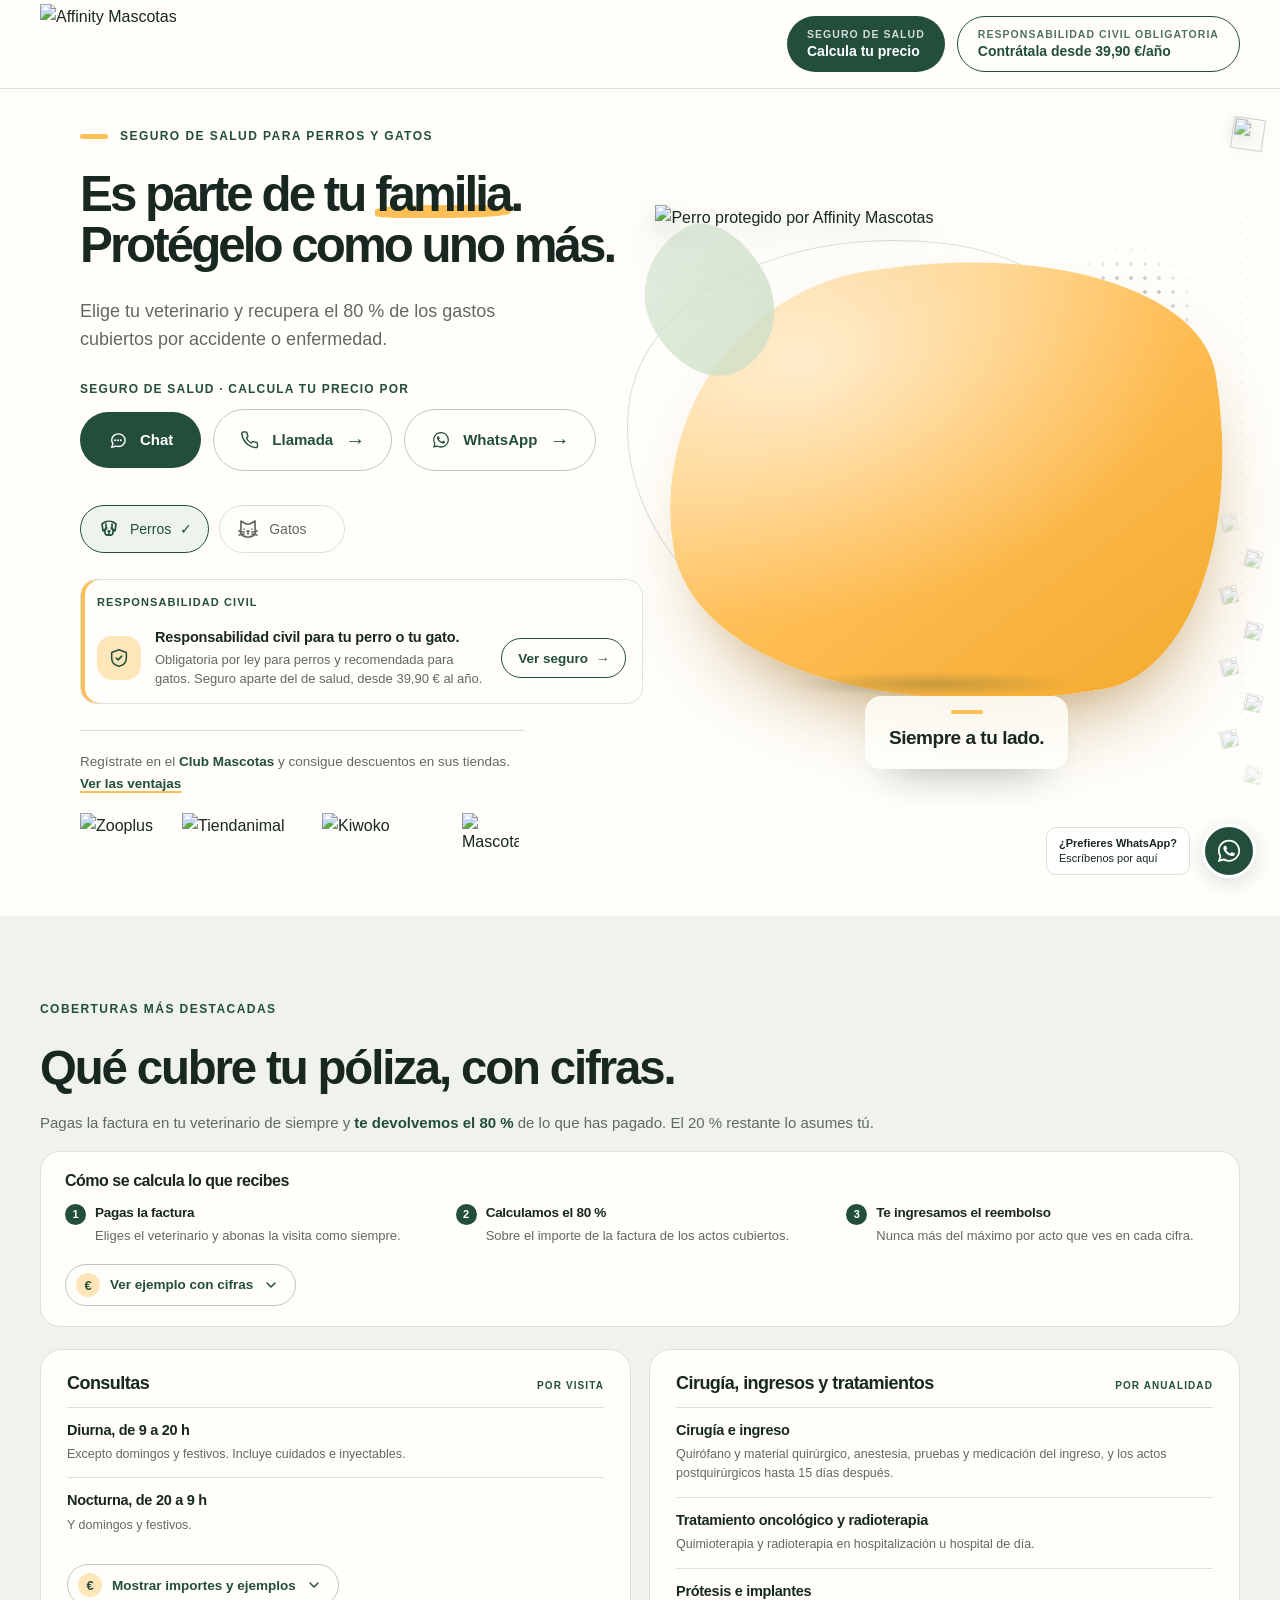
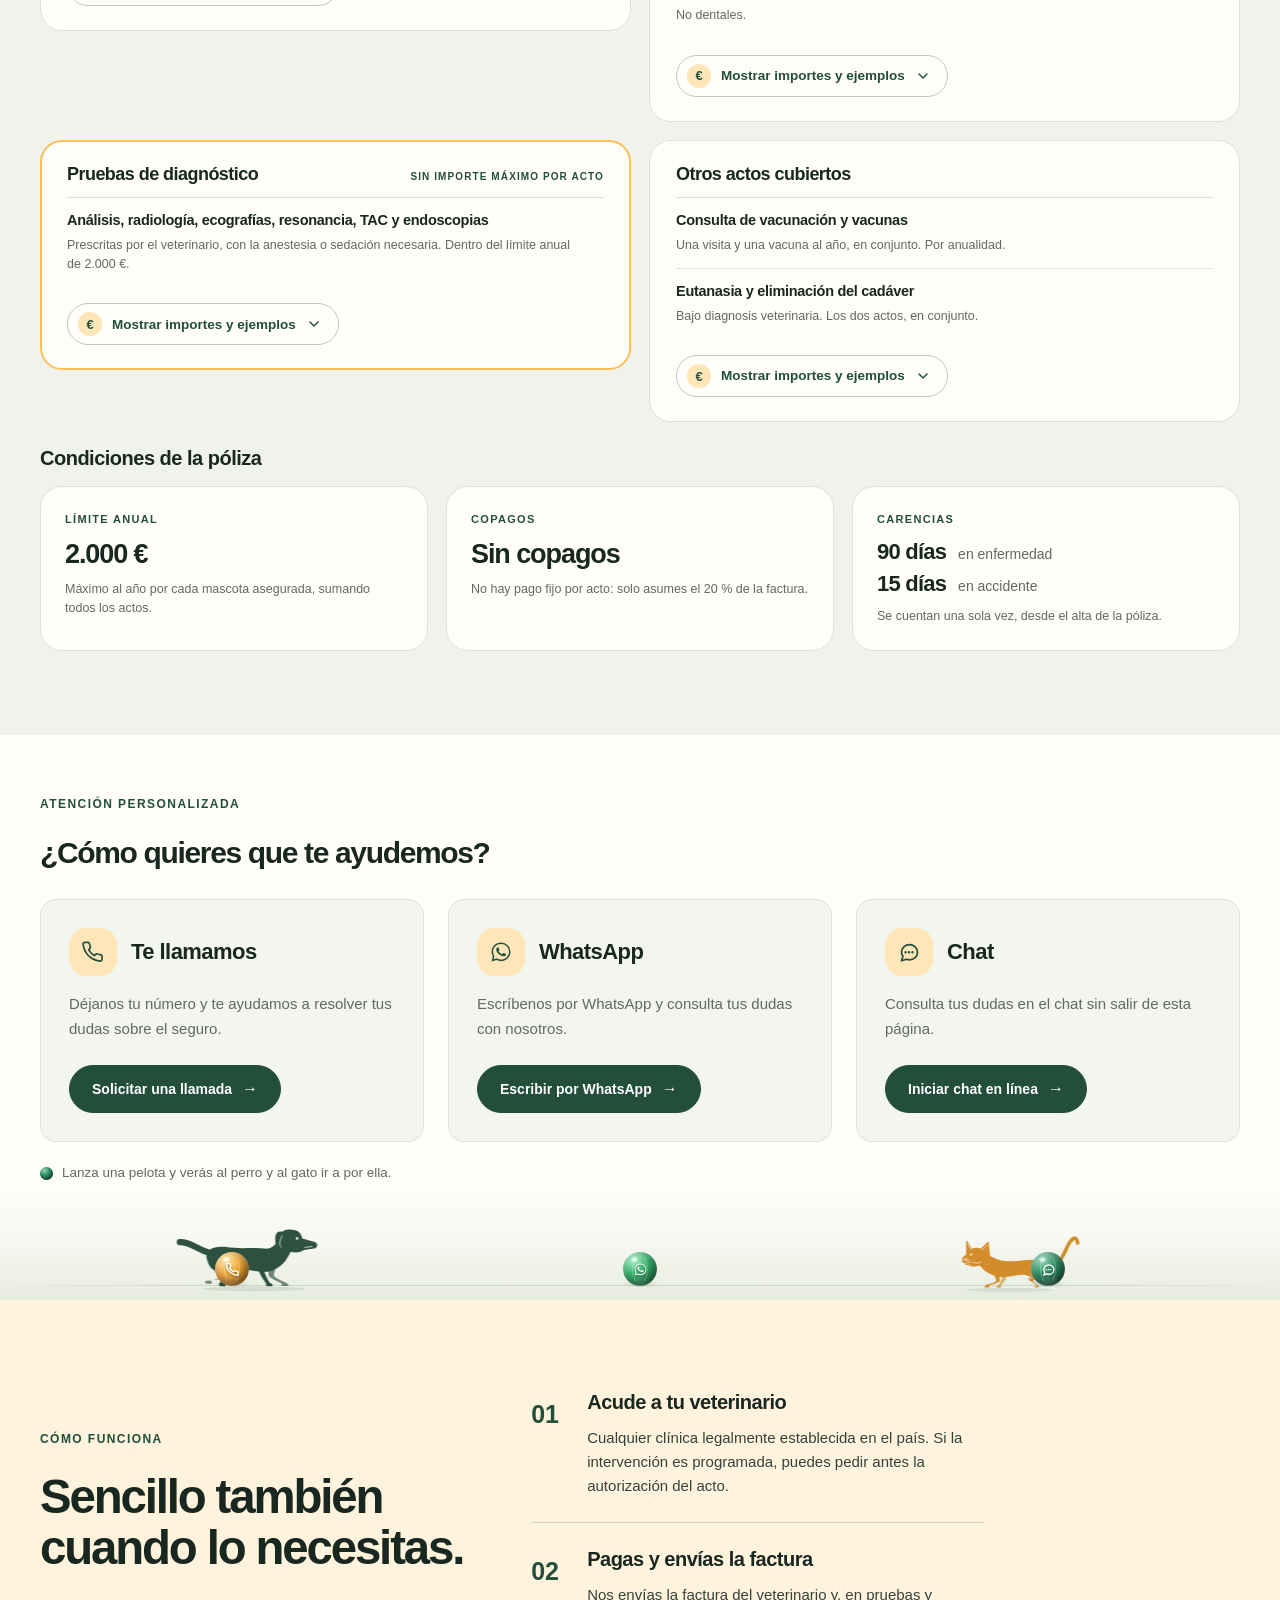
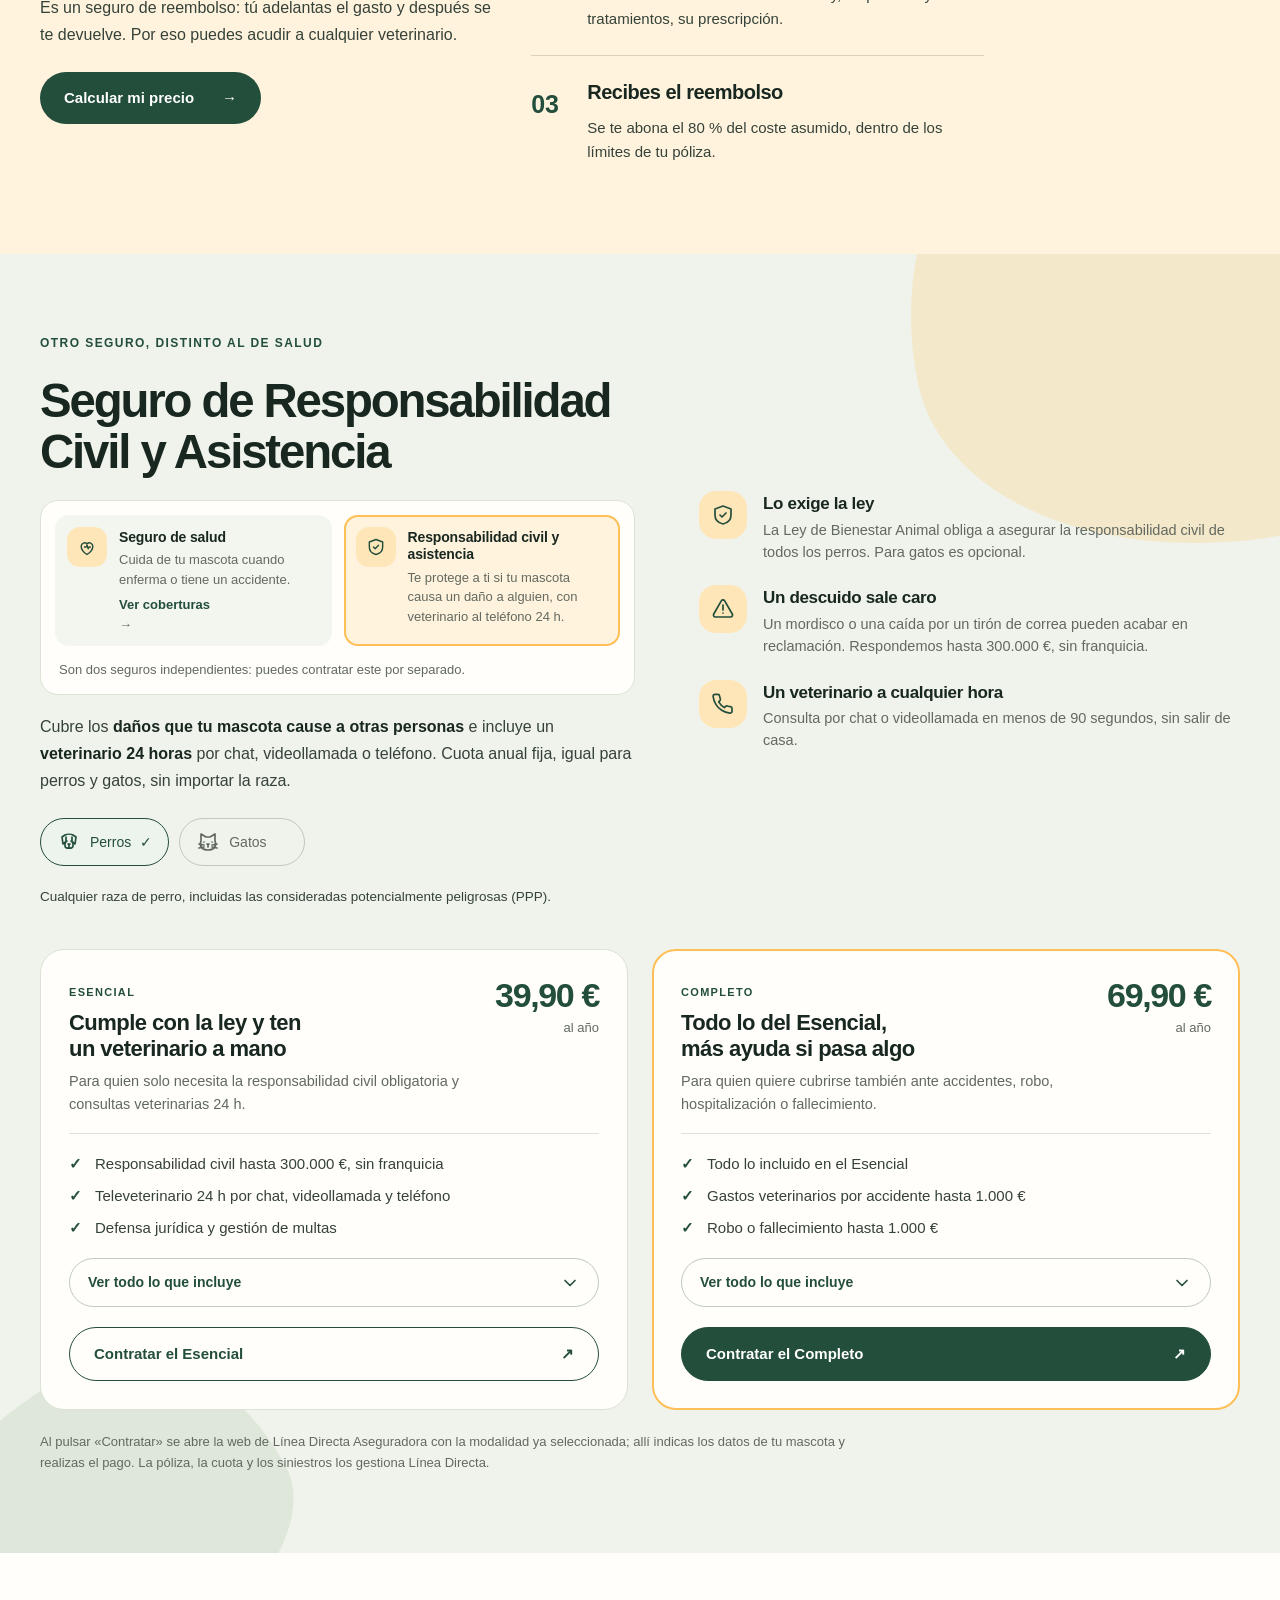
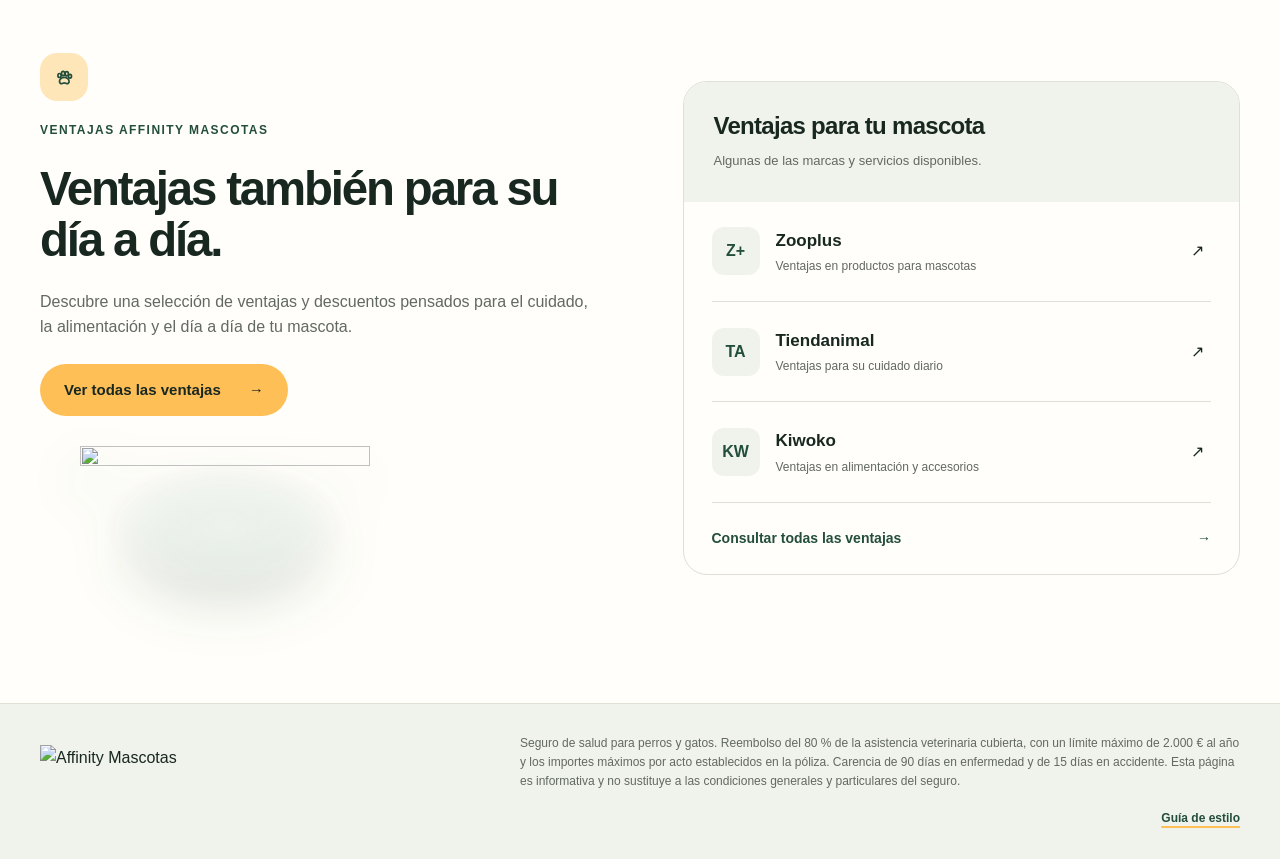
==== commit 4e832395: "Hide the reimbursement example behind the amounts toggle Co-Authored-By: Claude Opus 5 <noreply@anth" ====
--- a/index.html
+++ b/index.html
@@ -152,14 +152,18 @@
 
     <p class="limits-intro">Pagas la factura en tu veterinario de siempre y <strong>te devolvemos el 80 %</strong> de lo que has pagado. El 20 % restante lo asumes tú.</p>
 
-    <div class="reimbursement">
+    <div class="reimbursement" id="reimbursement" data-amounts="hidden">
       <h3>Cómo se calcula lo que recibes</h3>
       <ol class="reimbursement-steps">
         <li><strong>Pagas la factura</strong>Eliges el veterinario y abonas la visita como siempre.</li>
         <li><strong>Calculamos el 80 %</strong>Sobre el importe de la factura de los actos cubiertos.</li>
         <li><strong>Te ingresamos el reembolso</strong>Nunca más del máximo por acto que ves en cada cifra.</li>
       </ol>
-      <p class="reimbursement-example">Ejemplo: una consulta diurna de <strong>35 €</strong>. El 80 % son <strong>28 €</strong>, por debajo del máximo de 30 €, así que recibes <strong>28 €</strong> y pagas <strong>7 €</strong>. Si esa consulta costara 50 €, el 80 % serían 40 €, pero el máximo es 30 €: recibirías <strong>30 €</strong> y pagarías <strong>20 €</strong>.</p>
+      <button type="button" class="group-amounts" aria-expanded="false" aria-controls="reimbursement">
+        <span data-amounts-off>Ver ejemplo con cifras</span><span data-amounts-on hidden>Ocultar ejemplo</span>
+        <svg viewBox="0 0 24 24" aria-hidden="true" focusable="false"><path d="m6 9 6 6 6-6"/></svg>
+      </button>
+      <p class="reimbursement-example" id="reimbursement-example">Ejemplo: una consulta diurna de <strong>35 €</strong>. El 80 % son <strong>28 €</strong>, por debajo del máximo de 30 €, así que recibes <strong>28 €</strong> y pagas <strong>7 €</strong>. Si esa consulta costara 50 €, el 80 % serían 40 €, pero el máximo es 30 €: recibirías <strong>30 €</strong> y pagarías <strong>20 €</strong>.</p>
     </div>
 
     <div class="coverage-groups">
--- a/assets/css/site.css
+++ b/assets/css/site.css
@@ -510,8 +510,18 @@
 .coverage-head{max-width:760px;margin-bottom:18px}
 /* Botón «Mostrar importes» en cada tarjeta: por defecto solo se ven los actos; al pulsarlo aparecen las cifras y ejemplos de esa tarjeta. */
 .coverage-group[data-amounts=hidden] .limit dd{display:none}
+.reimbursement[data-amounts=hidden] .reimbursement-example{display:none}
+.reimbursement[data-amounts=visible] .reimbursement-example{animation:limit-in .45s cubic-bezier(.22,.9,.3,1) backwards}
+.reimbursement .group-amounts{margin-top:18px}
+.reimbursement.is-clickable{cursor:pointer}
+.reimbursement.is-clickable:hover{border-color:var(--hairline-strong);box-shadow:0 6px 20px rgba(24,39,32,.06)}
+.reimbursement.is-clickable:hover .group-amounts{border-color:var(--brand);background:var(--brand-soft)}
 .coverage-group[data-amounts=hidden] .limit{padding:13px 0}
 .coverage-group[data-amounts=visible] .limit dd{animation:limit-in .45s cubic-bezier(.22,.9,.3,1) backwards}
+.coverage-group.is-clickable{cursor:pointer;transition:border-color .2s,box-shadow .2s}
+.coverage-group.is-clickable:hover{border-color:var(--hairline-strong);box-shadow:0 6px 20px rgba(24,39,32,.06)}
+.coverage-group.is-clickable:hover .group-amounts{border-color:var(--brand);background:var(--brand-soft)}
+.coverage-group.is-highlight.is-clickable:hover{border-color:var(--accent)}
 .group-amounts{display:inline-flex;align-items:center;gap:10px;width:auto;margin-top:16px;min-height:42px;padding:8px 16px 8px 10px;border:1px solid var(--hairline-strong);border-radius:100px;background:var(--paper);color:var(--brand);font-weight:700;font-size:13.5px;transition:border-color .2s,background .2s}
 .group-amounts:hover{border-color:var(--brand);background:var(--brand-soft)}
 .group-amounts:before{content:'€';display:inline-grid;place-items:center;width:24px;height:24px;border-radius:50%;background:#ffe6b9;color:var(--brand);font-size:13px;line-height:1;flex-shrink:0}
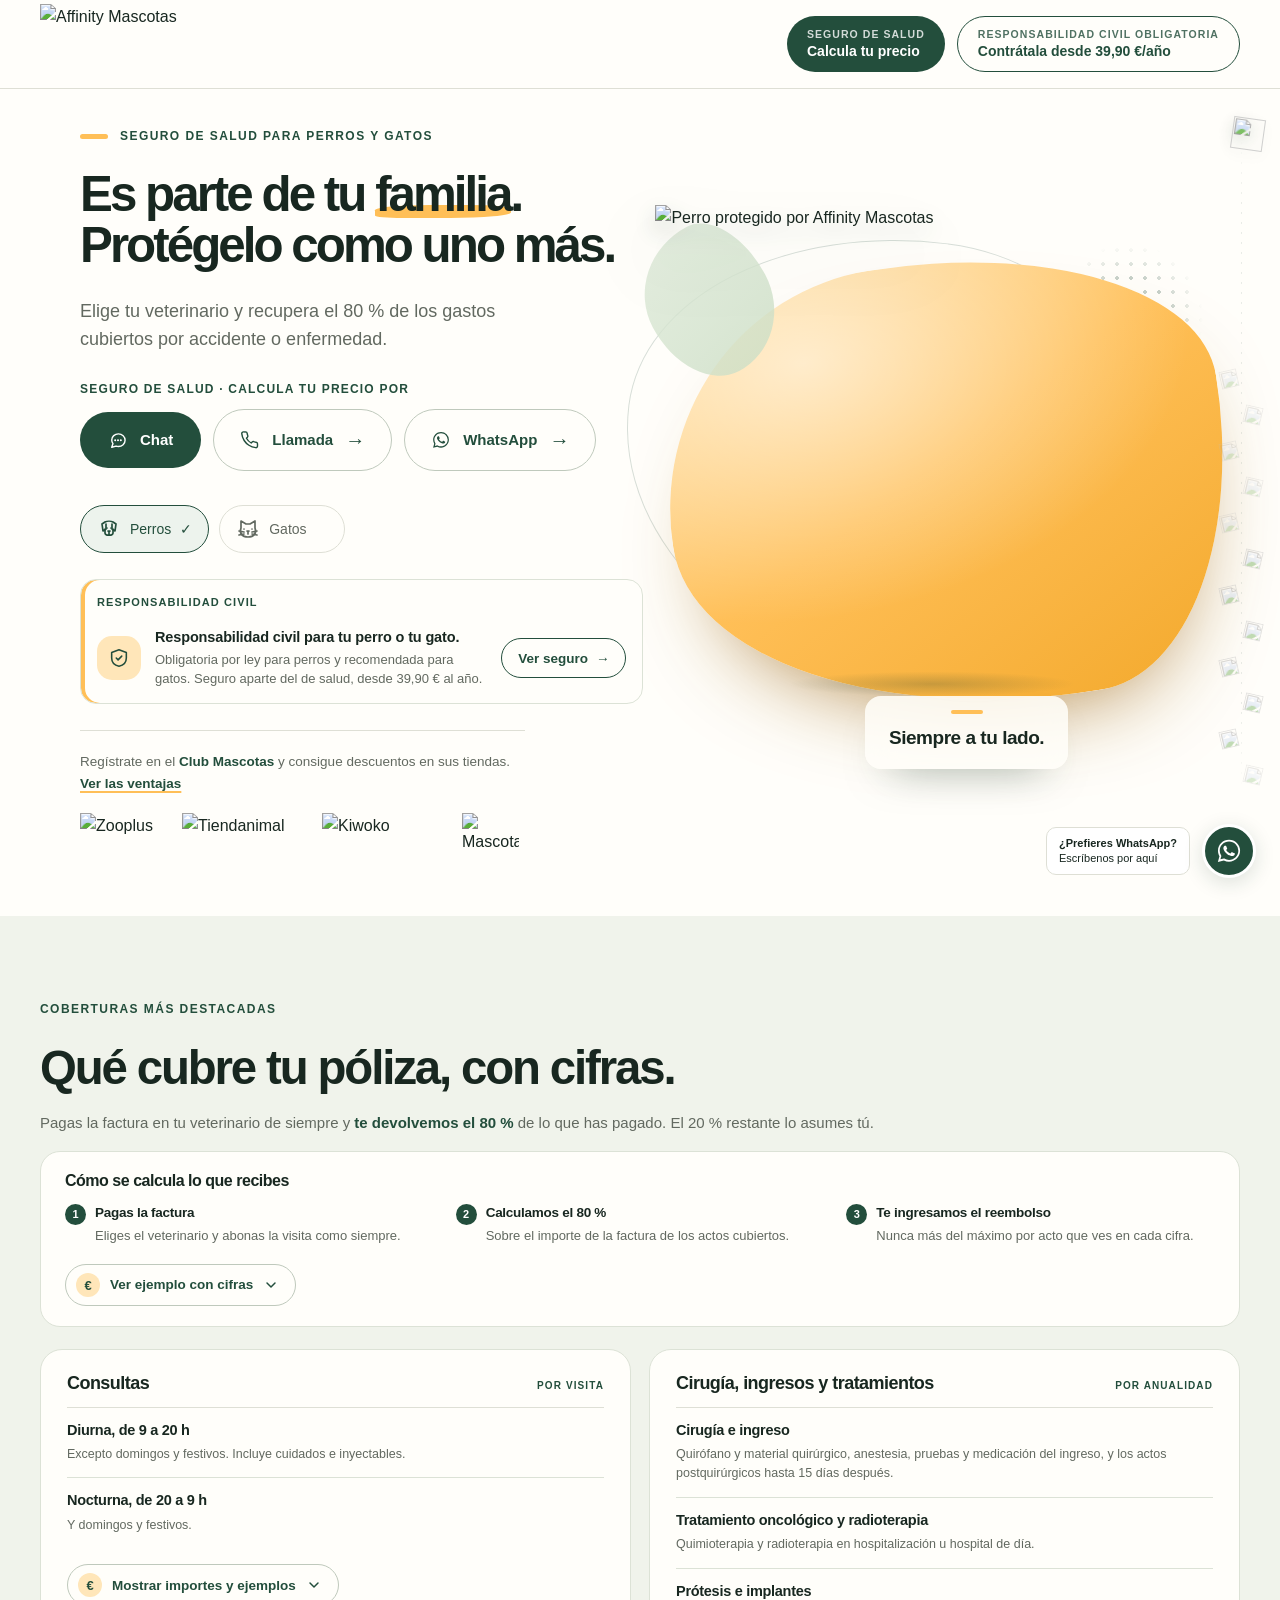
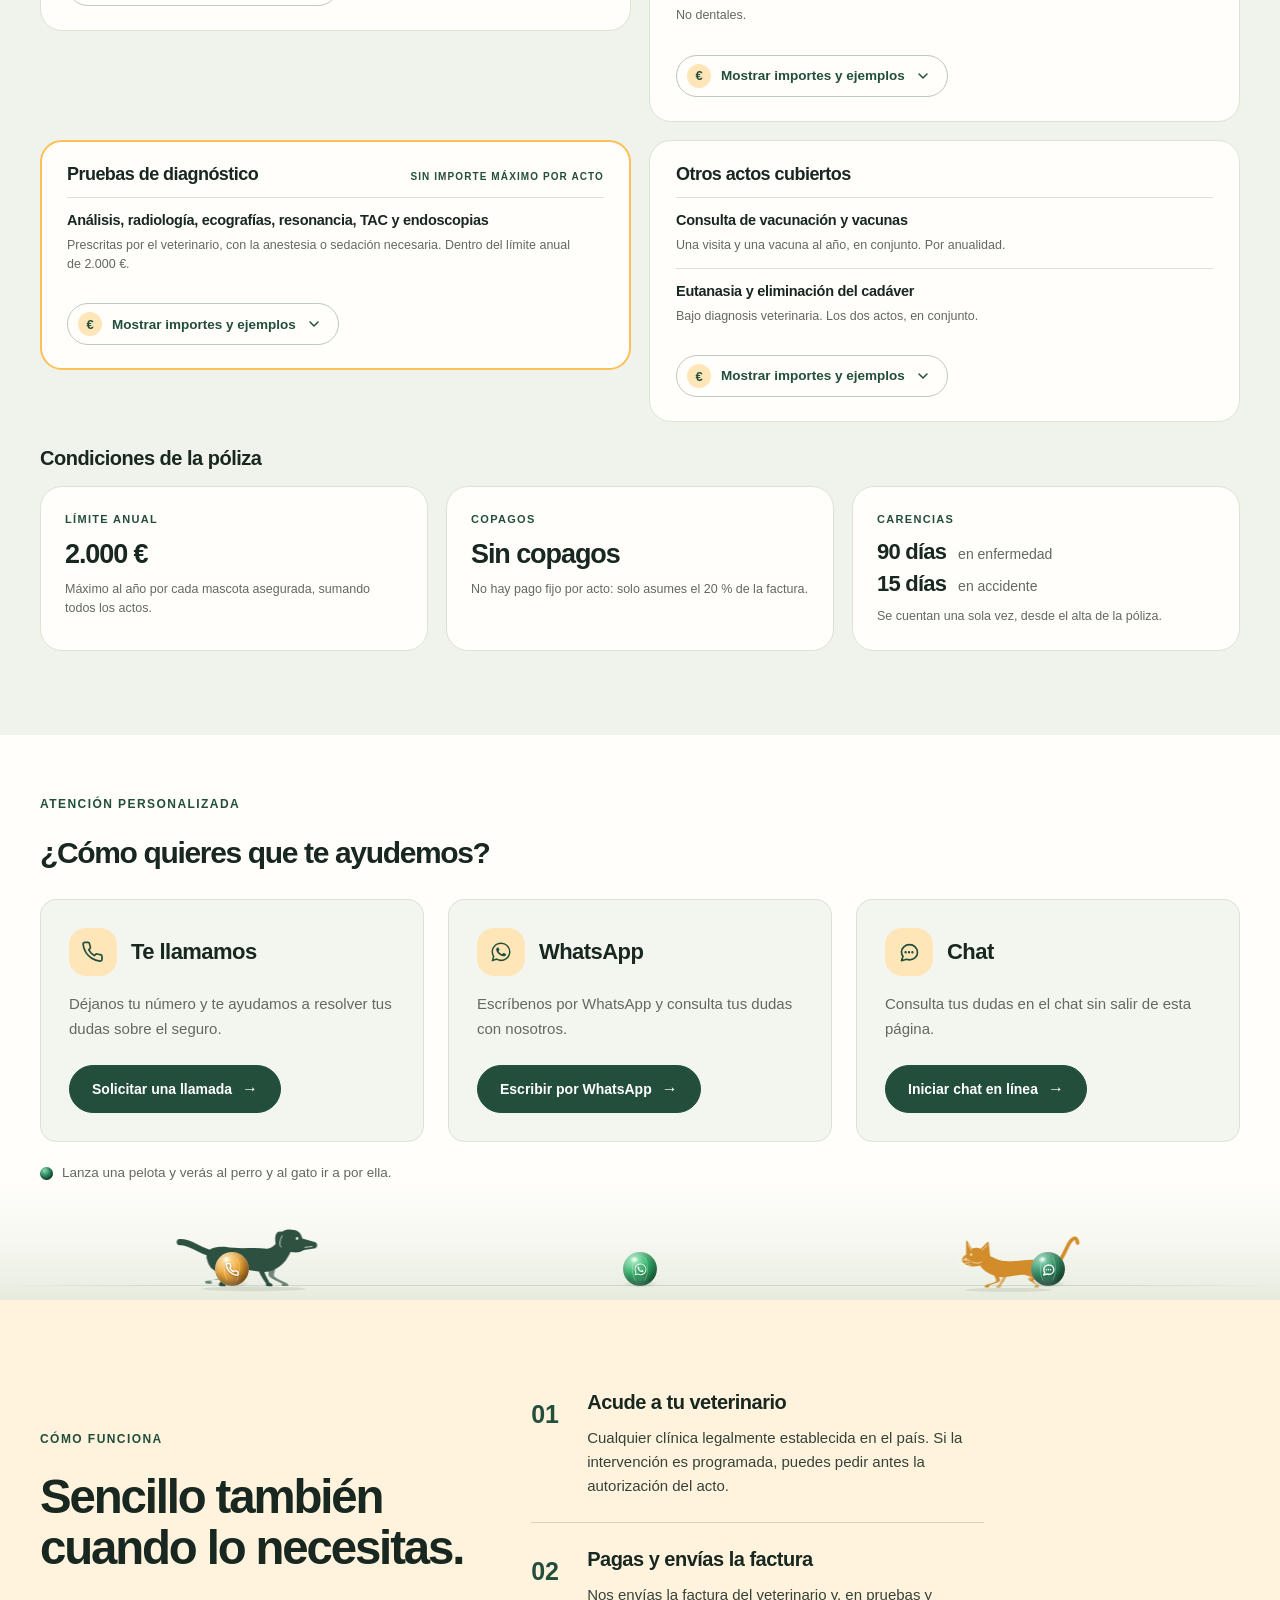
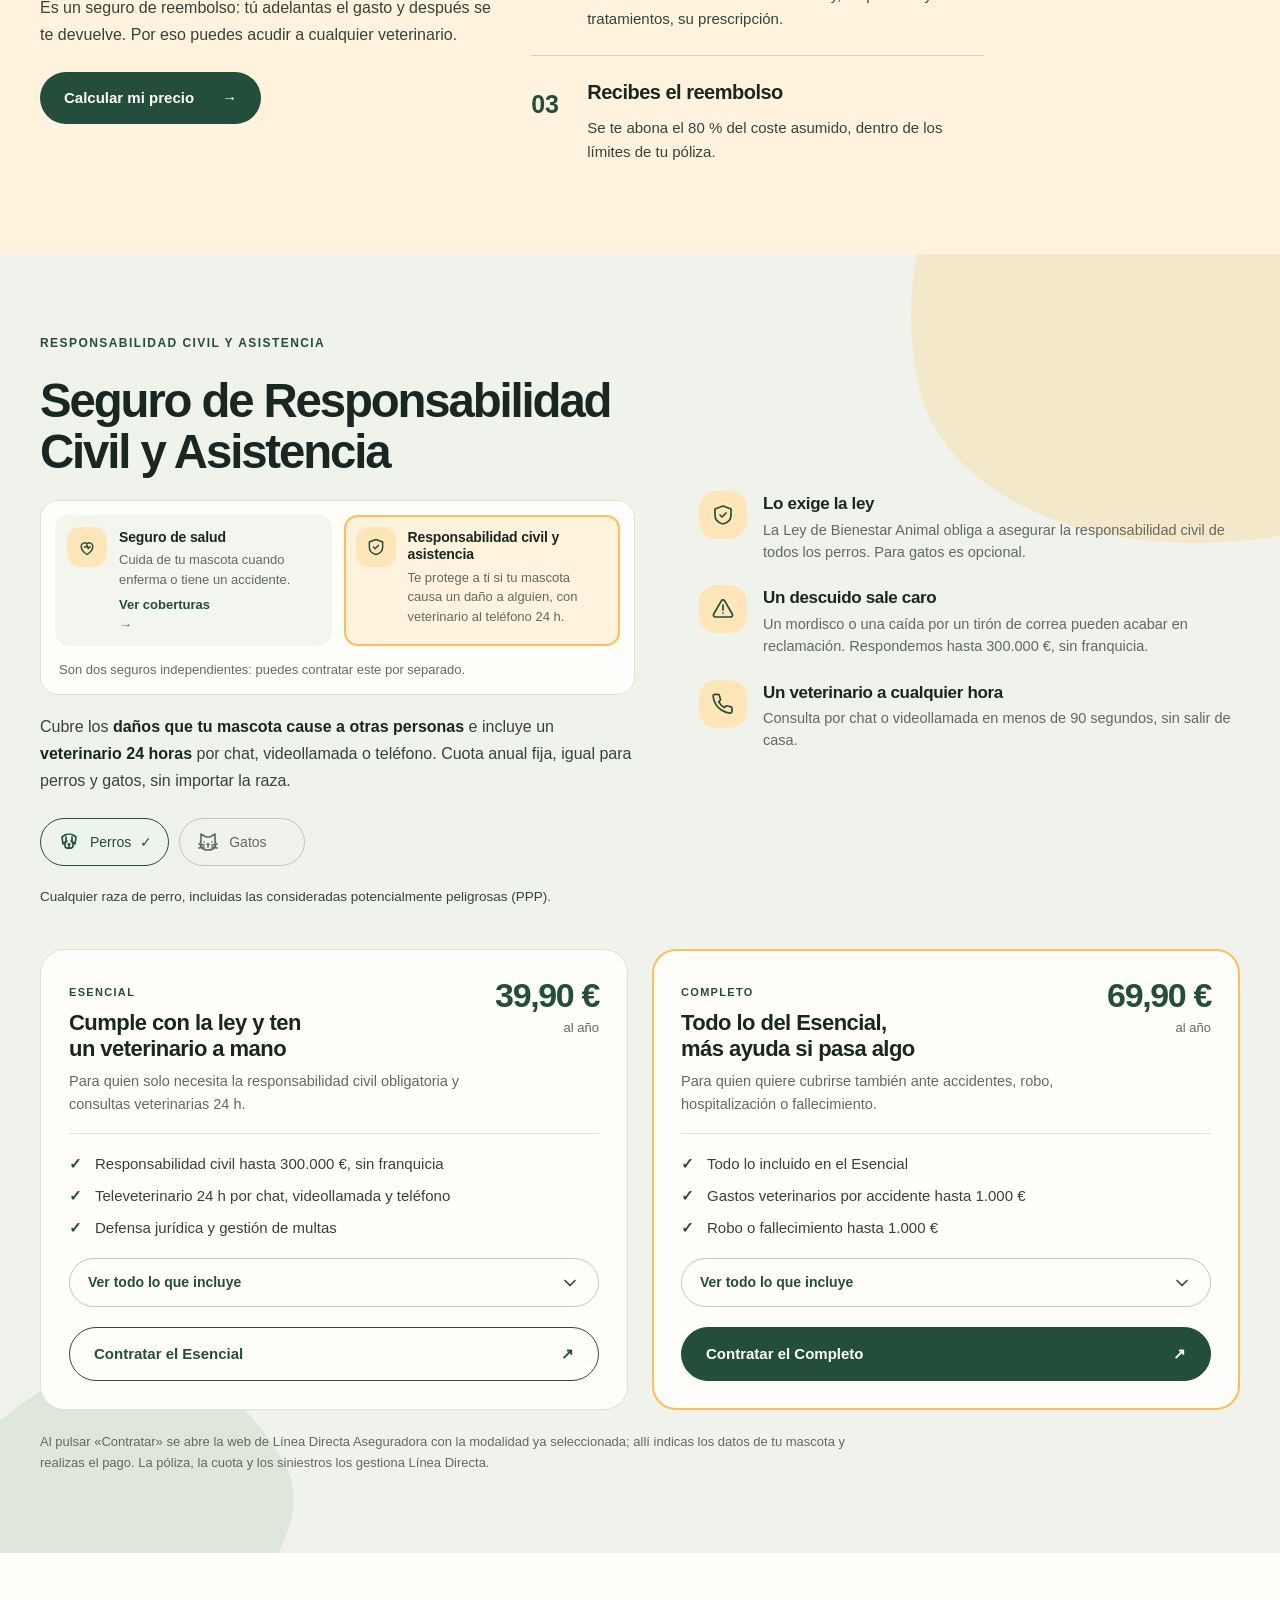
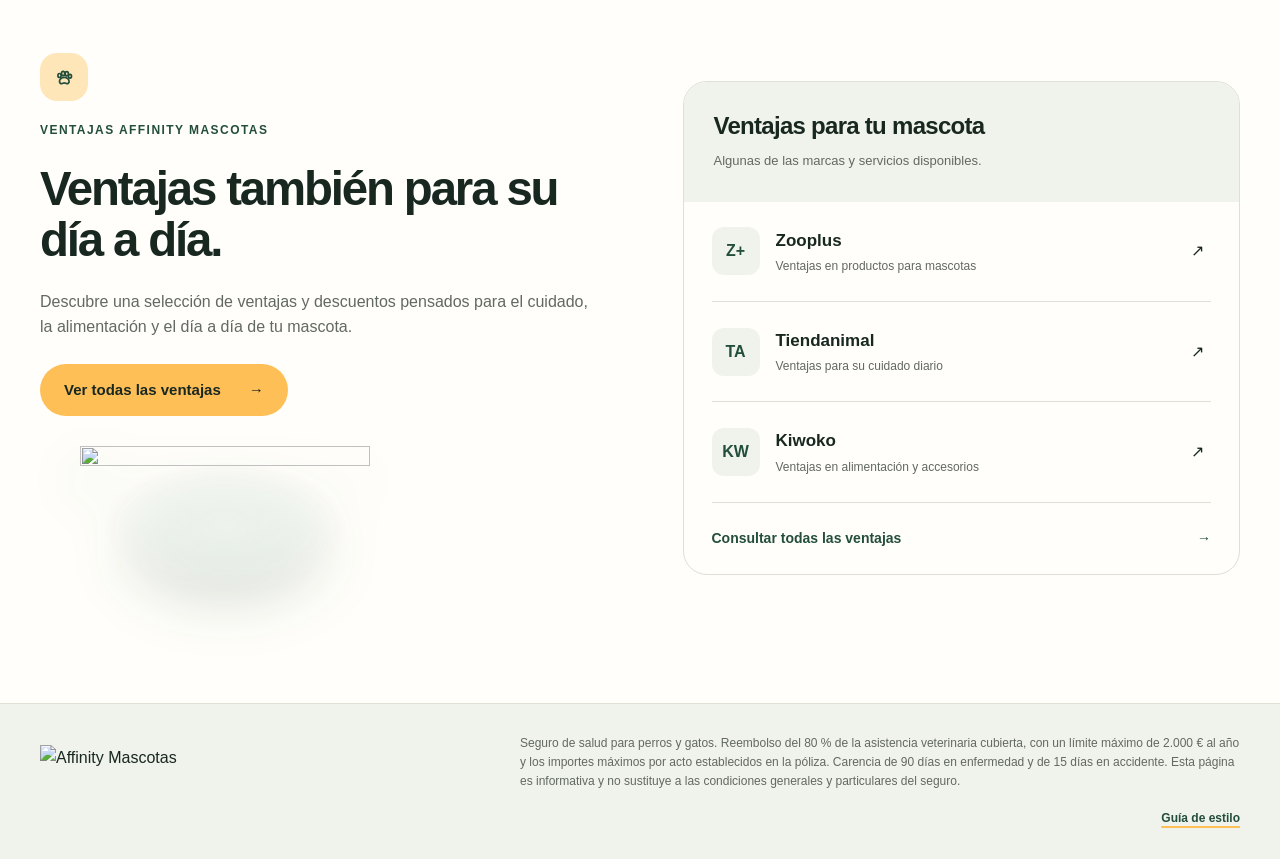
==== commit 4cfb00fd: "Rename the liability section kicker Co-Authored-By: Claude Opus 5 <noreply@anthropic.com>" ====
--- a/index.html
+++ b/index.html
@@ -347,7 +347,7 @@
 
     <div class="pricing-intro">
       <div class="pricing-heading">
-        <div class="kicker">Otro seguro, distinto al de salud</div>
+        <div class="kicker">Responsabilidad civil y asistencia</div>
         <h2 id="pricing-heading">Seguro de Responsabilidad Civil y Asistencia</h2>
         <div class="pricing-distinct" role="group" aria-label="Diferencia entre los dos seguros">
           <a class="distinct-item is-link" href="#coberturas">
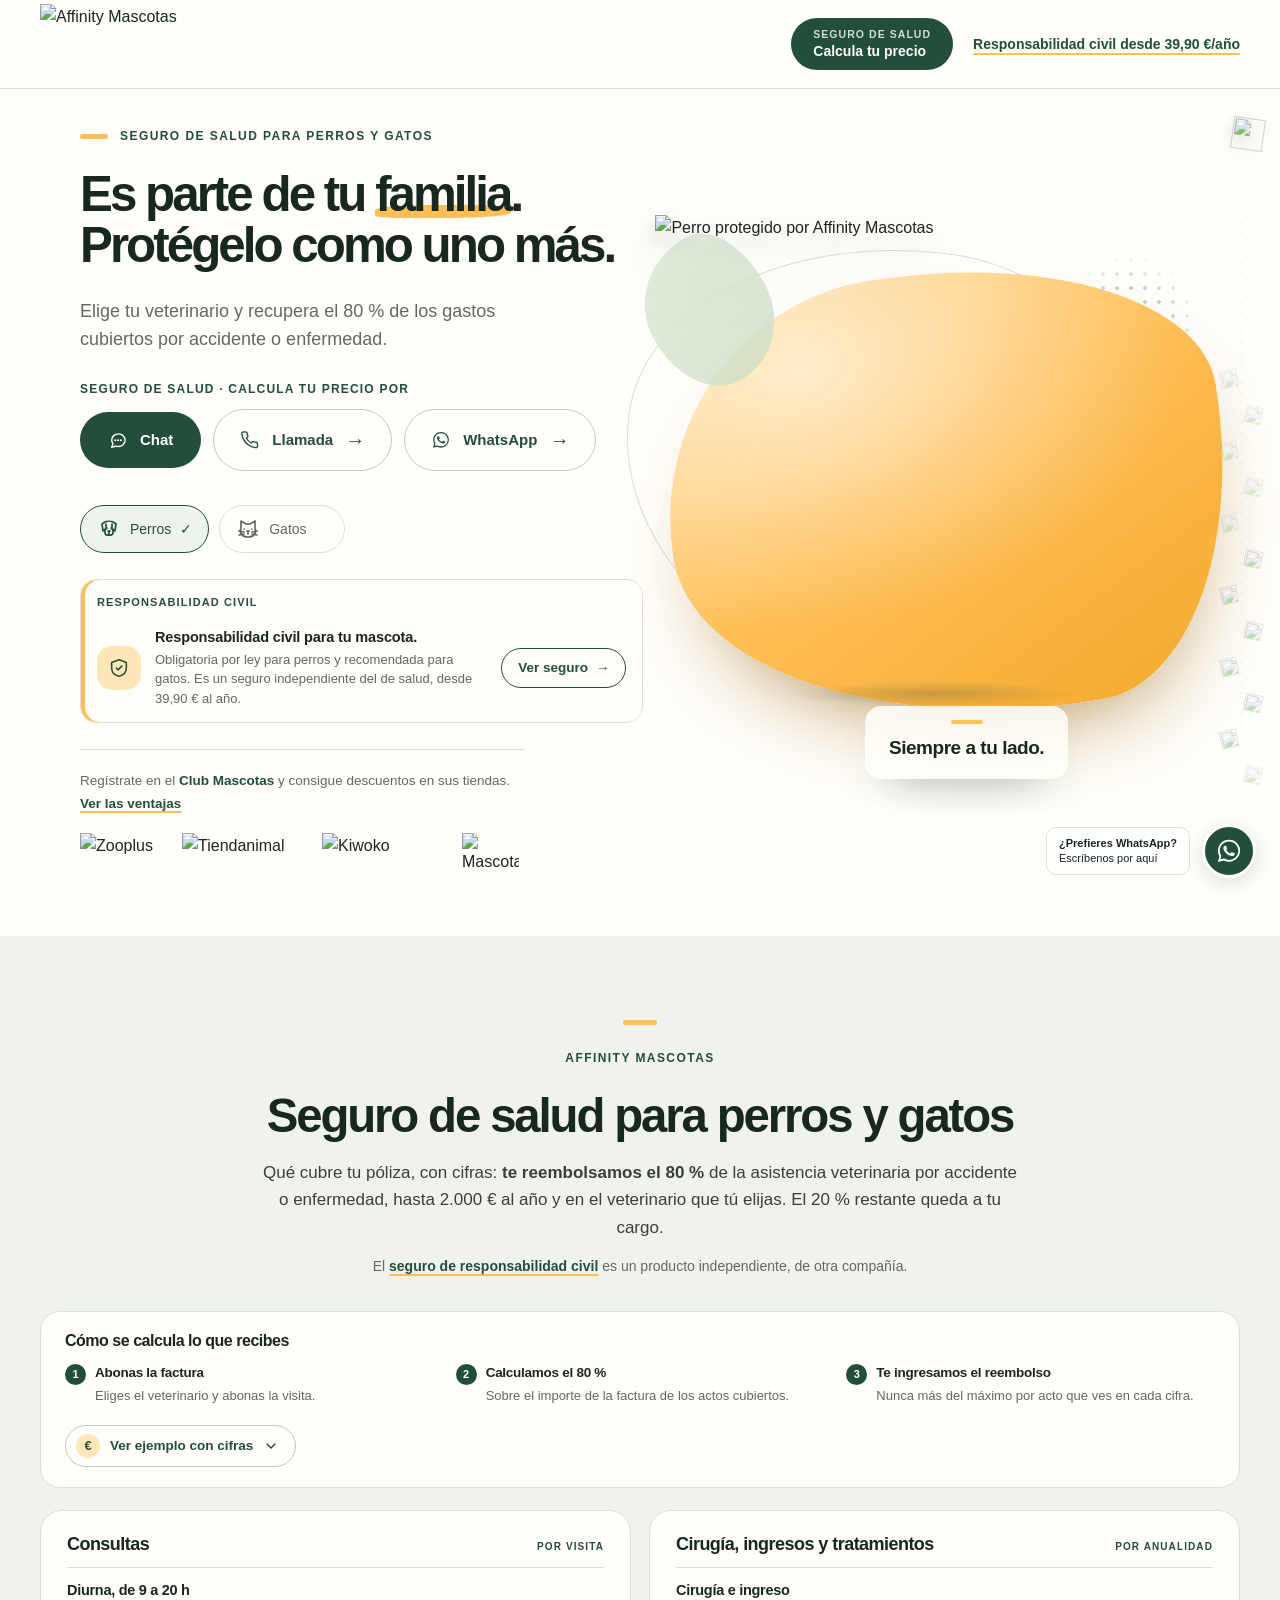
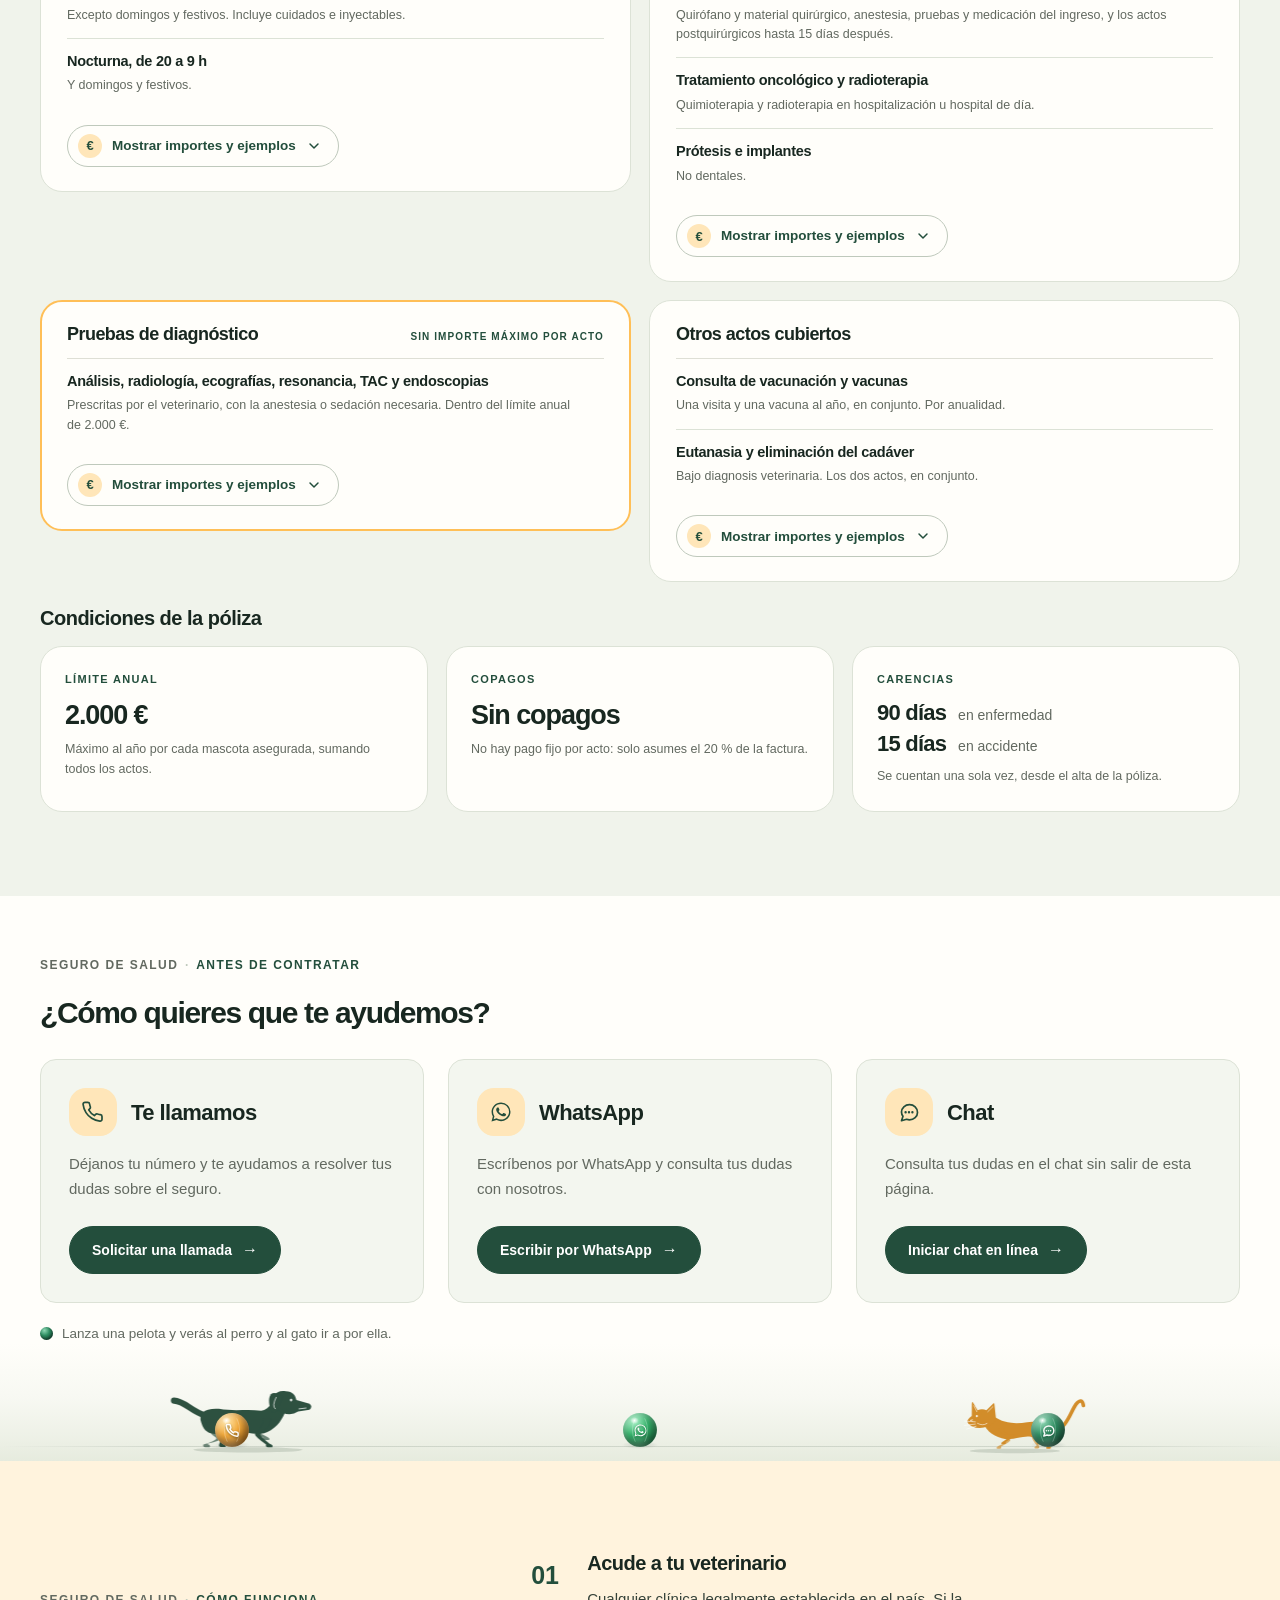
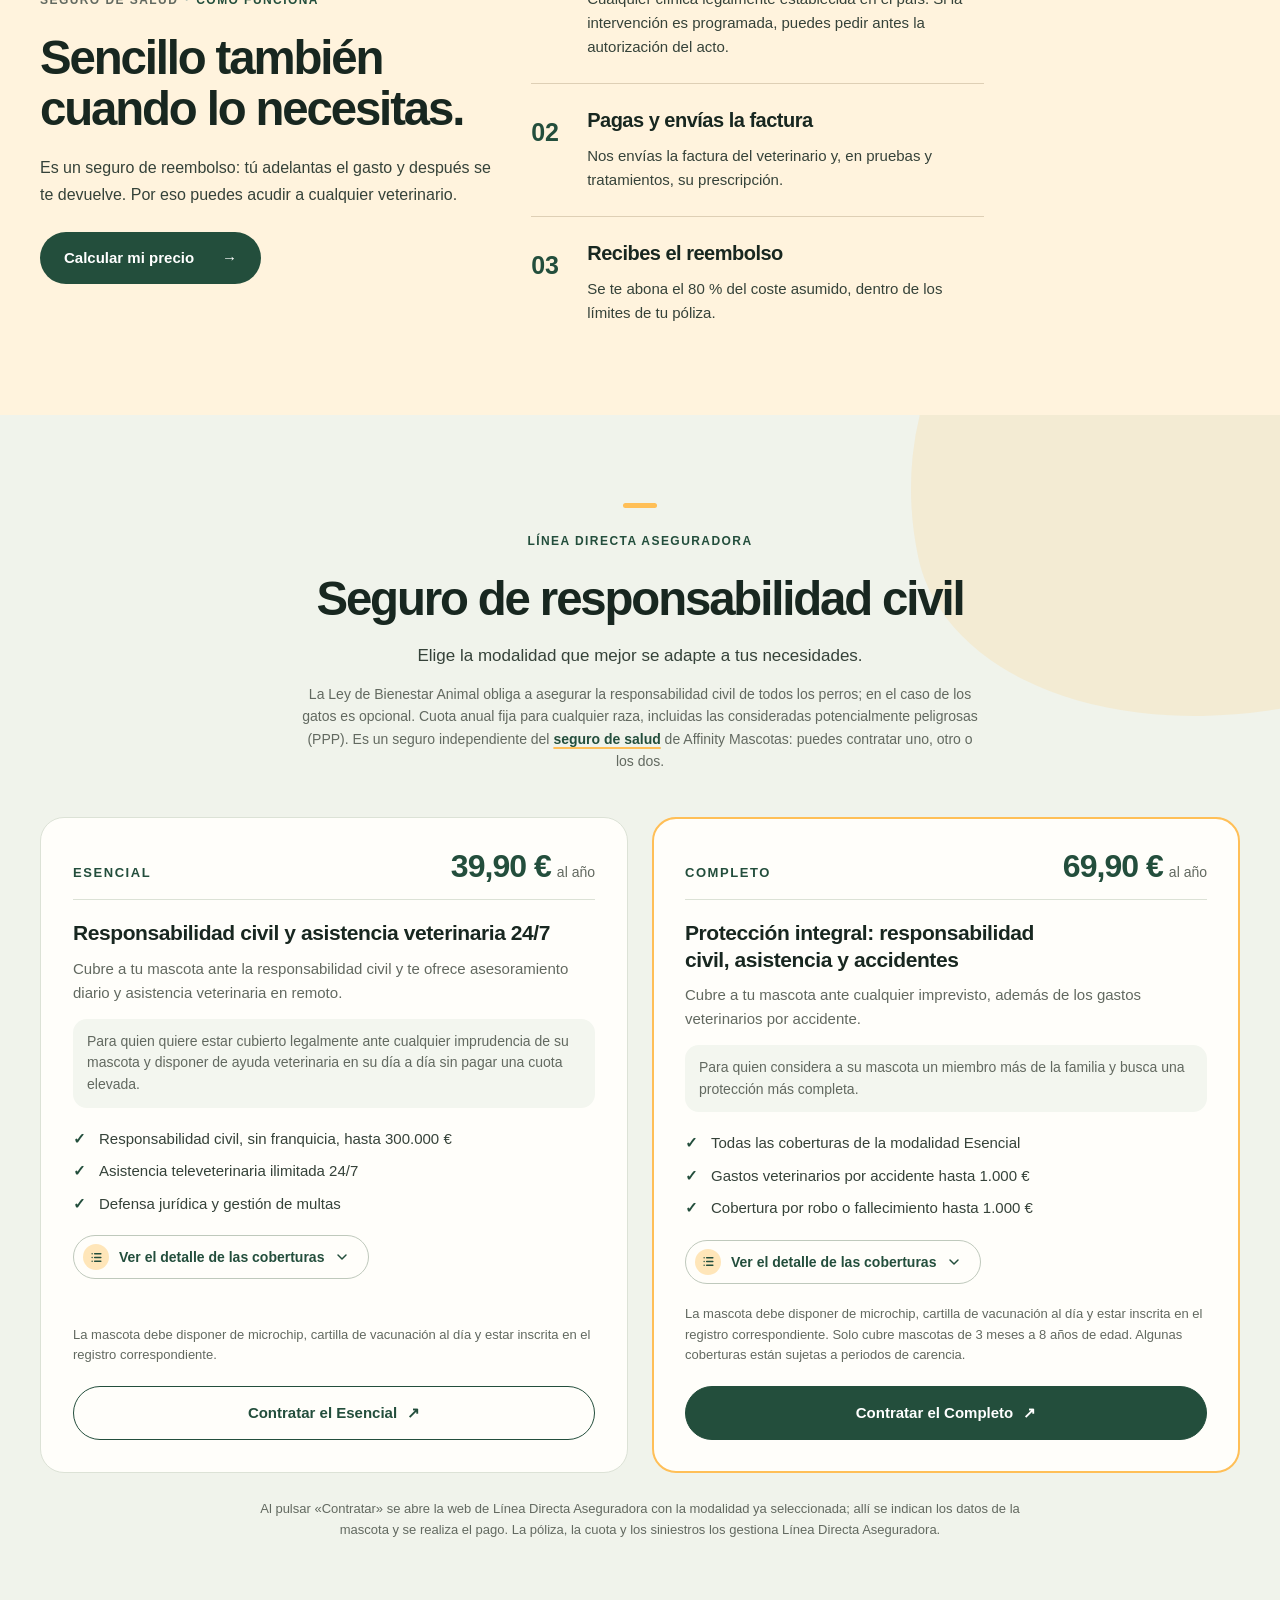
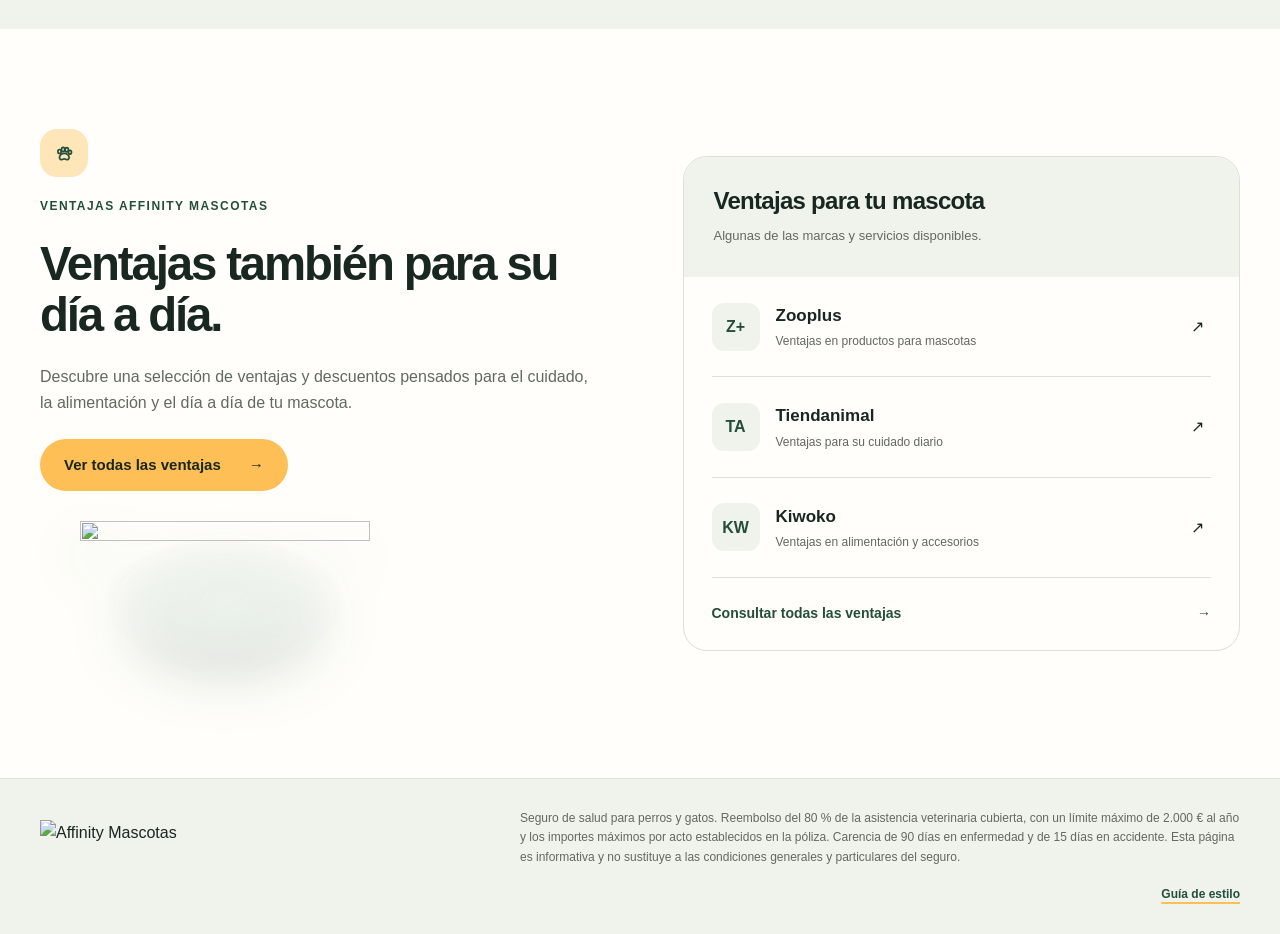
==== commit 0c207b2a: "Rework the liability section around the two customer profiles Rewrite the liability copy for a pre-c" ====
--- a/index.html
+++ b/index.html
@@ -73,10 +73,7 @@
         <span class="header-cta-label">Seguro de salud</span>
         <span class="header-cta-text">Calcula tu precio</span>
       </a>
-      <a class="cta header-cta is-secondary" href="#precios">
-        <span class="header-cta-label">Responsabilidad civil obligatoria</span>
-        <span class="header-cta-text">Contrátala desde 39,90 €/año</span>
-      </a>
+      <a class="header-link" href="#precios">Responsabilidad civil desde 39,90 €/año</a>
     </nav>
   </div>
 </header>
@@ -119,8 +116,8 @@
         <p class="hero-actions-label hero-rc-label">Responsabilidad civil</p>
         <span class="hero-rc-icon" aria-hidden="true"><svg class="ui-icon" viewBox="0 0 24 24" focusable="false"><path d="M12 3 4 6v6c0 5 3.5 8 8 9 4.5-1 8-4 8-9V6l-8-3Z"/><path d="m9 12 2 2 4-4"/></svg></span>
         <div class="hero-rc-copy">
-          <strong id="hero-rc-title">Responsabilidad civil para tu perro o tu gato.</strong>
-          <span>Obligatoria por ley para perros y recomendada para gatos. Seguro aparte del de salud, desde 39,90 € al año.</span>
+          <strong id="hero-rc-title">Responsabilidad civil para tu mascota.</strong>
+          <span>Obligatoria por ley para perros y recomendada para gatos. Es un seguro independiente del de salud, desde 39,90 € al año.</span>
         </div>
         <a class="hero-rc-link" href="#precios">Ver seguro <span aria-hidden="true">→</span></a>
       </aside>
@@ -143,19 +140,22 @@
   </div>
 </section>
 
+<!-- Bloque de producto: coberturas, ayuda y «Cómo funciona» son del seguro de salud.
+     La cabecera de Coberturas hace de apertura del bloque, con la misma firma que la de RC. -->
+<section class="product" id="seguro-salud" aria-labelledby="health-heading">
 <section class="coverage" id="coberturas">
   <div class="container">
-    <div class="coverage-head">
-      <div class="kicker">Coberturas más destacadas</div>
-      <h2>Qué cubre tu póliza, con cifras.</h2>
-    </div>
-
-    <p class="limits-intro">Pagas la factura en tu veterinario de siempre y <strong>te devolvemos el 80 %</strong> de lo que has pagado. El 20 % restante lo asumes tú.</p>
+    <div class="coverage-head product-heading">
+      <div class="kicker">Affinity Mascotas</div>
+      <h2 id="health-heading">Seguro de salud para perros y gatos</h2>
+      <p class="section-lead">Qué cubre tu póliza, con cifras: <strong>te reembolsamos el 80 %</strong> de la asistencia veterinaria por accidente o enfermedad, hasta 2.000 € al año y en el veterinario que tú elijas. El 20 % restante queda a tu cargo.</p>
+      <p class="section-note">El <a href="#precios">seguro de responsabilidad civil</a> es un producto independiente, de otra compañía.</p>
+    </div>
 
     <div class="reimbursement" id="reimbursement" data-amounts="hidden">
       <h3>Cómo se calcula lo que recibes</h3>
       <ol class="reimbursement-steps">
-        <li><strong>Pagas la factura</strong>Eliges el veterinario y abonas la visita como siempre.</li>
+        <li><strong>Abonas la factura</strong>Eliges el veterinario y abonas la visita.</li>
         <li><strong>Calculamos el 80 %</strong>Sobre el importe de la factura de los actos cubiertos.</li>
         <li><strong>Te ingresamos el reembolso</strong>Nunca más del máximo por acto que ves en cada cifra.</li>
       </ol>
@@ -266,7 +266,7 @@
   </div>
 </section>
 
-<section class="help-section" id="ayuda" aria-labelledby="contact-heading"><div class="container"><div class="contact-heading"><h2 id="contact-heading">¿Cómo quieres que te ayudemos?</h2></div><div class="contact-grid"><article class="contact-card"><div class="contact-card-top"><span class="contact-icon"><svg class="ui-icon" viewBox="0 0 24 24" aria-hidden="true" focusable="false"><path d="M21 16.6v2.7a1.9 1.9 0 0 1-2.1 1.9 18.7 18.7 0 0 1-8.2-2.9 18.4 18.4 0 0 1-5.7-5.7A18.7 18.7 0 0 1 2.1 4.4 1.9 1.9 0 0 1 4 2.3h2.7a1.9 1.9 0 0 1 1.9 1.7c.1 .9.3 1.8.7 2.7a1.9 1.9 0 0 1-.4 2L7.7 9.9a15.2 15.2 0 0 0 5.7 5.7l1.2-1.2a1.9 1.9 0 0 1 2-.4c.9.3 1.8.6 2.7.7A1.9 1.9 0 0 1 21 16.6Z"/></svg></span><h3>Te llamamos</h3></div><p>Déjanos tu número y te ayudamos a resolver tus dudas sobre el seguro.</p><button type="button" class="contact-action" data-widget-trigger="call" data-contact-dialog="call-dialog" aria-haspopup="dialog">Solicitar una llamada</button></article>
+<section class="help-section" id="ayuda" aria-labelledby="contact-heading"><div class="container"><div class="contact-heading"><div class="kicker"><span class="kicker-product">Seguro de salud</span>Antes de contratar</div><h2 id="contact-heading">¿Cómo quieres que te ayudemos?</h2></div><div class="contact-grid"><article class="contact-card"><div class="contact-card-top"><span class="contact-icon"><svg class="ui-icon" viewBox="0 0 24 24" aria-hidden="true" focusable="false"><path d="M21 16.6v2.7a1.9 1.9 0 0 1-2.1 1.9 18.7 18.7 0 0 1-8.2-2.9 18.4 18.4 0 0 1-5.7-5.7A18.7 18.7 0 0 1 2.1 4.4 1.9 1.9 0 0 1 4 2.3h2.7a1.9 1.9 0 0 1 1.9 1.7c.1 .9.3 1.8.7 2.7a1.9 1.9 0 0 1-.4 2L7.7 9.9a15.2 15.2 0 0 0 5.7 5.7l1.2-1.2a1.9 1.9 0 0 1 2-.4c.9.3 1.8.6 2.7.7A1.9 1.9 0 0 1 21 16.6Z"/></svg></span><h3>Te llamamos</h3></div><p>Déjanos tu número y te ayudamos a resolver tus dudas sobre el seguro.</p><button type="button" class="contact-action" data-widget-trigger="call" data-contact-dialog="call-dialog" aria-haspopup="dialog">Solicitar una llamada</button></article>
 <article class="contact-card"><div class="contact-card-top"><span class="contact-icon"><svg class="ui-icon is-solid" viewBox="0 0 32 32" aria-hidden="true" focusable="false"><path d="M16.04 3.2c-6.96 0-12.62 5.6-12.62 12.5 0 2.2.58 4.35 1.69 6.24L3.3 28.55l6.82-1.78a12.7 12.7 0 0 0 5.91 1.49h.01c6.95 0 12.61-5.6 12.61-12.51A12.55 12.55 0 0 0 16.04 3.2Zm0 22.95h-.01a10.6 10.6 0 0 1-5.4-1.47l-.39-.23-4.05 1.06 1.08-3.93-.25-.4a10.36 10.36 0 0 1-1.63-5.48c0-5.76 4.78-10.45 10.66-10.45 2.85 0 5.53 1.1 7.54 3.08a10.3 10.3 0 0 1 3.12 7.4c0 5.75-4.79 10.42-10.67 10.42Zm5.85-7.81c-.32-.16-1.9-.92-2.2-1.03-.29-.1-.5-.16-.71.16-.21.31-.82 1.02-1.01 1.23-.18.21-.37.23-.69.08-.32-.16-1.35-.49-2.57-1.56-.95-.83-1.59-1.87-1.78-2.18-.18-.31-.02-.48.14-.64.14-.14.32-.36.48-.54.16-.18.21-.31.32-.52.1-.21.05-.39-.03-.54-.08-.16-.71-1.7-.98-2.33-.26-.62-.52-.53-.71-.54l-.61-.01c-.21 0-.56.08-.85.39-.29.31-1.12 1.07-1.12 2.62 0 1.54 1.15 3.03 1.31 3.24.16.21 2.27 3.4 5.5 4.77.77.33 1.37.52 1.84.67.77.24 1.47.21 2.02.13.62-.09 1.9-.76 2.17-1.49.27-.73.27-1.36.19-1.49-.08-.13-.29-.21-.61-.36Z"/></svg></span><h3>WhatsApp</h3></div><p>Escríbenos por WhatsApp y consulta tus dudas con nosotros.</p><button type="button" class="contact-action" data-widget-trigger="whatsapp" data-contact-dialog="contact-dialog" aria-haspopup="dialog">Escribir por WhatsApp</button></article>
 <article class="contact-card"><div class="contact-card-top"><span class="contact-icon"><svg class="ui-icon" viewBox="0 0 24 24" aria-hidden="true" focusable="false"><path d="M20.5 12.4c0 4.1-3.6 7.4-8 7.4a9 9 0 0 1-2.9-.5l-5.1 1.4 1.5-4.4a7 7 0 0 1-1.5-4.3c0-4.1 3.6-7.4 8-7.4s8 3.3 8 7.8Z"/><path d="M8.6 12.2h.01M12 12.2h.01M15.4 12.2h.01" stroke-width="2.4"/></svg></span><h3>Chat</h3></div><p>Consulta tus dudas en el chat sin salir de esta página.</p><button type="button" class="contact-action" data-widget-trigger="chat" data-contact-dialog="chat-help-dialog" aria-haspopup="dialog">Iniciar chat en línea</button></article></div>
 <p class="juego-pista">Lanza una pelota y verás al perro y al gato ir a por ella.</p>
@@ -304,7 +304,7 @@
 <section class="how" id="como-funciona">
   <div class="container how-layout">
     <div class="how-copy">
-      <div class="kicker">Cómo funciona</div>
+      <div class="kicker"><span class="kicker-product">Seguro de salud</span>Cómo funciona</div>
       <h2>Sencillo también cuando lo necesitas.</h2>
       <p>
         Es un seguro de reembolso: tú adelantas el gasto y después se te devuelve. Por eso puedes
@@ -342,134 +342,91 @@
   </div>
 </section>
 
+</section><!-- /seguro de salud -->
+
 <section class="pricing" id="precios" aria-labelledby="pricing-heading">
   <div class="container">
 
-    <div class="pricing-intro">
-      <div class="pricing-heading">
-        <div class="kicker">Responsabilidad civil y asistencia</div>
-        <h2 id="pricing-heading">Seguro de Responsabilidad Civil y Asistencia</h2>
-        <div class="pricing-distinct" role="group" aria-label="Diferencia entre los dos seguros">
-          <a class="distinct-item is-link" href="#coberturas">
-            <span class="distinct-icon" aria-hidden="true"><svg class="ui-icon" viewBox="0 0 24 24" focusable="false"><path d="M12 21s-7-4.6-7-10a4 4 0 0 1 7-2.6A4 4 0 0 1 19 11c0 5.4-7 10-7 10Z"/><path d="M9 12h2l1-2 1.5 4 1-2H16"/></svg></span>
-            <div><strong>Seguro de salud</strong><span>Cuida de tu mascota cuando enferma o tiene un accidente.</span><span class="distinct-link">Ver coberturas <span aria-hidden="true">→</span></span></div>
-          </a>
-          <div class="distinct-item is-current">
-            <span class="distinct-icon" aria-hidden="true"><svg class="ui-icon" viewBox="0 0 24 24" focusable="false"><path d="M12 3 4 6v6c0 5 3.5 8 8 9 4.5-1 8-4 8-9V6l-8-3Z"/><path d="m9 12 2 2 4-4"/></svg></span>
-            <div><strong>Responsabilidad civil y asistencia</strong><span>Te protege a ti si tu mascota causa un daño a alguien, con veterinario al teléfono 24 h.</span></div>
-          </div>
-          <p class="distinct-note">Son dos seguros independientes: puedes contratar este por separado.</p>
-        </div>
-        <p>
-          Cubre los <strong>daños que tu mascota cause a otras personas</strong> e incluye un
-          <strong>veterinario 24 horas</strong> por chat, videollamada o teléfono. Cuota anual fija,
-          igual para perros y gatos, sin importar la raza.
-        </p>
-        <fieldset class="pricing-pet-picker">
-          <legend>Tipo de mascota</legend>
-          <div class="pricing-pet-options">
-            <button type="button" class="pricing-pet-option" data-pricing-pet="perro" aria-pressed="true"><svg class="slider-pet-icon" viewBox="0 0 24 24" aria-hidden="true" focusable="false"><path d="M8 5c2-1 6-1 8 0l3 2-1 7-3-2V7M8 5 5 7l1 7 3-2V7"/><path d="M8 12v4c0 3 8 3 8 0v-4M10 11h.01M14 11h.01M11 14h2l-1 1-1-1Zm1 1v2"/></svg><span>Perros</span><span class="selection-mark" aria-hidden="true">✓</span></button>
-            <button type="button" class="pricing-pet-option" data-pricing-pet="gato" aria-pressed="false"><svg class="slider-pet-icon" viewBox="0 0 24 24" aria-hidden="true" focusable="false"><path d="M5 11V4l5 3h4l5-3v7c2 5-1 9-7 9s-9-4-7-9Z"/><path d="M8 12h.01M16 12h.01M11 14h2l-1 1-1-1Zm1 1v2M3 14l5 1M3 18l5-1M21 14l-5 1M21 18l-5-1"/></svg><span>Gatos</span><span class="selection-mark" aria-hidden="true">✓</span></button>
-          </div>
-        </fieldset>
-        <p class="pricing-pet-note" data-pricing-pet-note aria-live="polite">Cualquier raza de perro, incluidas las consideradas potencialmente peligrosas (PPP).</p>
-      </div>
-
-      <ul class="pricing-why">
-        <li>
-          <span class="why-icon" aria-hidden="true"><svg class="ui-icon" viewBox="0 0 24 24" focusable="false"><path d="M12 3 4 6v6c0 5 3.5 8 8 9 4.5-1 8-4 8-9V6l-8-3Z"/><path d="m9 12 2 2 4-4"/></svg></span>
-          <div><strong>Lo exige la ley</strong><span>La Ley de Bienestar Animal obliga a asegurar la responsabilidad civil de todos los perros. Para gatos es opcional.</span></div>
-        </li>
-        <li>
-          <span class="why-icon" aria-hidden="true"><svg class="ui-icon" viewBox="0 0 24 24" focusable="false"><path d="M12 8v5M12 16h.01"/><path d="M10.3 3.9 2.6 17.2A2 2 0 0 0 4.3 20h15.4a2 2 0 0 0 1.7-2.8L13.7 3.9a2 2 0 0 0-3.4 0Z"/></svg></span>
-          <div><strong>Un descuido sale caro</strong><span>Un mordisco o una caída por un tirón de correa pueden acabar en reclamación. Respondemos hasta 300.000 €, sin franquicia.</span></div>
-        </li>
-        <li>
-          <span class="why-icon" aria-hidden="true"><svg class="ui-icon" viewBox="0 0 24 24" focusable="false"><path d="M21 16.6v2.7a1.9 1.9 0 0 1-2.1 1.9 18.7 18.7 0 0 1-8.2-2.9 18.4 18.4 0 0 1-5.7-5.7A18.7 18.7 0 0 1 2.1 4.4 1.9 1.9 0 0 1 4 2.3h2.7a1.9 1.9 0 0 1 1.9 1.7c.1 .9.3 1.8.7 2.7a1.9 1.9 0 0 1-.4 2L7.7 9.9a15.2 15.2 0 0 0 5.7 5.7l1.2-1.2a1.9 1.9 0 0 1 2-.4c.9.3 1.8.6 2.7.7A1.9 1.9 0 0 1 21 16.6Z"/></svg></span>
-          <div><strong>Un veterinario a cualquier hora</strong><span>Consulta por chat o videollamada en menos de 90 segundos, sin salir de casa.</span></div>
-        </li>
-      </ul>
+    <div class="pricing-heading">
+      <div class="kicker">Línea Directa Aseguradora</div>
+      <h2 id="pricing-heading">Seguro de responsabilidad civil</h2>
+      <p class="section-lead">Elige la modalidad que mejor se adapte a tus necesidades.</p>
+      <p class="section-note">La Ley de Bienestar Animal obliga a asegurar la responsabilidad civil de todos los perros; en el caso de los gatos es opcional. Cuota anual fija para cualquier raza, incluidas las consideradas potencialmente peligrosas (PPP). Es un seguro independiente del <a href="#coberturas">seguro de salud</a> de Affinity Mascotas: puedes contratar uno, otro o los dos.</p>
     </div>
 
     <div class="pricing-grid">
       <article class="plan">
         <div class="plan-head">
-          <div>
-            <span class="plan-tag">Esencial</span>
-            <h3>Cumple con la ley y ten un veterinario a mano</h3>
-            <p>Para quien solo necesita la responsabilidad civil obligatoria y consultas veterinarias 24 h.</p>
-          </div>
-          <div class="plan-price">
-            <strong>39,90 €</strong>
-            <span>al año</span>
-          </div>
-        </div>
+          <span class="plan-tag">Esencial</span>
+          <p class="plan-price"><strong>39,90 €</strong><span>al año</span></p>
+        </div>
+        <h3>Responsabilidad civil y asistencia veterinaria 24/7</h3>
+        <p class="plan-sub">Cubre a tu mascota ante la responsabilidad civil y te ofrece asesoramiento diario y asistencia veterinaria en remoto.</p>
+        <p class="plan-audience">Para quien quiere estar cubierto legalmente ante cualquier imprudencia de su mascota y disponer de ayuda veterinaria en su día a día sin pagar una cuota elevada.</p>
         <ul class="plan-highlights">
-          <li>Responsabilidad civil hasta 300.000 €, sin franquicia</li>
-          <li>Televeterinario 24 h por chat, videollamada y teléfono</li>
+          <li>Responsabilidad civil, sin franquicia, hasta 300.000 €</li>
+          <li>Asistencia televeterinaria ilimitada 24/7</li>
           <li>Defensa jurídica y gestión de multas</li>
         </ul>
         <button type="button" class="plan-toggle" aria-expanded="false" aria-controls="plan-esencial-detail">
-          <span data-label-closed>Ver todo lo que incluye</span>
-          <span data-label-open hidden>Ocultar detalle</span>
+          <span class="plan-toggle-icon" aria-hidden="true"><svg class="ui-icon" viewBox="0 0 24 24" focusable="false"><path d="M9 6h10M9 12h10M9 18h10M5 6h.01M5 12h.01M5 18h.01"/></svg></span>
+          <span data-label-closed>Ver el detalle de las coberturas</span>
+          <span data-label-open hidden>Ocultar el detalle de las coberturas</span>
           <svg viewBox="0 0 24 24" aria-hidden="true" focusable="false"><path d="m6 9 6 6 6-6"/></svg>
         </button>
         <div class="plan-detail" id="plan-esencial-detail" hidden>
-          <h4>Qué incluye</h4>
+          <h4>¿Qué incluye?</h4>
           <ul class="plan-list">
-            <li><strong>Responsabilidad civil hasta 300.000 €, sin franquicia.</strong> Daños que tu <span data-pet-word>perro</span> cause a otras personas o a sus cosas.</li>
-            <li><strong>Televeterinario 24/7.</strong> Chat y videoconsulta en menos de 90 segundos, con receta electrónica.</li>
-            <li><strong>Urgencias telefónicas 24 h, 365 días.</strong> Consultas ilimitadas.</li>
-            <li><strong>Defensa jurídica y multas.</strong> Gestión y reclamación de sanciones relacionadas con tu mascota.</li>
+            <li><strong>Responsabilidad civil hasta 300.000 €, sin franquicia.</strong> Cobertura de los daños corporales y materiales causados a terceros por tu mascota.</li>
+            <li><strong>Televeterinario 24/7.</strong> Consultas por chat o videoconsulta y emisión de receta electrónica.</li>
+            <li><strong>Urgencias telefónicas 24/7.</strong> Orientación veterinaria telefónica ilimitada los 365 días del año.</li>
+            <li><strong>Defensa jurídica y multas.</strong> Asesoramiento legal e impugnación de sanciones relacionadas con la tenencia de la mascota.</li>
+            <li><strong>Curso obligatorio para la tenencia de perros.</strong> Asesoramiento sobre el curso de reeducación en el bienestar animal y abono de hasta 50 € de su precio.</li>
           </ul>
-          <h4>Qué no incluye</h4>
+          <h4>¿Qué no incluye?</h4>
           <ul class="plan-list is-excluded">
-            <li>Gastos veterinarios por accidente, robo o fallecimiento.</li>
+            <li>Gastos veterinarios por accidente, robo o deceso.</li>
           </ul>
-          <p class="plan-requirements">Tu <span data-pet-word>perro</span> debe tener microchip, vacunas al día y estar inscrito en el registro correspondiente.</p>
-        </div>
+        </div>
+        <p class="plan-requirements">La mascota debe disponer de microchip, cartilla de vacunación al día y estar inscrita en el registro correspondiente.</p>
         <a class="plan-cta" href="https://www.lineadirecta.com/seguro-mascotas/?id_mediador=AVJ00091GC&amp;pack=esencial" target="_blank" rel="noopener" data-external-plan="Esencial" data-external-price="39,90 €" aria-haspopup="dialog">Contratar el Esencial <span aria-hidden="true">↗</span></a>
       </article>
 
       <article class="plan is-featured">
         <div class="plan-head">
-          <div>
-            <span class="plan-tag">Completo</span>
-            <h3>Todo lo del Esencial, más ayuda si pasa algo</h3>
-            <p>Para quien quiere cubrirse también ante accidentes, robo, hospitalización o fallecimiento.</p>
-          </div>
-          <div class="plan-price">
-            <strong>69,90 €</strong>
-            <span>al año</span>
-          </div>
-        </div>
+          <span class="plan-tag">Completo</span>
+          <p class="plan-price"><strong>69,90 €</strong><span>al año</span></p>
+        </div>
+        <h3>Protección integral: responsabilidad civil, asistencia y accidentes</h3>
+        <p class="plan-sub">Cubre a tu mascota ante cualquier imprevisto, además de los gastos veterinarios por accidente.</p>
+        <p class="plan-audience">Para quien considera a su mascota un miembro más de la familia y busca una protección más completa.</p>
         <ul class="plan-highlights">
-          <li>Todo lo incluido en el Esencial</li>
+          <li>Todas las coberturas de la modalidad Esencial</li>
           <li>Gastos veterinarios por accidente hasta 1.000 €</li>
-          <li>Robo o fallecimiento hasta 1.000 €</li>
+          <li>Cobertura por robo o fallecimiento hasta 1.000 €</li>
         </ul>
         <button type="button" class="plan-toggle" aria-expanded="false" aria-controls="plan-completo-detail">
-          <span data-label-closed>Ver todo lo que incluye</span>
-          <span data-label-open hidden>Ocultar detalle</span>
+          <span class="plan-toggle-icon" aria-hidden="true"><svg class="ui-icon" viewBox="0 0 24 24" focusable="false"><path d="M9 6h10M9 12h10M9 18h10M5 6h.01M5 12h.01M5 18h.01"/></svg></span>
+          <span data-label-closed>Ver el detalle de las coberturas</span>
+          <span data-label-open hidden>Ocultar el detalle de las coberturas</span>
           <svg viewBox="0 0 24 24" aria-hidden="true" focusable="false"><path d="m6 9 6 6 6-6"/></svg>
         </button>
         <div class="plan-detail" id="plan-completo-detail" hidden>
-          <h4>Qué incluye</h4>
+          <h4>¿Qué incluye?</h4>
           <ul class="plan-list">
-            <li><strong>Todas las coberturas del Esencial.</strong> Responsabilidad civil, televeterinario, urgencias telefónicas y defensa jurídica.</li>
-            <li><strong>Gastos veterinarios por accidente: hasta 1.000 €.</strong> En la clínica que tú elijas.</li>
-            <li><strong>Robo o fallecimiento: hasta 1.000 €.</strong> Hasta 300 € si tu <span data-pet-word>perro</span> no tiene documentación de raza.</li>
-            <li><strong>Estancia en residencia: hasta 300 €.</strong> Si tienes que quedarte ingresado en el hospital.</li>
-            <li><strong>Eutanasia, incineración o entierro: hasta 100 €.</strong></li>
-            <li data-pet-only="perro"><strong>Curso de tenencia de perros: hasta 50 €.</strong></li>
+            <li><strong>Todas las coberturas de la modalidad Esencial.</strong> Responsabilidad civil, televeterinario, urgencias telefónicas y defensa jurídica.</li>
+            <li><strong>Gastos veterinarios por accidente, hasta 1.000 €.</strong> Reembolso de los costes de asistencia médica en el centro o clínica veterinaria de tu elección.</li>
+            <li><strong>Robo o fallecimiento por accidente, hasta 1.000 €.</strong> Reembolso del valor atribuido, hasta 300 € si no se aporta documentación oficial de raza.</li>
+            <li><strong>Estancia en residencia, hasta 300 €.</strong> Cobertura de los gastos de residencia en caso de hospitalización del tomador.</li>
+            <li><strong>Eutanasia, incineración o entierro, hasta 100 €.</strong> Reembolso de los gastos derivados del deceso o de la eutanasia por enfermedad incurable o atropello.</li>
           </ul>
-          <p class="plan-requirements">Tu <span data-pet-word>perro</span> debe tener microchip, vacunas al día y estar inscrito en el registro correspondiente.</p>
-        </div>
+        </div>
+        <p class="plan-requirements">La mascota debe disponer de microchip, cartilla de vacunación al día y estar inscrita en el registro correspondiente. Solo cubre mascotas de 3 meses a 8 años de edad. Algunas coberturas están sujetas a periodos de carencia.</p>
         <a class="plan-cta is-primary" href="https://www.lineadirecta.com/seguro-mascotas/?id_mediador=AVJ00091GC&amp;pack=completo" target="_blank" rel="noopener" data-external-plan="Completo" data-external-price="69,90 €" aria-haspopup="dialog">Contratar el Completo <span aria-hidden="true">↗</span></a>
       </article>
     </div>
 
-    <p class="pricing-footnote">Al pulsar «Contratar» se abre la web de Línea Directa Aseguradora con la modalidad ya seleccionada; allí indicas los datos de tu mascota y realizas el pago. La póliza, la cuota y los siniestros los gestiona Línea Directa.</p>
+    <p class="pricing-footnote">Al pulsar «Contratar» se abre la web de Línea Directa Aseguradora con la modalidad ya seleccionada; allí se indican los datos de la mascota y se realiza el pago. La póliza, la cuota y los siniestros los gestiona Línea Directa Aseguradora.</p>
 
   </div>
 </section>
--- a/assets/css/site.css
+++ b/assets/css/site.css
@@ -1,5 +1,5 @@
 /* Estilos de la landing Affinity Mascotas. */
-:root{--ink:#182720;--muted:#626960;--brand:#234e3c;--brand-dark:#16392a;--brand-deep:#16392a;--brand-soft:#edf3ed;--accent:#ffbf57;--paper:#fffefa;--tint:#f0f3eb;--tint-soft:#f3f6ef;--warm:#fff3dd;--line-soft:#dce2d6;--line:#dedfd5;--hairline:#dedfd5;--hairline-strong:#bfc9bc;--container:1200px}
+:root{--ink:#182720;--muted:#626960;--brand:#234e3c;--brand-dark:#16392a;--brand-deep:#16392a;--brand-soft:#edf3ed;--accent:#ffbf57;--paper:#fffefa;--tint:#f0f3eb;--tint-soft:#f3f6ef;--warm:#fff3dd;--line-soft:#dce2d6;--line:#dedfd5;--hairline:#dedfd5;--hairline-strong:#bfc9bc;--container:1200px;--fs-xs:13px;--fs-sm:14px;--fs-md:15px;--fs-lg:17px;--fs-xl:21px;--fs-2xl:32px}
 *{box-sizing:border-box}html{scroll-behavior:smooth;scroll-padding-top:110px}body{margin:0;background:var(--paper);color:var(--ink);font-family:'Arial',sans-serif;font-size:16px;line-height:1.6;-webkit-font-smoothing:antialiased}button,input{font:inherit}button,a{-webkit-tap-highlight-color:transparent}button{cursor:pointer}a{color:inherit;text-decoration:none}img{display:block;max-width:100%;height:auto}h1,h2,h3,p,figure{margin:0}h1,h2,h3{line-height:1.08;letter-spacing:-.045em}p{color:var(--muted)}h2{font-size:clamp(32px,3.7vw,49px);font-weight:700}h3{font-size:23px;letter-spacing:-.025em}.container{width:min(var(--container),calc(100% - 80px));margin-inline:auto}section{scroll-margin-top:90px}a:focus-visible,button:focus-visible,input:focus-visible{outline:3px solid #a96908;outline-offset:5px}.sr-only,.hero-pet-picker legend{position:absolute;width:1px;height:1px;padding:0;margin:-1px;overflow:hidden;clip:rect(0,0,0,0);white-space:nowrap;border:0}.header{position:sticky;top:0;z-index:100;background:rgba(255,254,250,.97);border-bottom:1px solid var(--line)}.header-inner{display:flex;justify-content:space-between;align-items:center;min-height:92px;gap:28px}.brand-logo{width:164px}.nav{display:flex;align-items:center;gap:34px;font-size:14px;font-weight:600}.nav a:not(.cta):hover{color:#946013}.cta,.hero-link,.how-cta,.discount-main-cta,.call-form button,.choice.primary{display:inline-flex;align-items:center;justify-content:center;gap:28px;min-height:52px;padding:14px 24px;border:0;border-radius:100px;background:var(--brand);color:#fff;font-weight:700;font-size:15px;transition:background .2s,transform .2s}.cta:hover,.hero-link:hover,.how-cta:hover,.call-form button:hover{background:var(--brand-dark);transform:translateY(-2px)}
 .hero{overflow:hidden}.hero-grid{position:relative;display:grid;grid-template-columns:1.05fr 1fr;max-width:1360px;margin:auto;min-height:685px;padding:38px 80px 65px;align-items:center;gap:20px}.hero-content-shell{grid-column:1;grid-row:1;z-index:2}.hero-copy{max-width:610px}.hero-eyebrow,.kicker{font-size:12px;font-weight:700;letter-spacing:.12em;text-transform:uppercase;color:var(--brand);margin-bottom:22px}.hero-eyebrow:before{content:'';display:inline-block;width:28px;height:5px;background:var(--accent);border-radius:5px;margin-right:12px;vertical-align:middle}h1{font-size:clamp(44px,4.8vw,67px);line-height:1.04;letter-spacing:-.06em;max-width:620px}h1 em{font-style:normal;position:relative;z-index:0}h1 em:after{content:'';position:absolute;left:0;right:0;bottom:3px;height:13px;background:var(--accent);z-index:-1;border-radius:40% 30% 45% 20%}.hero-lead{font-size:18px;line-height:1.6;margin:26px 0 28px}.hero-link{min-height:56px;padding-inline:28px}.hero-link:after{content:'→';font-size:22px;font-weight:400}
 .hero-actions-group{margin-top:26px}
@@ -39,7 +39,7 @@
 /* El gato va centrado en su marco: su mensaje no lleva el desplazamiento del perro */
 .hero-slide.cat.is-active ~ .hero-photo-label{left:0}
 .hero-photo-label:before{content:"";display:block;width:32px;height:4px;margin:0 auto 9px;border-radius:4px;background:var(--accent)}.hero-photo-label strong{font-size:19px;letter-spacing:-.025em}.hero-photo-navigation{position:absolute;bottom:22px;right:80px;display:flex;align-items:center;gap:10px}.hero-photo-count{font-size:11px;letter-spacing:.1em;margin-right:8px}.hero-slider-arrow{display:grid;place-items:center;width:40px;height:40px;border:1px solid #bac4b8;border-radius:50%;background:transparent;color:var(--brand)}.hero-slider-arrow:hover{background:var(--accent)}.hero-dots{display:none}
-.help-section{padding:60px 0 116px;background:var(--paper)}.contact-heading{margin-bottom:30px}.contact-heading h2{font-size:30px}.contact-grid{display:grid;grid-template-columns:repeat(3,1fr);gap:24px}.contact-card{padding:28px;background:var(--tint-soft);border:1px solid var(--line-soft);border-radius:16px;display:flex;flex-direction:column}.contact-card-top{display:flex;align-items:center;gap:14px;margin-bottom:16px}.contact-card h3{font-size:22px}.contact-icon,.pet-symbol{width:48px;height:48px;display:inline-grid;place-items:center;flex-shrink:0;border-radius:17px;background:#ffe6b9;color:var(--brand)}.contact-card p{font-size:15px;margin-bottom:24px;line-height:1.65}.contact-action{border:0;border-bottom:1px solid #b9c6b5;background:none;padding:0 0 7px;color:var(--brand);font-weight:700;font-size:14px;align-self:flex-start;margin-top:auto;text-align:left;min-height:38px}.contact-action:hover{border-color:var(--brand)}.how{padding:85px 0;background:var(--warm);overflow:hidden}.how-layout{display:grid;grid-template-columns:1fr 1fr;gap:90px;align-items:center}.how-copy p{margin:24px 0;font-size:16px}.how-copy h2{max-width:480px}.how-illustration{width:370px;margin:32px auto -85px 0}.steps{display:grid;gap:0}.step-card{display:grid;grid-template-columns:56px 1fr;gap:18px;padding:32px 0;border-bottom:1px solid #decfb5}.step-card:last-child{border-bottom:0}.step-number{font-size:25px;font-weight:700;color:var(--brand);padding-top:4px}.step-card h3{font-size:23px;line-height:1.2}.step-card p{font-size:15px;margin-top:12px}.discounts{padding:100px 0}.discounts-grid{display:grid;grid-template-columns:1fr 1fr;gap:85px;align-items:center}.discounts-pets{margin-bottom:20px}.discounts-copy p{margin:24px 0;font-size:16px}.discount-main-cta{background:var(--accent);color:var(--ink)}.discount-main-cta:hover{background:#f8b53f}.discounts-illustration{width:290px;margin:30px 0 -20px 40px}.access-card{border:1px solid var(--line);border-radius:24px;overflow:hidden;background:var(--paper)}.access-head{padding:30px;background:var(--tint)}.access-head strong{display:block;font-size:24px;line-height:1.2;letter-spacing:-.03em}.access-head>span{display:block;font-size:13px;color:var(--muted);margin-top:10px}.offers{padding:0 28px 25px}.offer{display:grid;grid-template-columns:48px 1fr 20px;align-items:center;gap:16px;padding:25px 0;border-bottom:1px solid var(--line)}.offer-logo{display:grid;place-items:center;width:48px;height:48px;border-radius:12px;background:var(--tint);color:var(--brand);font-weight:700;font-size:16px}.offer strong{display:block;font-size:17px}.offer div>span{display:block;font-size:12px;color:var(--muted);margin-top:3px}.offer:hover strong{text-decoration:underline}.benefits-link{display:flex;justify-content:space-between;gap:16px;font-weight:700;font-size:14px;padding-top:24px;color:var(--brand)}.footer{border-top:1px solid var(--line);background:var(--tint);padding:30px 0}.footer-inner{display:flex;align-items:center;justify-content:space-between;gap:30px}.footer-logo{width:155px}.footer-meta{font-size:12px}.whatsapp-wrap{position:fixed;bottom:22px;right:24px;z-index:50;display:flex;align-items:center;gap:12px}.whatsapp{width:54px;height:54px;display:grid;place-items:center;border-radius:50%;background:var(--brand);color:white;box-shadow:0 5px 20px #18352b25;border:3px solid white}.whatsapp svg{width:28px;fill:currentColor}.whatsapp-label{background:white;padding:8px 12px;border:1px solid var(--line);border-radius:10px;font-size:11px;line-height:1.4}.whatsapp-label strong{display:block}.contact-dialog{width:min(490px,calc(100% - 32px));padding:34px;border:0;border-radius:24px;color:var(--ink);background:var(--paper);box-shadow:0 30px 100px #102b3440;max-height:90dvh;overflow:auto}.contact-dialog::backdrop{background:#14291fc0;backdrop-filter:blur(5px)}.dialog-close{display:block;margin:0 0 20px auto;border:0;background:none;color:var(--muted);min-height:36px;font-size:13px}.contact-dialog h2{font-size:32px;margin:20px 0}.contact-dialog p{font-size:15px;margin-bottom:22px}.call-form{display:grid;gap:10px}.call-form label{font-weight:700;font-size:13px}.call-form input{border:1px solid #bec8b8;border-radius:10px;padding:13px;background:white;min-width:0;width:100%}.call-form button{margin-top:12px}.ui-status{margin-top:15px}.ui-status[data-state=error]{color:#aa3026}.contact-dialog .choice{margin-top:8px}
+.help-section{padding:60px 0 116px;background:var(--paper)}.contact-heading{margin-bottom:30px}.contact-heading h2{font-size:30px}.contact-grid{display:grid;grid-template-columns:repeat(3,1fr);gap:24px}.contact-card{padding:28px;background:var(--tint-soft);border:1px solid var(--line-soft);border-radius:16px;display:flex;flex-direction:column}.contact-card-top{display:flex;align-items:center;gap:14px;margin-bottom:16px}.contact-card h3{font-size:22px}.contact-icon,.pet-symbol{width:48px;height:48px;display:inline-grid;place-items:center;flex-shrink:0;border-radius:17px;background:#ffe6b9;color:var(--brand)}.contact-card p{font-size:15px;margin-bottom:24px;line-height:1.65}.contact-action{border:0;border-bottom:1px solid #b9c6b5;background:none;padding:0 0 7px;color:var(--brand);font-weight:700;font-size:14px;align-self:flex-start;margin-top:auto;text-align:left;min-height:38px}.contact-action:hover{border-color:var(--brand)}.how{padding:85px 0;background:var(--warm);overflow:hidden}.how-layout{display:grid;grid-template-columns:1fr 1fr;gap:90px;align-items:center}.how-copy p{margin:24px 0;font-size:16px}.how-copy h2{max-width:480px}.how-illustration{width:370px;margin:32px auto -85px 0}.steps{display:grid;gap:0}.step-card{display:grid;grid-template-columns:56px 1fr;gap:18px;padding:32px 0;border-bottom:1px solid #decfb5}.step-card:last-child{border-bottom:0}.step-number{font-size:25px;font-weight:700;color:var(--brand);padding-top:4px}.step-card h3{font-size:23px;line-height:1.2}.step-card p{font-size:15px;margin-top:12px}.discounts{padding:100px 0}.discounts-grid{display:grid;grid-template-columns:1fr 1fr;gap:85px;align-items:center}.discounts-pets{margin-bottom:20px}.discounts-copy p{margin:24px 0;font-size:16px}.discount-main-cta{background:var(--accent);color:var(--ink)}.discount-main-cta:hover{background:#f8b53f}.discounts-illustration{width:290px;margin:30px 0 -20px 40px}.access-card{border:1px solid var(--line);border-radius:24px;overflow:hidden;background:var(--paper)}.access-head{padding:30px;background:var(--tint)}.access-head strong{display:block;font-size:24px;line-height:1.2;letter-spacing:-.03em}.access-head>span{display:block;font-size:13px;color:var(--muted);margin-top:10px}.offers{padding:0 28px 25px}.offer{display:grid;grid-template-columns:48px 1fr 20px;align-items:center;gap:16px;padding:25px 0;border-bottom:1px solid var(--line)}.offer-logo{display:grid;place-items:center;width:48px;height:48px;border-radius:12px;background:var(--tint);color:var(--brand);font-weight:700;font-size:16px}.offer strong{display:block;font-size:17px}.offer div>span{display:block;font-size:12px;color:var(--muted);margin-top:3px}.offer:hover strong{text-decoration:underline}.benefits-link{display:flex;justify-content:space-between;gap:16px;font-weight:700;font-size:14px;padding-top:24px;color:var(--brand)}.footer{border-top:1px solid var(--line);background:var(--tint);padding:30px 0}.footer-inner{display:flex;align-items:center;justify-content:space-between;gap:30px}.footer-logo{width:155px}.footer-meta{font-size:12px}.whatsapp-wrap{position:fixed;bottom:22px;right:24px;z-index:50;display:flex;align-items:center;gap:12px}.whatsapp{width:54px;height:54px;display:grid;place-items:center;border-radius:50%;background:var(--brand);color:white;box-shadow:0 5px 20px #18352b25;border:3px solid white}.whatsapp svg{width:28px;fill:currentColor}.whatsapp-label{background:white;padding:8px 12px;border:1px solid var(--line);border-radius:10px;font-size:11px;line-height:1.4}.whatsapp-label strong{display:block}.contact-dialog{width:min(490px,calc(100% - 32px));padding:34px;border:0;border-radius:24px;color:var(--ink);background:var(--paper);box-shadow:0 30px 100px #102b3440;max-height:90vh;max-height:90dvh;overflow:auto}.contact-dialog::backdrop{background:#14291fc0;-webkit-backdrop-filter:blur(5px);backdrop-filter:blur(5px)}.dialog-close{display:block;margin:0 0 20px auto;border:0;background:none;color:var(--muted);min-height:36px;font-size:13px}.contact-dialog h2{font-size:32px;margin:20px 0}.contact-dialog p{font-size:15px;margin-bottom:22px}.call-form{display:grid;gap:10px}.call-form label{font-weight:700;font-size:13px}.call-form input{border:1px solid #bec8b8;border-radius:10px;padding:13px;background:white;min-width:0;width:100%}.call-form button{margin-top:12px}.ui-status{margin-top:15px}.ui-status[data-state=error]{color:#aa3026}.contact-dialog .choice{margin-top:8px}
 /* Aviso de salida a Línea Directa. */
 .external-actions{display:flex;flex-wrap:wrap;gap:12px;margin-top:4px}
 .external-actions .choice{margin-top:0;flex:1 1 auto;gap:10px}
@@ -152,14 +152,16 @@
 .header .brand-lockup{display:block}
 .header .brand-logo{display:block;width:185px;height:auto;object-fit:contain}
 .footer-brand .footer-logo{display:block;width:170px;max-width:none;height:auto;object-fit:contain}
-/* Cabecera: dos accesos, uno por seguro. Etiqueta pequeña arriba y acción debajo. */
-.header .nav{gap:12px}
-.header-cta{flex-direction:column;align-items:flex-start;gap:2px;min-height:56px;padding:9px 20px;line-height:1.2;text-align:left}
+/* Cabecera: una sola acción principal (seguro de salud) y un enlace discreto al de
+   responsabilidad civil, para que los dos accesos no compitan entre sí. */
+.header .nav{gap:20px}
+.header-cta{flex-direction:column;align-items:flex-start;gap:2px;min-height:52px;padding:9px 22px;line-height:1.2;text-align:left}
+@media(max-width:600px){.header-cta{align-items:center;text-align:center}}
 .header-cta-label{font-size:10.5px;font-weight:700;letter-spacing:.1em;text-transform:uppercase;opacity:.8}
-.header-cta-text{font-size:14px;font-weight:700}
-.header-cta.is-secondary{background:transparent;color:var(--brand);border:1px solid var(--brand)}
-.header-cta.is-secondary:hover{background:var(--brand-soft)}
-@media(max-width:1050px){.header-cta{padding:8px 16px}.header-cta-text{font-size:13.5px}}
+.header-cta-text{font-size:var(--fs-sm);font-weight:700}
+.header-link{color:var(--brand);font-weight:700;font-size:var(--fs-sm);white-space:nowrap;text-decoration:underline;text-decoration-color:var(--accent);text-decoration-thickness:2px;text-underline-offset:4px}
+.header-link:hover{text-decoration-color:var(--brand)}
+@media(max-width:1050px){.header .nav{gap:14px}.header-cta{padding:8px 16px}}
 @media(max-width:820px){
   .header{position:sticky;top:0;z-index:100;background:rgba(252,251,248,.97);backdrop-filter:blur(14px);-webkit-backdrop-filter:blur(14px)}
   .header-inner{position:relative;min-height:68px!important;padding:8px 18px!important;flex-wrap:nowrap!important;gap:12px!important}
@@ -177,8 +179,10 @@
   .header .brand{flex:1 1 100%}
   .header .brand-lockup{display:block}
   .header .brand-logo{margin-inline:auto}
-  .header .nav{width:100%;display:grid;grid-template-columns:1fr 1fr}
-  .header .nav .cta{width:100%;min-height:42px;padding:0 10px!important;font-size:12.5px!important}
+  .header .nav{width:100%;display:flex;flex-direction:column;align-items:stretch;gap:8px!important}
+  .header .nav .cta{width:100%;min-height:44px;padding:0 16px!important;font-size:13px!important}
+  .header-cta-label{display:block!important;font-size:10px}
+  .header-link{font-size:12.5px;white-space:normal;text-align:center}
 }
 @media(max-width:390px){
   .header .brand-logo{width:122px}
@@ -276,7 +280,7 @@
 
 .hero-slider-arrow{
   background:rgba(255,254,250,.9);
-  -webkit-backdrop-filter:blur(10px);backdrop-filter:blur(10px);
+  -webkit-backdrop-filter:blur(10px);-webkit-backdrop-filter:blur(10px);backdrop-filter:blur(10px);
   border-color:rgba(35,78,60,.2);
   box-shadow:0 10px 24px -14px rgba(22,57,42,.6);
   transition:background .2s,color .2s,transform .2s,border-color .2s;
@@ -428,76 +432,79 @@
   .how .how-cta{max-width:100%;gap:16px;padding-inline:20px}
 }
 
-/* Precios: introducción en dos columnas (qué es y por qué) y dos modalidades con detalle desplegable. Fondo tintado entre «Cómo funciona» (cálido) y «Ventajas» (crema). */
-.pricing{position:relative;isolation:isolate;overflow:hidden;padding:80px 0;background:var(--tint)}
-/* Fondo: dos formas orgánicas (amarillo y verde suave) como las del hero, detrás del contenido. */
-.pricing:before,.pricing:after{content:'';position:absolute;z-index:-1;pointer-events:none;border-radius:42% 58% 29% 71% / 54% 35% 65% 46%}
-.pricing:before{width:clamp(320px,38vw,620px);height:clamp(320px,38vw,620px);right:-9%;top:-14%;background:var(--accent);opacity:.22;transform:rotate(-12deg)}
-.pricing:after{width:clamp(260px,30vw,480px);height:clamp(200px,24vw,380px);left:-7%;bottom:-10%;background:#dce6d8;opacity:.85;border-radius:65% 35% 63% 37% / 40% 60% 40% 60%;transform:rotate(-28deg)}
+/* Bloques de producto: cada seguro abre con antetítulo de compañía, título y entradilla.
+   El de salud agrupa coberturas, ayuda y «Cómo funciona»; el de RC, las dos modalidades. */
+.product-heading,.pricing-heading{max-width:760px;margin:0 auto;text-align:center}
+.product-heading h2,.pricing-heading h2{text-wrap:balance}
+/* Firma de apertura de producto: la misma barra ámbar del antetítulo del hero. */
+.product-heading:before,.pricing-heading:before{content:'';display:block;width:34px;height:5px;margin:0 auto 24px;border-radius:5px;background:var(--accent)}
+.section-lead{margin:18px 0 0;font-size:var(--fs-lg);line-height:1.6;color:#354239}
+.section-note{margin:14px auto 0;max-width:680px;font-size:var(--fs-sm);line-height:1.6;color:var(--muted)}
+.section-note a{color:var(--brand);font-weight:700;text-decoration:underline;text-decoration-color:var(--accent);text-decoration-thickness:2px;text-underline-offset:3px}
+.section-note a:hover{text-decoration-color:var(--brand)}
+/* Marca de pertenencia en el antetítulo de cada sección del bloque: solo texto,
+   para no añadir otra tarjeta ni otro tamaño de letra. */
+.kicker-product{color:var(--muted)}
+.kicker-product:after{content:'\B7';margin:0 .55em;color:var(--hairline-strong)}
+@media(max-width:820px){.product-heading{text-align:left}.product-heading:before{margin-inline:0}.section-note{margin-inline:0}}
+
+/* Responsabilidad civil: bloque de titular único y dos modalidades.
+   Escala tipográfica reducida (--fs-*) para evitar tamaños sueltos. */
+.pricing{position:relative;isolation:isolate;overflow:hidden;padding:88px 0;background:var(--tint)}
+.pricing:before{content:'';position:absolute;z-index:-1;pointer-events:none;width:clamp(320px,38vw,620px);height:clamp(320px,38vw,620px);right:-9%;top:-14%;background:var(--accent);opacity:.16;border-radius:42% 58% 29% 71% / 54% 35% 65% 46%;transform:rotate(-12deg)}
 .pricing>.container{position:relative}
-.pricing-intro{display:grid;grid-template-columns:minmax(0,1.1fr) minmax(0,1fr);gap:clamp(32px,5vw,72px);align-items:center}
-.pricing-heading h2{text-wrap:balance}
-.pricing-heading>p{margin:20px 0 0;line-height:1.7;color:#354239}
-.pricing-heading strong{color:var(--ink)}
-.pricing-distinct{display:grid;grid-template-columns:1fr 1fr;gap:12px;margin-top:22px;padding:14px;border-radius:18px;background:var(--paper);border:1px solid var(--line-soft)}
-.distinct-item{display:grid;grid-template-columns:40px minmax(0,1fr);gap:12px;align-items:start;padding:12px;border-radius:14px;background:var(--tint-soft)}
-.distinct-item.is-current{background:#fff3dd;box-shadow:inset 0 0 0 2px var(--accent)}
-.distinct-icon{width:40px;height:40px;display:inline-grid;place-items:center;border-radius:13px;background:#ffe6b9;color:var(--brand)}
-.distinct-icon .ui-icon{width:20px;height:20px}
-.distinct-item strong{display:block;font-size:14px;line-height:1.25;letter-spacing:-.01em;color:var(--ink);margin:2px 0 4px}
-.distinct-item span:not(.distinct-icon){display:block;font-size:13px;line-height:1.5;color:var(--muted)}
-.distinct-item.is-link{transition:background .2s,box-shadow .2s}
-.distinct-item.is-link:hover{background:var(--brand-soft);box-shadow:inset 0 0 0 1px var(--brand)}
-.distinct-item.is-link:hover strong{text-decoration:underline}
-.distinct-link{display:inline-block;margin-top:6px;font-size:13px;font-weight:700;color:var(--brand)!important}
-.distinct-note{grid-column:1/-1;margin:2px 4px 0;font-size:13px;line-height:1.5;color:var(--muted)}
-.pricing-distinct+p{margin-top:18px}
-@media(max-width:520px){.pricing-distinct{grid-template-columns:1fr}}
-.pricing-pet-picker{padding:0;border:0;margin:24px 0 0}
-.pricing-pet-picker legend{position:absolute;width:1px;height:1px;padding:0;margin:-1px;overflow:hidden;clip:rect(0,0,0,0);white-space:nowrap;border:0}
-.pricing-pet-options{display:flex;gap:10px}
-.pricing-pet-option{display:flex;align-items:center;gap:9px;padding:11px 16px;border-radius:100px;border:1px solid var(--hairline-strong);background:transparent;color:var(--muted);font-size:14px;min-height:46px}
-.pricing-pet-option[aria-pressed=true]{border-color:var(--brand);background:var(--brand-soft);color:var(--brand)}
-.pricing-pet-option[aria-pressed=true] .selection-mark{opacity:1}
-.pricing-pet-note{margin:12px 0 0;font-size:13.5px;color:var(--muted)}
-.pricing-why{margin:0;padding:8px 0;list-style:none;display:grid;gap:22px}
-.pricing-why li{display:grid;grid-template-columns:48px minmax(0,1fr);gap:16px;align-items:start}
-.why-icon{width:48px;height:48px;display:inline-grid;place-items:center;border-radius:17px;background:#ffe6b9;color:var(--brand)}
-.pricing-why strong{display:block;font-size:17px;line-height:1.25;letter-spacing:-.02em;color:var(--ink);margin:2px 0 4px}
-.pricing-why span:not(.why-icon){display:block;font-size:14.5px;line-height:1.55;color:var(--muted)}
-.pricing-grid{display:grid;grid-template-columns:1fr 1fr;gap:24px;margin-top:40px;align-items:start}
-.plan{display:flex;flex-direction:column;padding:28px;border-radius:24px;background:var(--paper);border:1px solid var(--line-soft);min-width:0}
-.plan.is-featured{border:2px solid var(--accent);padding:27px}
-.plan-head{display:flex;justify-content:space-between;gap:20px;align-items:flex-start}
-.plan-tag{display:inline-block;font-size:11px;font-weight:700;letter-spacing:.12em;text-transform:uppercase;color:var(--brand);margin-bottom:8px}
-.plan-head h3{font-size:22px;line-height:1.2;text-wrap:balance}
-.plan-head p{margin-top:8px;font-size:14.5px;line-height:1.55}
-.plan-price{text-align:right;flex-shrink:0}
-.plan-price strong{display:block;font-size:34px;line-height:1;letter-spacing:-.04em;color:var(--brand)}
-.plan-price span{display:block;margin-top:6px;font-size:13px;color:var(--muted)}
-.plan-highlights{margin:18px 0 0;padding:18px 0 0;list-style:none;display:grid;gap:8px;border-top:1px solid var(--line-soft)}
-.plan-highlights li{position:relative;padding-left:26px;font-size:15px;color:#354239}
+
+.pricing-grid{display:grid;grid-template-columns:1fr 1fr;gap:24px;margin-top:44px;align-items:stretch}
+.plan{display:flex;flex-direction:column;padding:32px;border-radius:24px;background:var(--paper);border:1px solid var(--line-soft)}
+.plan.is-featured{border:2px solid var(--accent);padding:31px}
+.plan-head{display:flex;justify-content:space-between;align-items:baseline;gap:16px;padding-bottom:16px;border-bottom:1px solid var(--line-soft)}
+.plan-tag{font-size:var(--fs-xs);font-weight:700;letter-spacing:.12em;text-transform:uppercase;color:var(--brand)}
+.plan-price{display:flex;align-items:baseline;gap:6px;margin:0}
+.plan-price strong{font-size:var(--fs-2xl);line-height:1;letter-spacing:-.03em;color:var(--brand)}
+.plan-price span{font-size:var(--fs-sm);color:var(--muted)}
+.plan h3{margin-top:20px;font-size:var(--fs-xl);line-height:1.25;letter-spacing:-.02em;text-wrap:balance}
+.plan-sub{margin:10px 0 0;font-size:var(--fs-md);line-height:1.6}
+.plan-audience{margin:14px 0 0;padding:12px 14px;border-radius:14px;background:var(--tint-soft);font-size:var(--fs-sm);line-height:1.55;color:var(--muted)}
+.plan-highlights{margin:20px 0 0;padding:0;list-style:none;display:grid;gap:10px}
+.plan-highlights li{position:relative;padding-left:26px;font-size:var(--fs-md);line-height:1.5;color:#354239}
 .plan-highlights li:before{content:'✓';position:absolute;left:0;top:0;font-weight:700;color:var(--brand)}
-.plan-toggle{display:flex;align-items:center;justify-content:space-between;gap:12px;width:100%;margin-top:18px;min-height:48px;padding:12px 18px;border:1px solid var(--hairline-strong);border-radius:100px;background:transparent;color:var(--brand);font-weight:700;font-size:14px;transition:border-color .2s,background .2s}
+
+/* Acción secundaria: misma píldora desplegable que «Mostrar importes» en Coberturas
+   (insignia ámbar, chevrón que gira y fondo verde suave al abrir). Ancho ajustado al
+   texto y 44 px de alto, para que se vea sin competir con «Contratar». */
+.plan-toggle{display:inline-flex;align-items:center;gap:10px;align-self:flex-start;margin-top:20px;min-height:44px;padding:8px 18px 8px 9px;border:1px solid var(--hairline-strong);border-radius:100px;background:var(--paper);color:var(--brand);font-weight:700;font-size:var(--fs-sm);text-align:left;transition:border-color .2s,background .2s}
 .plan-toggle:hover{border-color:var(--brand);background:var(--brand-soft)}
-.plan-toggle svg{width:20px;height:20px;fill:none;stroke:currentColor;stroke-width:2;stroke-linecap:round;stroke-linejoin:round;flex-shrink:0;transition:transform .25s}
-.plan-toggle[aria-expanded=true] svg{transform:rotate(180deg)}
-.plan-detail{margin-top:18px;padding-top:18px;border-top:1px solid var(--line-soft)}
-.plan-detail h4{margin:0 0 10px;font-size:12px;font-weight:700;letter-spacing:.12em;text-transform:uppercase;color:var(--brand)}
-.plan-detail h4+ul+h4{margin-top:18px}
+.plan-toggle-icon{display:inline-grid;place-items:center;width:26px;height:26px;border-radius:50%;background:#ffe6b9;color:var(--brand);flex-shrink:0;transition:background .2s,color .2s}
+.plan-toggle-icon .ui-icon{width:15px;height:15px;stroke-width:2.2}
+.plan-toggle>svg{width:16px;height:16px;fill:none;stroke:currentColor;stroke-width:2.2;stroke-linecap:round;stroke-linejoin:round;flex-shrink:0;transition:transform .25s}
+.plan-toggle[aria-expanded=true]{border-color:var(--brand);background:var(--brand-soft)}
+.plan-toggle[aria-expanded=true] .plan-toggle-icon{background:var(--brand);color:#fff}
+.plan-toggle[aria-expanded=true]>svg{transform:rotate(180deg)}
+/* El detalle se lee como un panel propio y entra con la misma animación que Coberturas. */
+.plan-detail{margin-top:16px;padding:20px;border-radius:18px;background:var(--tint-soft);border:1px solid var(--line-soft)}
+.plan-detail li{animation:limit-in .45s cubic-bezier(.22,.9,.3,1) backwards}
+.plan-detail h4{margin:0 0 10px;font-size:var(--fs-xs);font-weight:700;letter-spacing:.1em;text-transform:uppercase;color:var(--brand)}
+.plan-detail h4+ul+h4{margin-top:20px}
 .plan-list{margin:0;padding:0;list-style:none;display:grid;gap:10px}
-.plan-list li{position:relative;padding-left:26px;font-size:14.5px;line-height:1.55;color:var(--muted)}
+.plan-list li{position:relative;padding-left:26px;font-size:var(--fs-sm);line-height:1.6;color:var(--muted)}
 .plan-list li strong{color:var(--ink)}
 .plan-list li:before{content:'✓';position:absolute;left:0;top:0;font-weight:700;color:var(--brand)}
 .plan-list.is-excluded li:before{content:'✕';color:#aa3026}
-.plan-requirements{margin:16px 0 0;padding:12px 14px;border-radius:14px;background:var(--tint-soft);font-size:13.5px;line-height:1.55;color:var(--muted)}
-.plan-cta{display:inline-flex;align-items:center;justify-content:space-between;gap:16px;margin-top:20px;min-height:52px;padding:14px 24px;border-radius:100px;border:1px solid var(--brand);color:var(--brand);font-weight:700;font-size:15px;transition:background .2s,transform .2s}
+/* Las notas legales empujan la acción al pie: las dos tarjetas alinean su botón. */
+.plan-requirements{margin:20px 0 0;padding-top:4px;font-size:var(--fs-xs);line-height:1.6;color:var(--muted)}
+.plan-requirements:last-of-type{margin-top:auto;padding-top:20px}
+/* Una sola acción por tarjeta; el sólido marca la modalidad recomendada. */
+.plan-cta{display:inline-flex;align-items:center;justify-content:center;gap:10px;width:100%;margin-top:20px;min-height:54px;padding:14px 24px;border-radius:100px;border:1px solid var(--brand);background:transparent;color:var(--brand);font-weight:700;font-size:var(--fs-md);transition:background .2s,color .2s,transform .2s}
 .plan-cta:hover{background:var(--brand-soft);transform:translateY(-2px)}
 .plan-cta.is-primary{background:var(--brand);color:#fff}
 .plan-cta.is-primary:hover{background:var(--brand-dark)}
-.pricing-footnote{margin:22px 0 0;font-size:13px;line-height:1.6;color:var(--muted);max-width:820px}
-@media(max-width:1050px){.pricing{padding:70px 0}.pricing-intro{grid-template-columns:1fr;gap:32px}.pricing-grid{gap:18px;margin-top:32px}.plan{padding:24px}.plan.is-featured{padding:23px}.plan-price strong{font-size:30px}}
-@media(max-width:820px){.pricing{padding:56px 0}.pricing:before{right:-30%;top:-6%;opacity:.18}.pricing:after{left:-35%;bottom:-6%}.pricing-why{gap:18px}.pricing-grid{grid-template-columns:1fr;gap:16px;margin-top:28px}.plan-head{flex-direction:column;gap:12px}.plan-price{text-align:left}.plan-cta{width:100%}}
+.pricing-footnote{margin:26px auto 0;max-width:760px;text-align:center;font-size:var(--fs-xs);line-height:1.6;color:var(--muted)}
+@media(max-width:1050px){.pricing{padding:72px 0}.pricing-grid{gap:18px;margin-top:34px}.plan{padding:26px}.plan.is-featured{padding:25px}}
+/* En móvil el desplegable ocupa la fila entera: insignia y texto a la izquierda,
+   chevrón a la derecha, sin que el texto parta en dos líneas sueltas. */
+@media(max-width:820px){.plan-toggle{width:100%;align-self:stretch;justify-content:space-between;padding-right:16px}
+.pricing-heading:before{margin-inline:0}
+.pricing{padding:56px 0}.pricing:before{right:-30%;top:-6%;opacity:.14}.pricing-grid{grid-template-columns:1fr;gap:16px;margin-top:28px}.pricing-heading{text-align:left}.pricing-footnote{text-align:left;margin-inline:0}}
 
 /* Titular más largo: se ajusta para mantener dos líneas limpias */
 h1{font-size:clamp(38px,3.85vw,55px);max-width:640px;text-wrap:balance}
@@ -507,7 +514,7 @@
 /* Coberturas y límites de reembolso */
 .coverage{padding:84px 0;background:var(--tint)}
 /* Coberturas: cada cobertura aparece una vez, con su importe máximo */
-.coverage-head{max-width:760px;margin-bottom:18px}
+.coverage-head{max-width:760px;margin-bottom:34px}
 /* Botón «Mostrar importes» en cada tarjeta: por defecto solo se ven los actos; al pulsarlo aparecen las cifras y ejemplos de esa tarjeta. */
 .coverage-group[data-amounts=hidden] .limit dd{display:none}
 .reimbursement[data-amounts=hidden] .reimbursement-example{display:none}
@@ -529,8 +536,6 @@
 .group-amounts[aria-expanded=true]{border-color:var(--brand);background:var(--brand-soft)}
 .group-amounts[aria-expanded=true]:before{background:var(--brand);color:#fff}
 .group-amounts[aria-expanded=true] svg{transform:rotate(180deg)}
-.limits-intro{margin:0 0 16px;font-size:15px;line-height:1.6;color:var(--muted);text-wrap:pretty}
-.limits-intro strong{color:var(--brand)}
 .reimbursement{margin:0 0 22px;padding:20px 24px;border-radius:20px;background:var(--paper);border:1px solid var(--line-soft)}
 .reimbursement h3{margin:0 0 14px;font-size:16px;letter-spacing:-.03em}
 .reimbursement-steps{display:grid;grid-template-columns:repeat(3,1fr);gap:14px 22px;margin:0;padding:0;list-style:none;counter-reset:step}
@@ -610,8 +615,8 @@
 @media(max-width:1050px){.conditions-grid{grid-template-columns:1fr 1fr}.condition{padding:22px}.coverage-group{padding:22px}.coverage-group.is-highlight{padding:21px}.reimbursement-steps{grid-template-columns:1fr;gap:12px}}
 @media(max-width:820px){
   .coverage{padding:58px 0}
-  .coverage-head{margin-bottom:16px}
-  .limits-intro{margin-bottom:18px;font-size:14.5px}
+  .coverage-head{margin-bottom:26px}
+  
   .reimbursement{padding:20px;border-radius:18px}
   .coverage-groups{grid-template-columns:1fr;gap:14px}
   .coverage-group{padding:20px 18px;border-radius:18px}
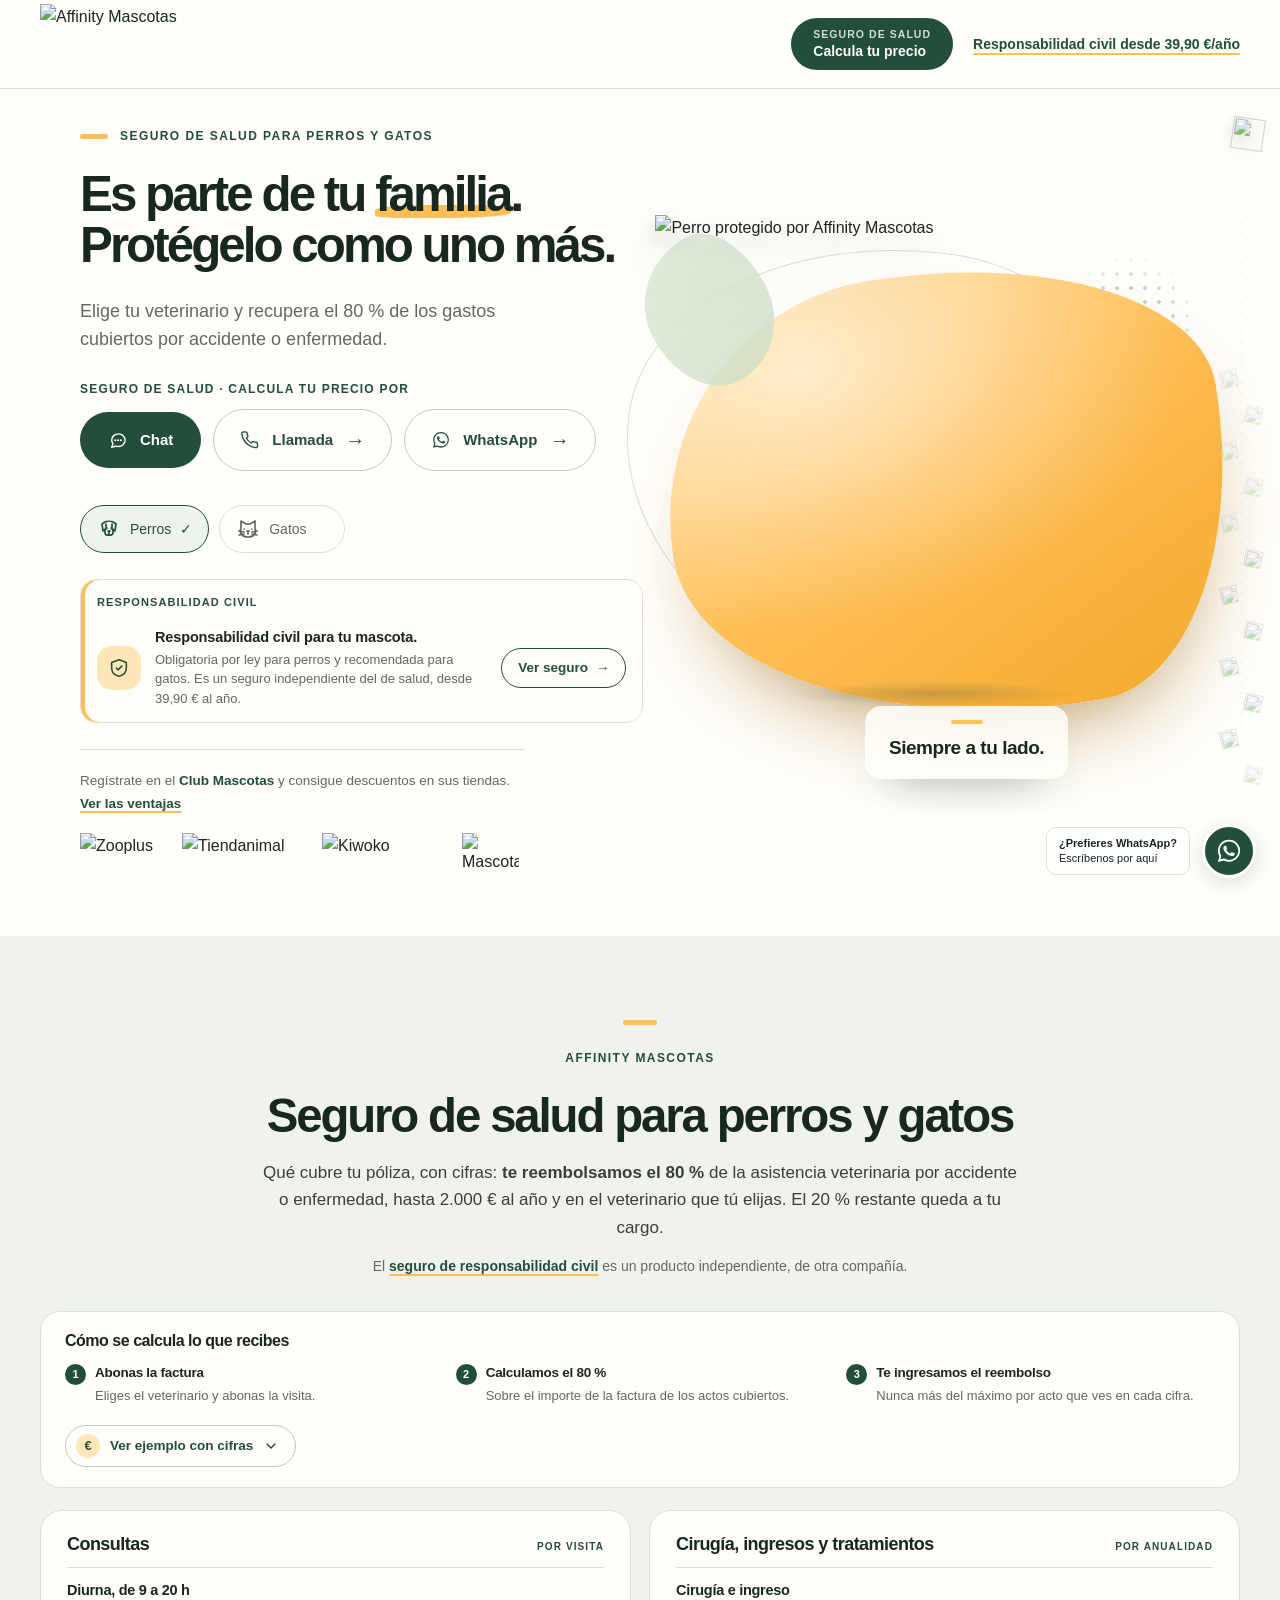
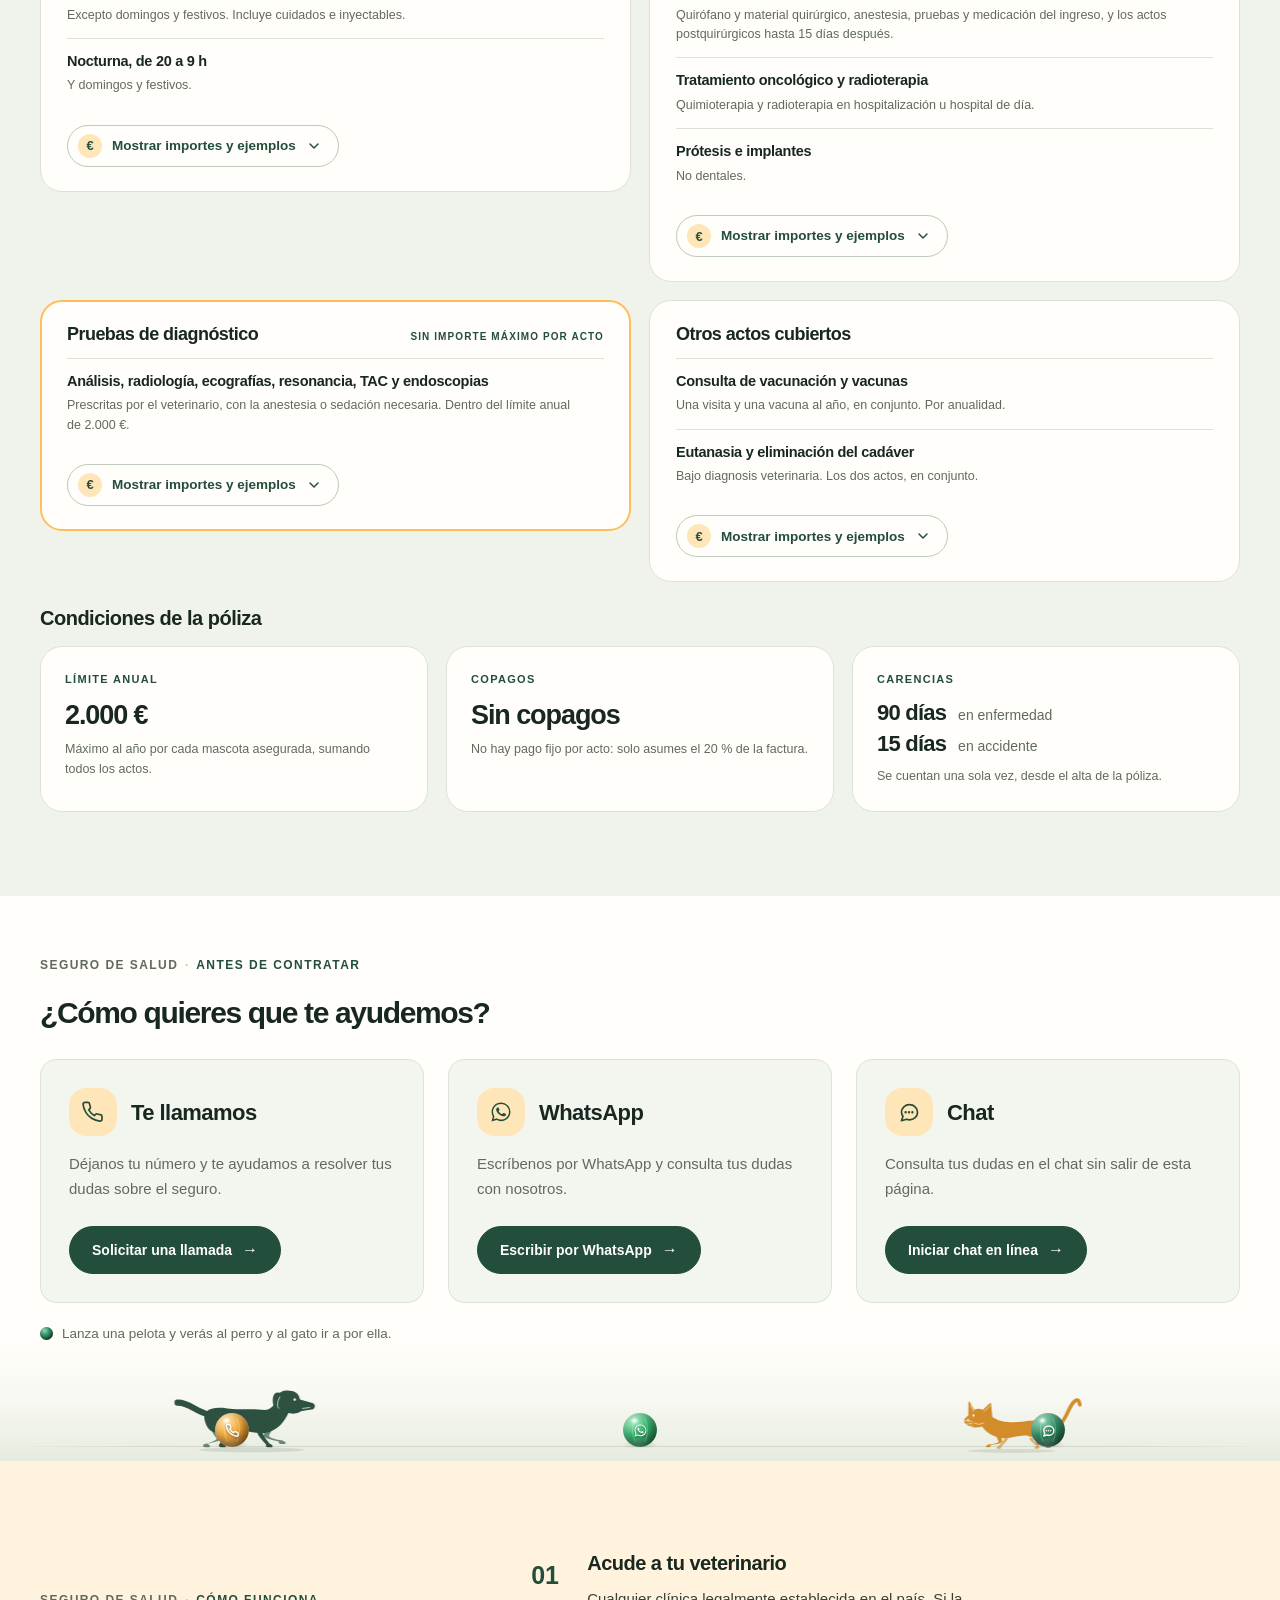
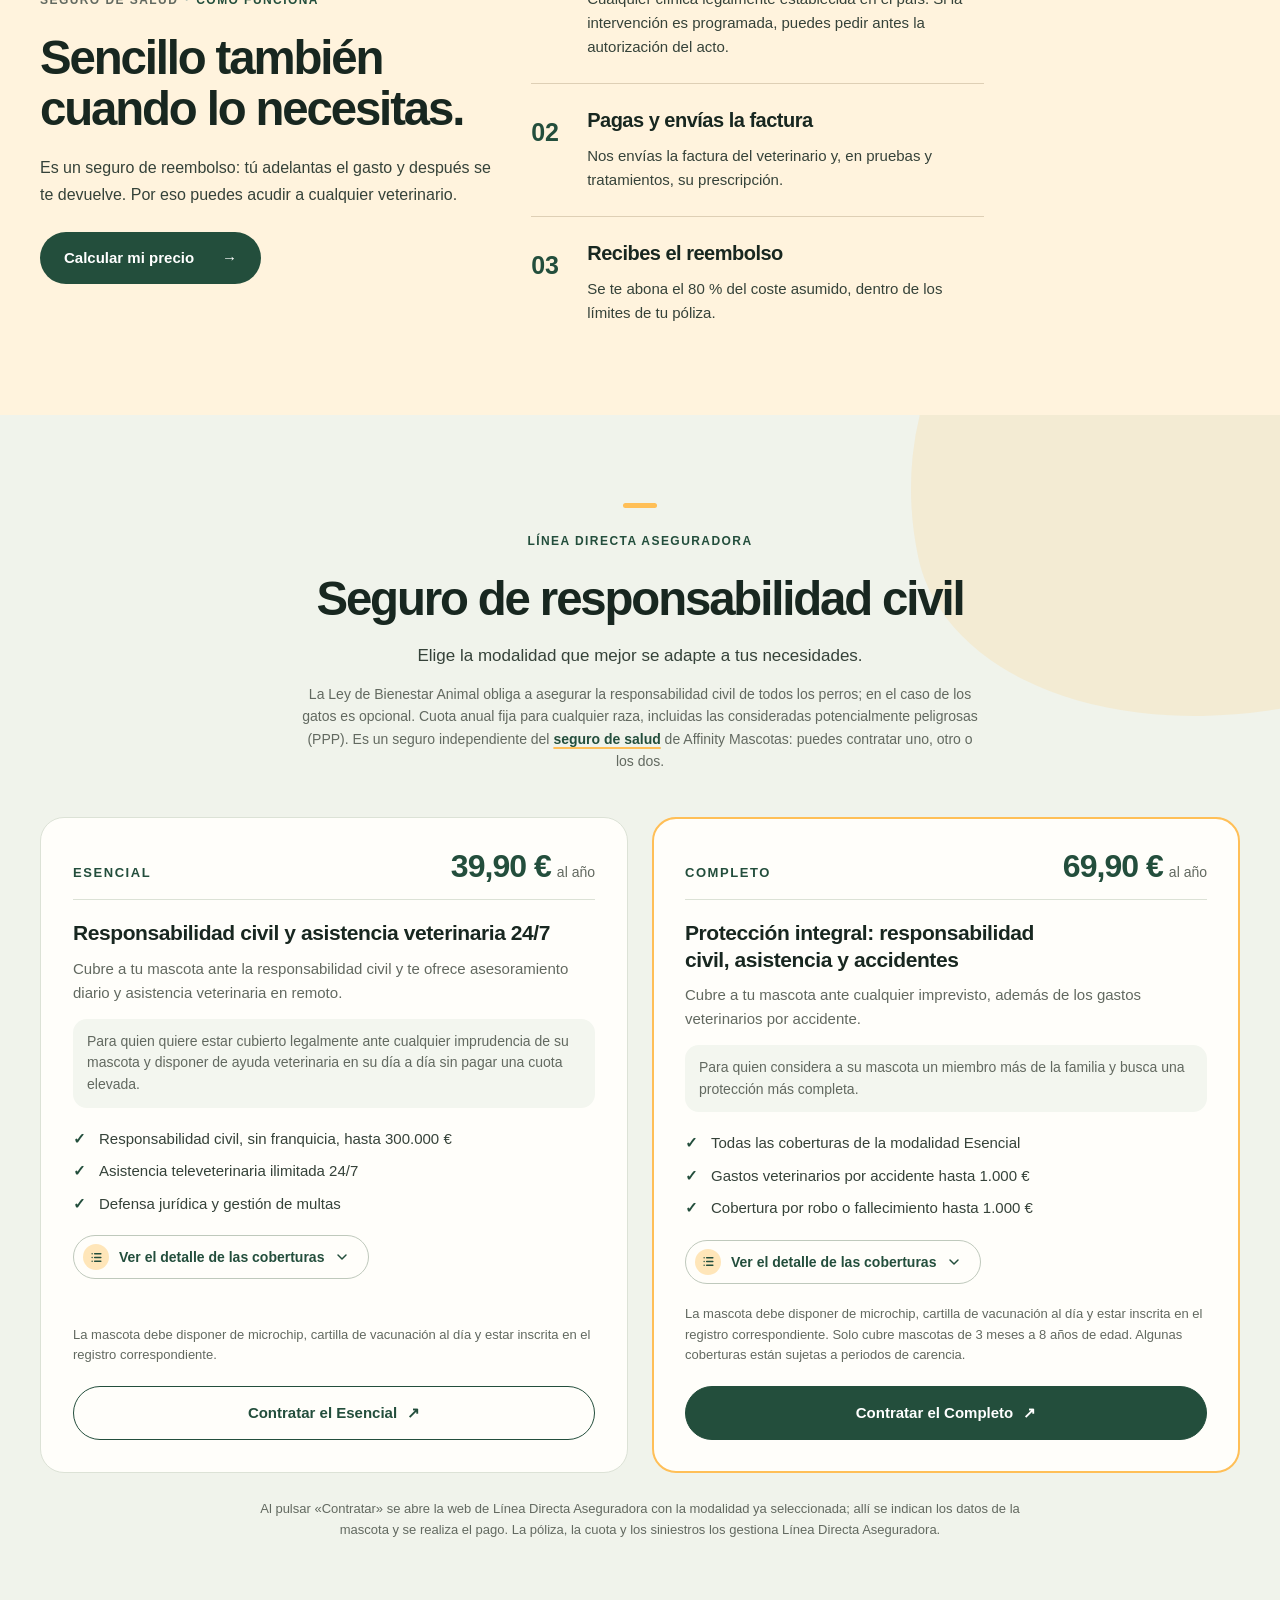
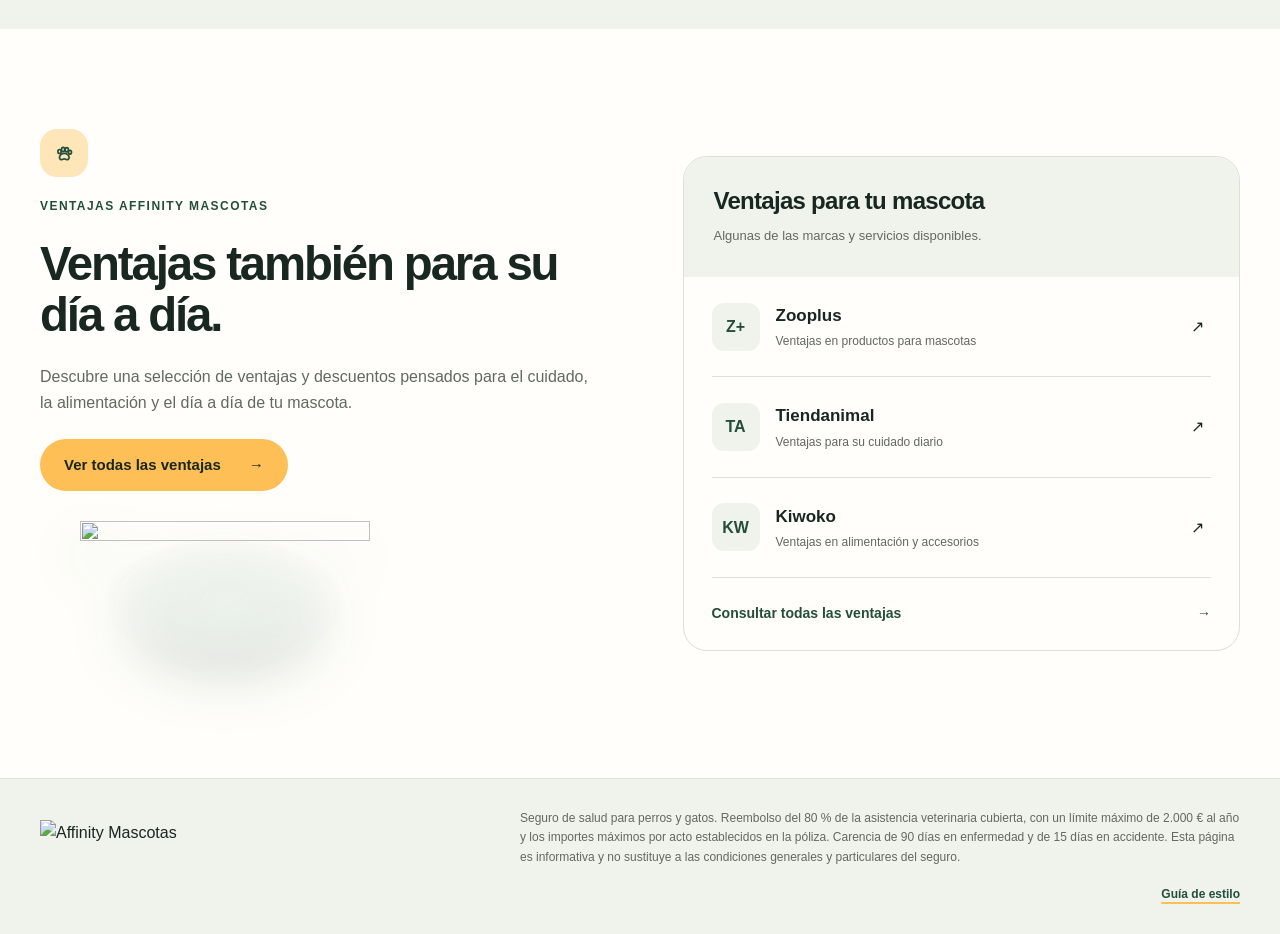
==== commit cc5e619c: "Point the benefits links to the new club domain Co-Authored-By: Claude Opus 5 <noreply@anthropic.com" ====
--- a/index.html
+++ b/index.html
@@ -453,7 +453,7 @@
         la alimentación y el día a día de tu mascota.
       </p>
 
-      <a class="discount-main-cta" href="https://club.clubbeneficia.es/Cashbackbb?cat=compras@mascotas" target="_blank" rel="noopener">
+      <a class="discount-main-cta" href="https://mascotas.club-affinity.es/Cashbackbb?cat=compras@mascotas" target="_blank" rel="noopener">
         Ver todas las ventajas <span>→</span>
       </a>
 <img class="discounts-illustration" src="https://www.affinitysoluciones.com/wp-content/uploads/2026/09/perro-gato.png" alt="" loading="lazy" decoding="async" width="1496" height="912">
@@ -467,21 +467,21 @@
 
       <div class="offers benefits-offers">
         <div class="offer-list">
-          <a class="offer" href="https://club.clubbeneficia.es/Cashbackbb?cat=compras@mascotas" target="_blank" rel="noopener noreferrer" aria-label="Consultar Zooplus en el catálogo de ventajas (nueva pestaña)">
+          <a class="offer" href="https://mascotas.club-affinity.es/Cashbackbb?cat=compras@mascotas" target="_blank" rel="noopener noreferrer" aria-label="Consultar Zooplus en el catálogo de ventajas (nueva pestaña)">
             <div class="offer-logo" aria-hidden="true">Z+</div>
             <div><strong>Zooplus</strong><span>Ventajas en productos para mascotas</span></div>
           <span aria-hidden="true">↗</span></a>
-          <a class="offer" href="https://club.clubbeneficia.es/Cashbackbb?cat=compras@mascotas" target="_blank" rel="noopener noreferrer" aria-label="Consultar Tiendanimal en el catálogo de ventajas (nueva pestaña)">
+          <a class="offer" href="https://mascotas.club-affinity.es/Cashbackbb?cat=compras@mascotas" target="_blank" rel="noopener noreferrer" aria-label="Consultar Tiendanimal en el catálogo de ventajas (nueva pestaña)">
             <div class="offer-logo" aria-hidden="true">TA</div>
             <div><strong>Tiendanimal</strong><span>Ventajas para su cuidado diario</span></div>
           <span aria-hidden="true">↗</span></a>
-          <a class="offer" href="https://club.clubbeneficia.es/Cashbackbb?cat=compras@mascotas" target="_blank" rel="noopener noreferrer" aria-label="Consultar Kiwoko en el catálogo de ventajas (nueva pestaña)">
+          <a class="offer" href="https://mascotas.club-affinity.es/Cashbackbb?cat=compras@mascotas" target="_blank" rel="noopener noreferrer" aria-label="Consultar Kiwoko en el catálogo de ventajas (nueva pestaña)">
             <div class="offer-logo" aria-hidden="true">KW</div>
             <div><strong>Kiwoko</strong><span>Ventajas en alimentación y accesorios</span></div>
           <span aria-hidden="true">↗</span></a>
         </div>
 
-        <a class="benefits-link" href="https://club.clubbeneficia.es/Cashbackbb?cat=compras@mascotas" target="_blank" rel="noopener">
+        <a class="benefits-link" href="https://mascotas.club-affinity.es/Cashbackbb?cat=compras@mascotas" target="_blank" rel="noopener">
           Consultar todas las ventajas <span>→</span>
         </a>
       </div>
